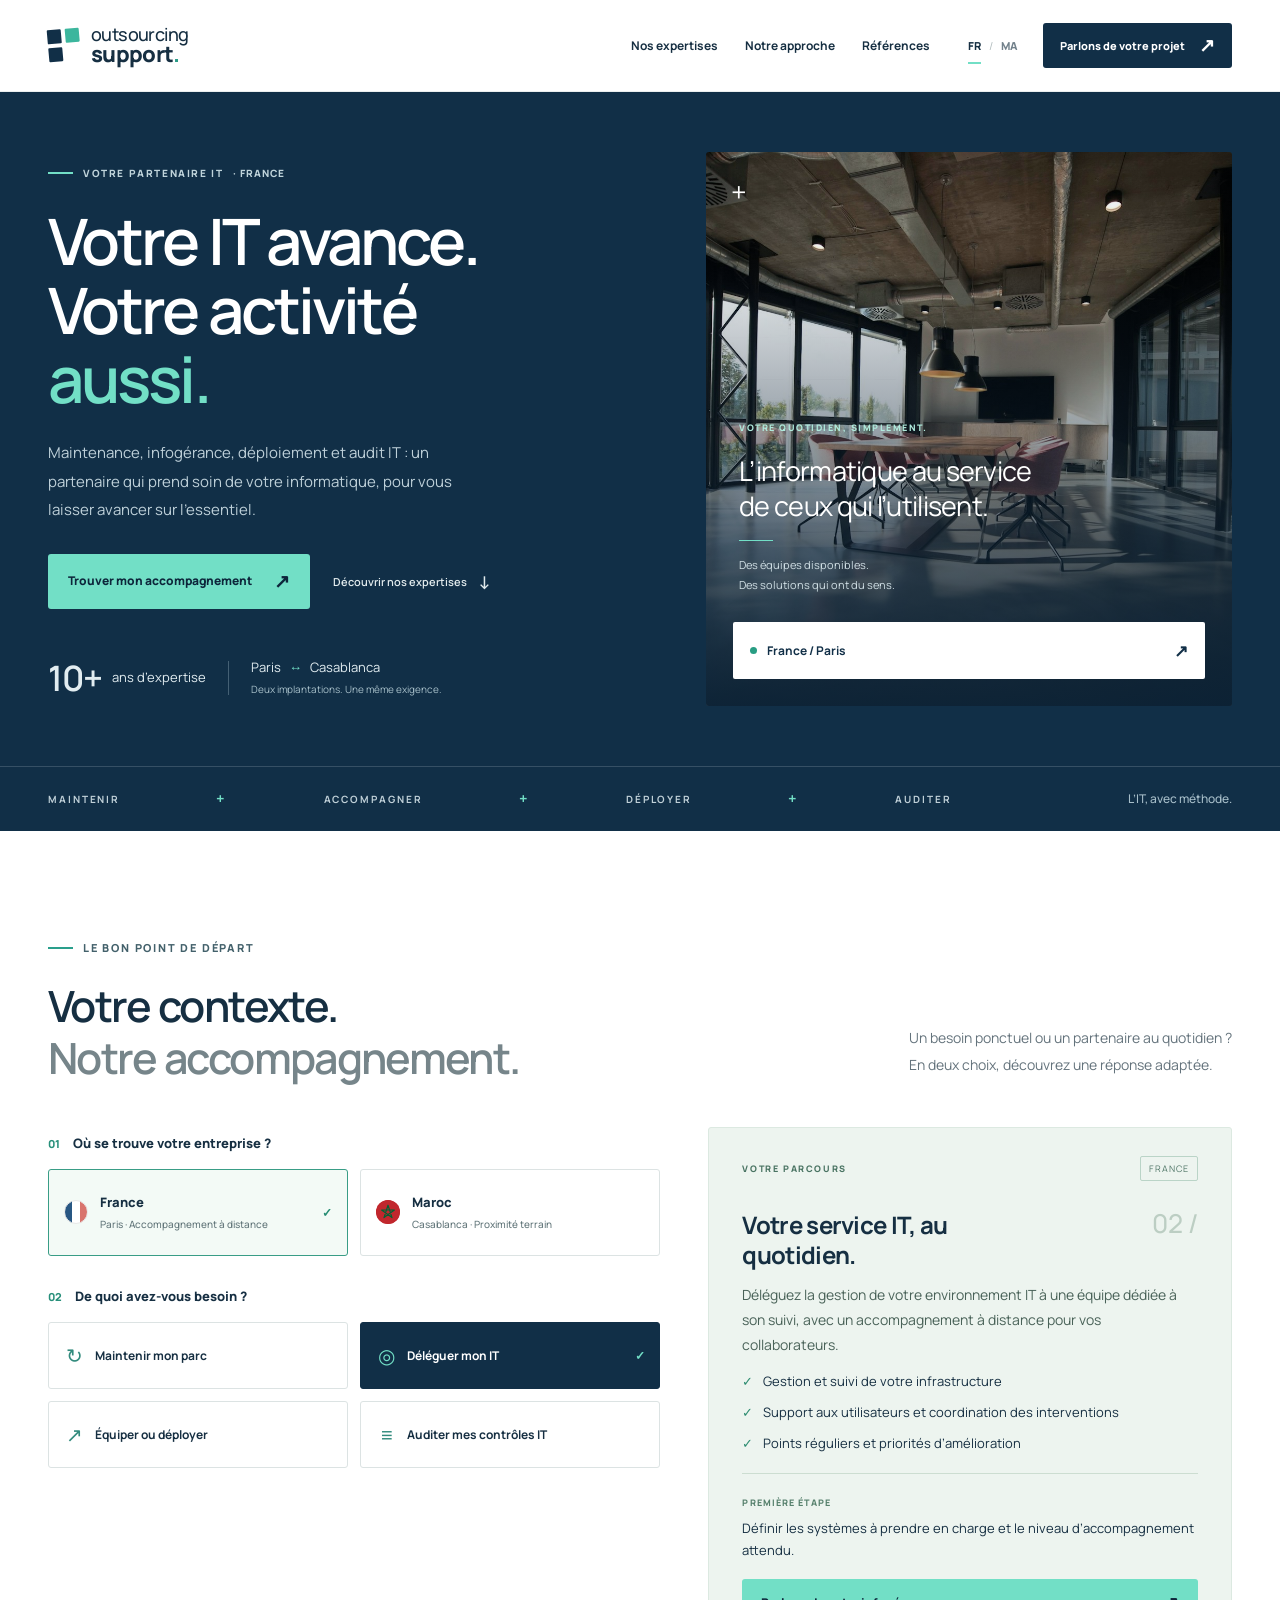
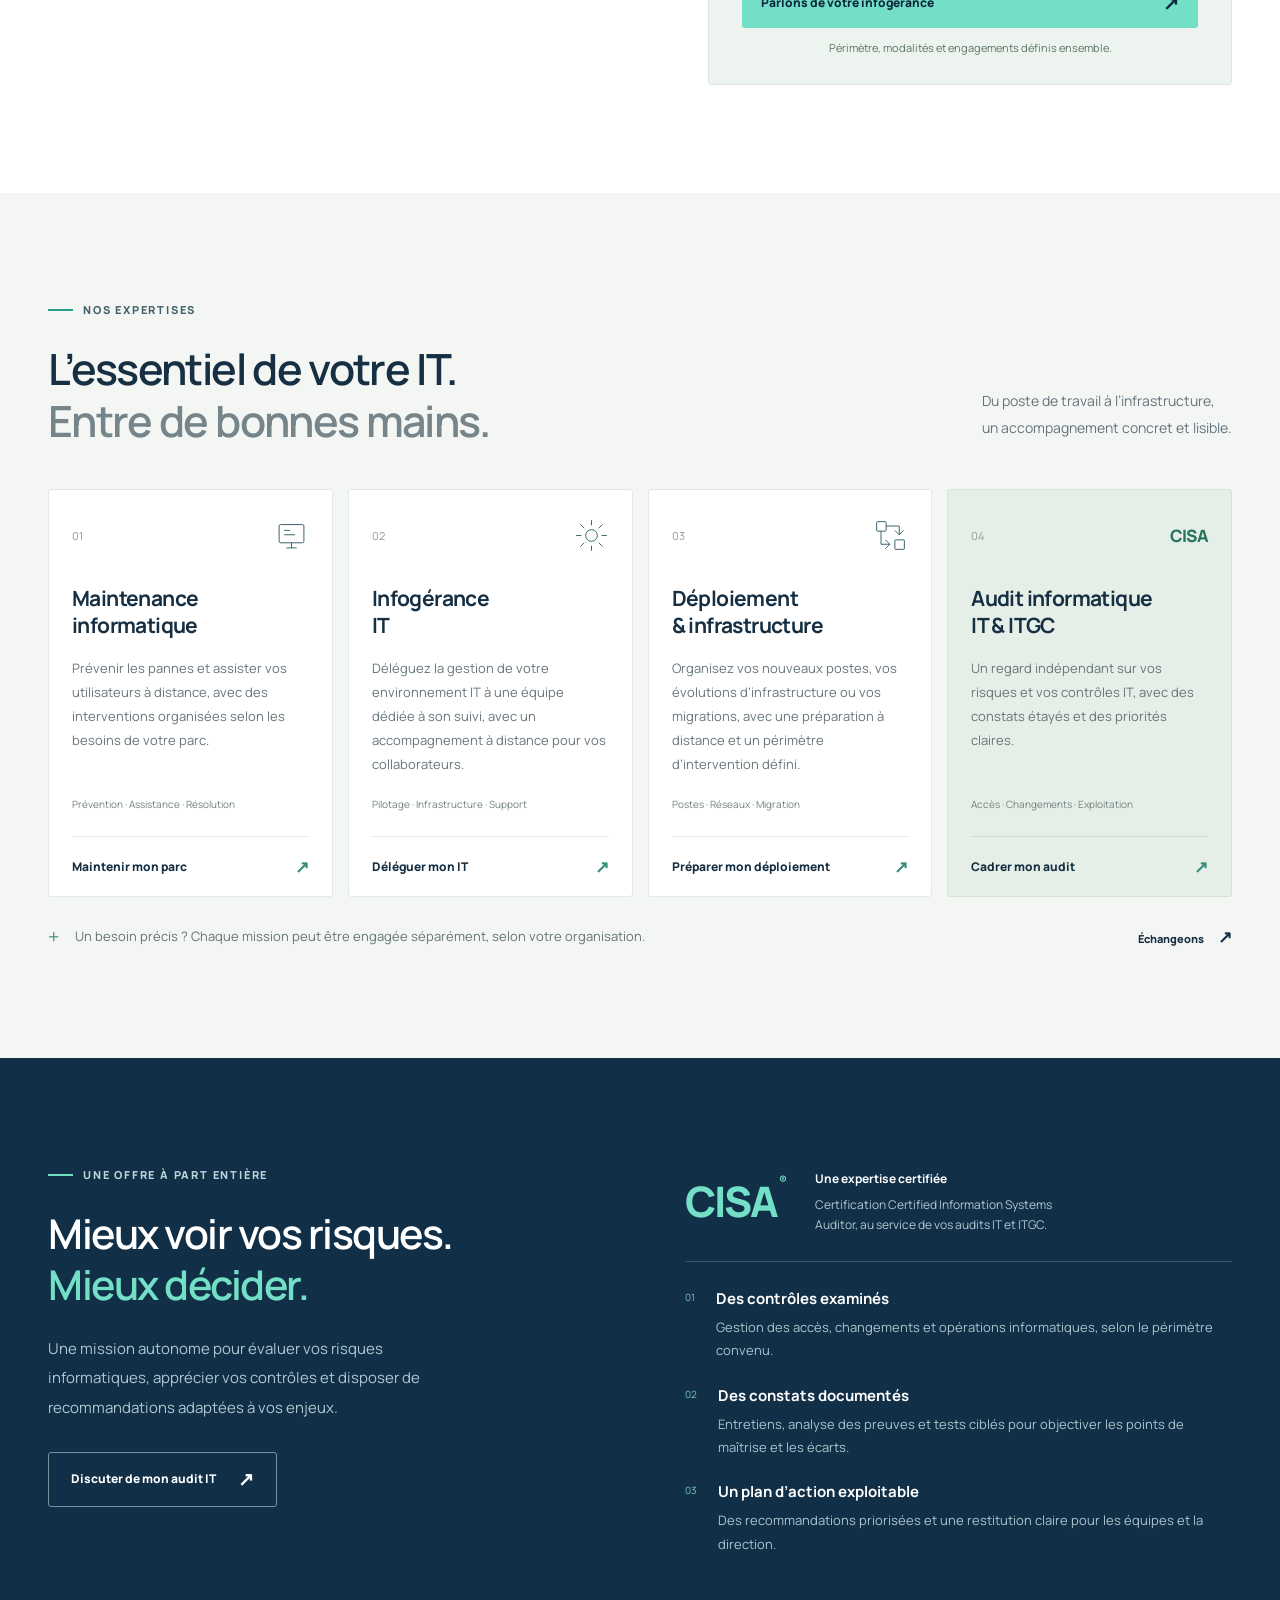
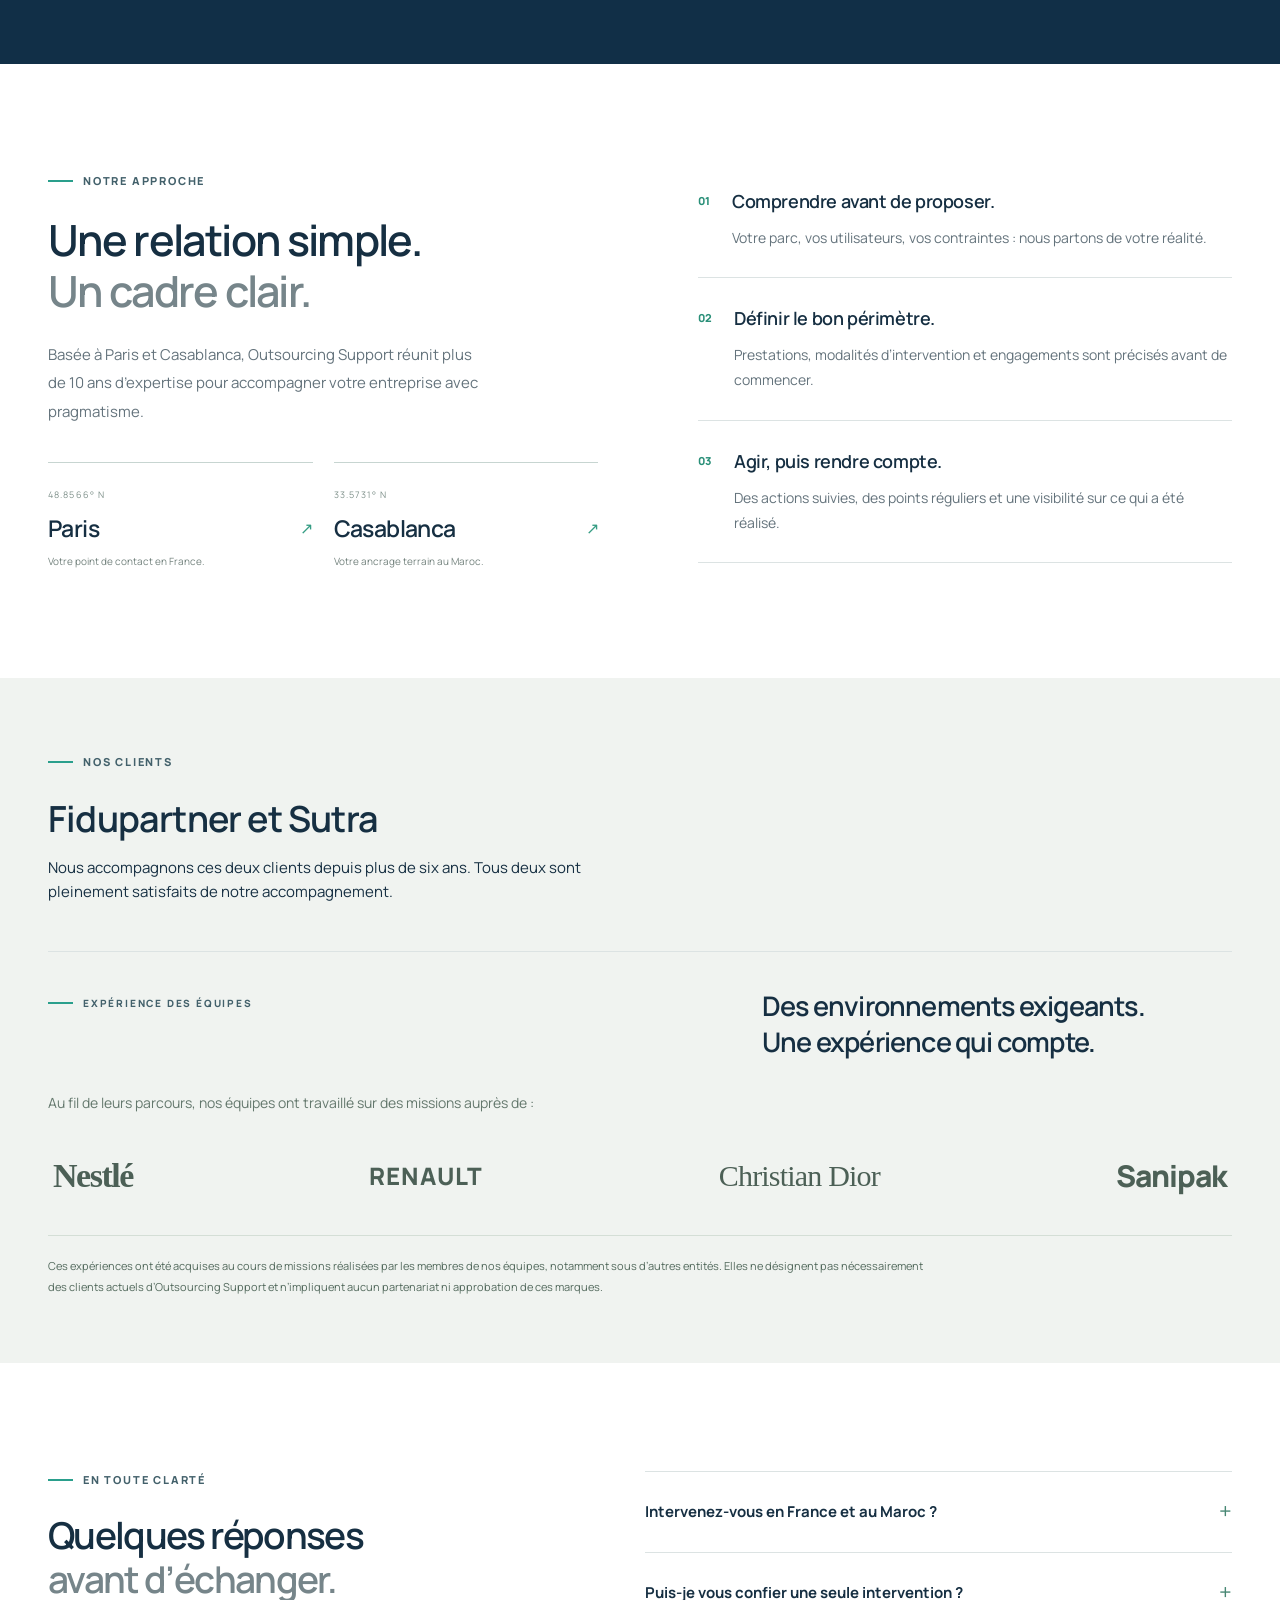
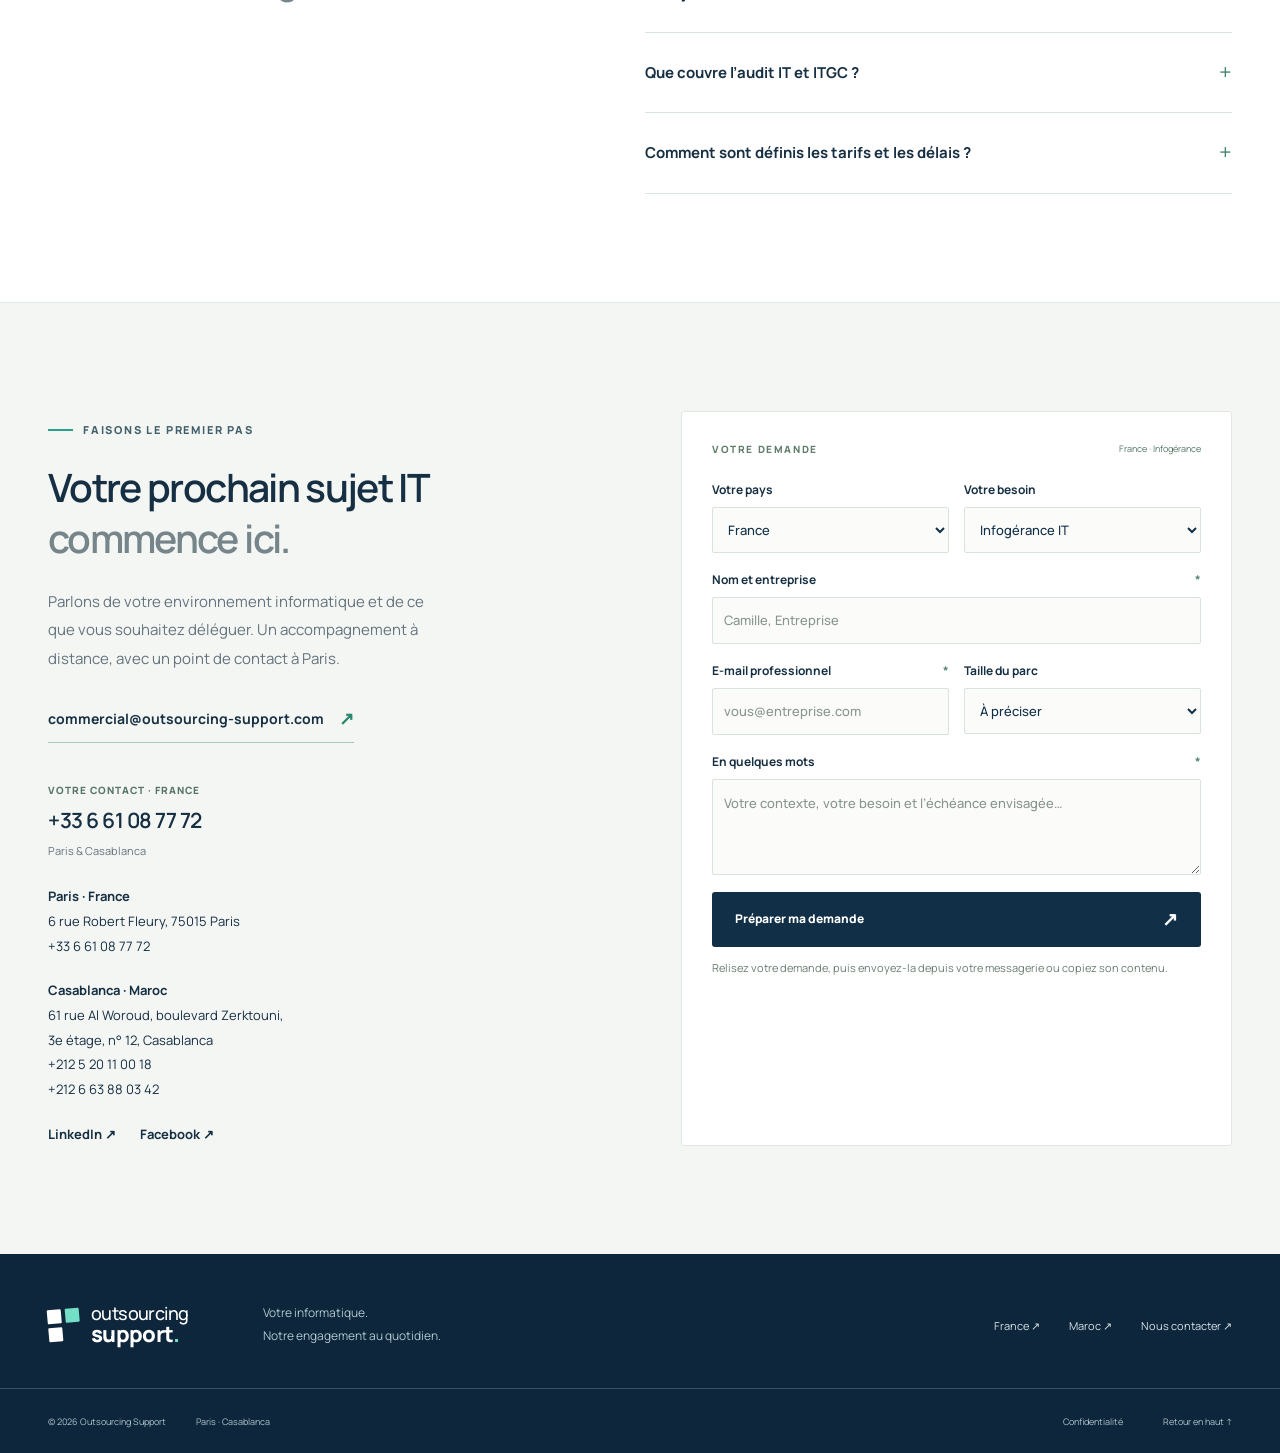
==== france/index.html @ 3f968869 "Site vitrine Outsourcing Support - version du 4 novembre 2026 Co-Authored-By: Claude Fable 5.1 <nore" ====
<!doctype html>
<html lang="fr">
<head>
  <meta charset="utf-8">
  <meta name="viewport" content="width=device-width, initial-scale=1">
  <meta name="theme-color" content="#112f47">
  <meta name="robots" content="noindex, nofollow">
  <title>Outsourcing Support France — Maintenance, infogérance & audit IT</title>
  <meta name="description" content="Maintenance, infogérance, déploiement IT et audit IT & ITGC. Plus de 10 ans d’expertise, une présence à Paris et Casablanca et un accompagnement adapté à vos besoins.">
  <link rel="icon" type="image/svg+xml" href="/assets/favicon.svg">
  <link rel="stylesheet" href="/assets/style.css">
  <script src="/assets/app.js" defer></script>
</head>
<body>
<a class="skip-link" href="#main">Aller au contenu</a>
<header class="header">
  <div class="container header-inner">
    <a class="brand" href="/" aria-label="Outsourcing Support, accueil"><span class="brand-mark" aria-hidden="true"><i></i><i></i><i></i></span><span>outsourcing<strong>support<span class="brand-dot">.</span></strong></span></a>
    <nav class="desktop-nav" aria-label="Navigation principale"><a href="#expertises">Nos expertises</a><a href="#approche">Notre approche</a><a href="#references">Références</a></nav>
    <div class="header-actions"><div class="country-switch" aria-label="Votre pays"><a href="/france/" data-country="fr">FR</a><span aria-hidden="true">/</span><a href="/maroc/" data-country="ma">MA</a></div><a class="button button-dark header-cta" href="#contact">Parlons de votre projet <span aria-hidden="true">↗</span></a><button class="menu-toggle" aria-label="Ouvrir le menu" aria-expanded="false" aria-controls="mobile-menu"><span></span><span></span></button></div>
  </div>
  <nav class="mobile-nav" id="mobile-menu" aria-label="Navigation mobile" hidden><a href="#expertises">Nos expertises</a><a href="#parcours">Trouver mon accompagnement</a><a href="#approche">Notre approche</a><a href="#references">Références</a><a href="#contact">Parlons de votre projet ↗</a></nav>
</header>
<main id="main">
  <section class="hero" aria-labelledby="hero-title">
    <div class="container hero-grid">
      <div class="hero-copy">
        <div class="eyebrow light"><span class="little-line"></span> VOTRE PARTENAIRE IT <span class="hero-location" data-text="countryUpper">· FRANCE</span></div>
        <h1 id="hero-title">Votre IT avance.<br>Votre activité<br><em>aussi.</em></h1>
        <p class="hero-description" data-text="heroDescription">Maintenance, infogérance, déploiement et audit IT : un partenaire qui prend soin de votre informatique, pour vous laisser avancer sur l’essentiel.</p>
        <div class="hero-buttons"><a class="button button-mint" href="#parcours">Trouver mon accompagnement <span aria-hidden="true">↗</span></a><a class="text-link light-link" href="#expertises">Découvrir nos expertises <span aria-hidden="true">↓</span></a></div>
        <div class="hero-proof"><span><strong>10+</strong> ans d’expertise</span><span class="proof-separator"></span><span>Paris <span class="mint">↔</span> Casablanca<br><small>Deux implantations. Une même exigence.</small></span></div>
      </div>
      <div class="hero-visual">
        <img src="/assets/office.jpg" alt="Espace de travail lumineux, ouvert sur l’extérieur" width="1600" height="1067" fetchpriority="high">
        <div class="visual-shade"></div><span class="visual-corner" aria-hidden="true">+</span>
        <div class="photo-note"><span class="small-label">VOTRE QUOTIDIEN, SIMPLEMENT.</span><p>L’informatique au service<br>de ceux qui l’utilisent.</p><span class="photo-note-line"></span><div>Des équipes disponibles.<br>Des solutions qui ont du sens.</div></div>
        <div class="location-card"><span class="location-dot"></span><span data-text="visualOffice">France / Paris</span><span class="location-card-arrow" aria-hidden="true">↗</span></div>
      </div>
    </div>
    <div class="hero-bottom"><div class="container"><span>MAINTENIR</span><span class="bottom-cross">+</span><span>ACCOMPAGNER</span><span class="bottom-cross">+</span><span>DÉPLOYER</span><span class="bottom-cross">+</span><span>AUDITER</span><span class="hero-bottom-last">L’IT, avec méthode.</span></div></div>
  </section>

  <section class="routing section" id="parcours" aria-labelledby="routing-title">
    <div class="container">
      <div class="section-intro routing-intro"><div><div class="eyebrow"><span class="little-line"></span> LE BON POINT DE DÉPART</div><h2 id="routing-title">Votre contexte.<br><span class="muted-title">Notre accompagnement.</span></h2></div><p>Un besoin ponctuel ou un partenaire au quotidien ?<br>En deux choix, découvrez une réponse adaptée.</p></div>
      <div class="route-builder">
        <div class="route-choices">
          <fieldset class="country-fieldset"><legend><span class="step-number">01</span> Où se trouve votre entreprise ?</legend><div class="country-options"><button type="button" data-country="fr" aria-pressed="true"><span class="country-symbol france-symbol" aria-hidden="true"></span><span>France<small>Paris · Accompagnement à distance</small></span><span class="option-check" aria-hidden="true">✓</span></button><button type="button" data-country="ma" aria-pressed="false"><span class="country-symbol morocco-symbol" aria-hidden="true"><svg viewBox="0 0 30 30" width="24" height="24" aria-hidden="true"><circle cx="15" cy="15" r="15" fill="#c1272d"/><path d="M15 6.5 20 22 7 12.5H23L10 22Z" fill="none" stroke="#006233" stroke-width="1.5" stroke-linejoin="round"/></svg></span><span>Maroc<small>Casablanca · Proximité terrain</small></span><span class="option-check" aria-hidden="true">✓</span></button></div></fieldset>
          <fieldset><legend><span class="step-number">02</span> De quoi avez-vous besoin ?</legend><div class="need-options"><button type="button" data-need="maintenance" aria-pressed="false"><span class="need-icon" aria-hidden="true">↻</span> Maintenir mon parc<span class="option-check" aria-hidden="true">✓</span></button><button type="button" data-need="infogerance" aria-pressed="true"><span class="need-icon" aria-hidden="true">◎</span> Déléguer mon IT<span class="option-check" aria-hidden="true">✓</span></button><button type="button" data-need="deploiement" aria-pressed="false"><span class="need-icon" aria-hidden="true">↗</span> Équiper ou déployer<span class="option-check" aria-hidden="true">✓</span></button><button type="button" data-need="audit" aria-pressed="false"><span class="need-icon" aria-hidden="true">≡</span> Auditer mes contrôles IT<span class="option-check" aria-hidden="true">✓</span></button></div></fieldset>
        </div>
        <div class="route-result" role="region" aria-label="Votre accompagnement recommandé" aria-live="polite" aria-atomic="true"><div class="result-top"><span class="small-label">VOTRE PARCOURS</span><span class="result-country" id="result-country">FRANCE</span></div><span class="result-index" aria-hidden="true">02 /</span><h3 id="result-title">Votre service IT, au quotidien.</h3><p id="result-description"></p><ul class="check-list" id="result-list"></ul><div class="result-next"><span>PREMIÈRE ÉTAPE</span><p id="result-next"></p></div><a class="button button-mint result-cta" href="#contact" id="result-cta">Parlons de votre infogérance <span aria-hidden="true">↗</span></a><p class="result-footnote" id="result-footnote">Un périmètre et des engagements définis ensemble.</p></div>
      </div>
    </div>
  </section>

  <section class="services section" id="expertises" aria-labelledby="services-title">
    <div class="container">
      <div class="section-intro"><div><div class="eyebrow"><span class="little-line"></span> NOS EXPERTISES</div><h2 id="services-title">L’essentiel de votre IT.<br><span class="muted-title">Entre de bonnes mains.</span></h2></div><p>Du poste de travail à l’infrastructure,<br>un accompagnement concret et lisible.</p></div>
      <div class="service-grid">
        <article class="service-card"><div class="service-top"><span class="service-no">01</span><svg viewBox="0 0 48 48" aria-hidden="true"><rect x="7" y="9" width="34" height="25" rx="2"/><path d="M17 41h14M24 34v7M14 17h8M14 23h15"/></svg></div><h3>Maintenance <br>informatique</h3><p data-service="maintenance">Des équipements suivis, des incidents traités et des utilisateurs accompagnés à distance.</p><div class="service-tags">Prévention · Assistance · Résolution</div><button class="service-link" data-select-need="maintenance">Maintenir mon parc <span aria-hidden="true">↗</span></button></article>
        <article class="service-card"><div class="service-top"><span class="service-no">02</span><svg viewBox="0 0 48 48" aria-hidden="true"><circle cx="24" cy="24" r="8"/><path d="M24 3v7M24 38v7M3 24h7M38 24h7M9 9l5 5M34 34l5 5M9 39l5-5M34 14l5-5"/></svg></div><h3>Infogérance <br>IT</h3><p data-service="infogerance">La gestion de votre environnement informatique, avec un suivi régulier et un interlocuteur identifié.</p><div class="service-tags">Pilotage · Infrastructure · Support</div><button class="service-link" data-select-need="infogerance">Déléguer mon IT <span aria-hidden="true">↗</span></button></article>
        <article class="service-card"><div class="service-top"><span class="service-no">03</span><svg viewBox="0 0 48 48" aria-hidden="true"><rect x="5" y="5" width="13" height="13" rx="1"/><rect x="30" y="30" width="13" height="13" rx="1"/><path d="M18 11h18v12M30 17l6 6 6-6M11 18v18h12M17 30l6 6-6 6"/></svg></div><h3>Déploiement <br>& infrastructure</h3><p data-service="deploiement">Préparer vos postes, faire évoluer votre réseau et organiser vos changements sans improvisation.</p><div class="service-tags">Postes · Réseaux · Migration</div><button class="service-link" data-select-need="deploiement">Préparer mon déploiement <span aria-hidden="true">↗</span></button></article>
        <article class="service-card audit-card"><div class="service-top"><span class="service-no">04</span><span class="cisa-mini">CISA</span></div><h3>Audit informatique <br>IT & ITGC</h3><p>Un regard indépendant sur vos risques et vos contrôles IT, avec des constats étayés et des priorités claires.</p><div class="service-tags">Accès · Changements · Exploitation</div><button class="service-link" data-select-need="audit">Cadrer mon audit <span aria-hidden="true">↗</span></button></article>
      </div>
      <div class="service-note"><span class="note-plus" aria-hidden="true">+</span><p>Un besoin précis ? Chaque mission peut être engagée séparément, selon votre organisation.</p><a href="#contact">Échangeons <span aria-hidden="true">↗</span></a></div>
    </div>
  </section>

  <section class="audit-section section" aria-labelledby="audit-title"><div class="container audit-grid"><div class="audit-left"><div class="eyebrow light"><span class="little-line"></span> UNE OFFRE À PART ENTIÈRE</div><h2 id="audit-title">Mieux voir vos risques.<br><em>Mieux décider.</em></h2><p>Une mission autonome pour évaluer vos risques informatiques, apprécier vos contrôles et disposer de recommandations adaptées à vos enjeux.</p><button class="button button-outline" data-select-need="audit">Discuter de mon audit IT <span aria-hidden="true">↗</span></button></div><div class="audit-right"><div class="cisa-block"><span class="cisa-large">CISA<span>®</span></span><div><strong>Une expertise certifiée</strong><p>Certification Certified Information Systems Auditor, au service de vos audits IT et ITGC.</p></div></div><div class="audit-row"><span>01</span><div><h3>Des contrôles examinés</h3><p>Gestion des accès, changements et opérations informatiques, selon le périmètre convenu.</p></div></div><div class="audit-row"><span>02</span><div><h3>Des constats documentés</h3><p>Entretiens, analyse des preuves et tests ciblés pour objectiver les points de maîtrise et les écarts.</p></div></div><div class="audit-row"><span>03</span><div><h3>Un plan d’action exploitable</h3><p>Des recommandations priorisées et une restitution claire pour les équipes et la direction.</p></div></div></div></div></section>

  <section class="approach section" id="approche" aria-labelledby="approach-title"><div class="container approach-grid"><div class="approach-left"><div class="eyebrow"><span class="little-line"></span> NOTRE APPROCHE</div><h2 id="approach-title">Une relation simple.<br><span class="muted-title">Un cadre clair.</span></h2><p>Basée à Paris et Casablanca, Outsourcing Support réunit plus de 10 ans d’expertise pour accompagner votre entreprise avec pragmatisme.</p><div class="two-cities"><div><span class="city-coordinate">48.8566° N</span><strong>Paris<span>↗</span></strong><p>Votre point de contact en France.</p></div><div><span class="city-coordinate">33.5731° N</span><strong>Casablanca<span>↗</span></strong><p>Votre ancrage terrain au Maroc.</p></div></div></div><ol class="approach-steps"><li><span>01</span><div><h3>Comprendre avant de proposer.</h3><p>Votre parc, vos utilisateurs, vos contraintes : nous partons de votre réalité.</p></div></li><li><span>02</span><div><h3>Définir le bon périmètre.</h3><p>Prestations, modalités d’intervention et engagements sont précisés avant de commencer.</p></div></li><li><span>03</span><div><h3>Agir, puis rendre compte.</h3><p>Des actions suivies, des points réguliers et une visibilité sur ce qui a été réalisé.</p></div></li></ol></div></section>

  <section class="references" id="references" aria-labelledby="references-title"><div class="container"><div class="direct-clients"><div class="eyebrow"><span class="little-line"></span> NOS CLIENTS</div><h2>Fidupartner et Sutra</h2><p>Nous accompagnons ces deux clients depuis plus de six ans. Tous deux sont pleinement satisfaits de notre accompagnement.</p></div><div class="references-heading"><div class="eyebrow"><span class="little-line"></span> EXPÉRIENCE DES ÉQUIPES</div><h2 id="references-title">Des environnements exigeants.<br>Une expérience qui compte.</h2></div><p class="references-description">Au fil de leurs parcours, nos équipes ont travaillé sur des missions auprès de :</p><div class="reference-names" aria-label="Nestlé, Renault, Christian Dior, Sanipak"><span class="reference-nestle">Nestlé</span><span class="reference-renault">RENAULT</span><span class="reference-dior">Christian Dior</span><span class="reference-sanipak">Sanipak</span></div><p class="reference-disclaimer">Ces expériences ont été acquises au cours de missions réalisées par les membres de nos équipes, notamment sous d’autres entités. Elles ne désignent pas nécessairement des clients actuels d’Outsourcing Support et n’impliquent aucun partenariat ni approbation de ces marques.</p></div></section>

  <section class="faq section" aria-labelledby="faq-title"><div class="container faq-grid"><div><div class="eyebrow"><span class="little-line"></span> EN TOUTE CLARTÉ</div><h2 id="faq-title">Quelques réponses<br><span class="muted-title">avant d’échanger.</span></h2></div><div class="faq-list"><details><summary>Intervenez-vous en France et au Maroc ?<span aria-hidden="true">+</span></summary><p>Oui. Nos implantations à Paris et Casablanca nous permettent d’accompagner les entreprises des deux pays. En France, l’accompagnement à distance est au cœur de notre fonctionnement. Au Maroc, les interventions à distance et sur site sont organisées selon votre localisation et le périmètre convenu.</p></details><details><summary>Puis-je vous confier une seule intervention ?<span aria-hidden="true">+</span></summary><p>Oui. Maintenance ponctuelle, déploiement ou audit informatique peuvent faire l’objet d’une mission dédiée. L’infogérance répond à un besoin d’accompagnement régulier. Nous précisons ensemble le format adapté.</p></details><details><summary>Que couvre l’audit IT et ITGC ?<span aria-hidden="true">+</span></summary><p>L’audit porte sur les risques et les contrôles informatiques du périmètre défini : gestion des accès, changements et exploitation notamment. Il comprend une collecte de preuves, des tests ciblés et une restitution avec recommandations. L’expertise CISA soutient cette démarche.</p></details><details><summary>Comment sont définis les tarifs et les délais ?<span aria-hidden="true">+</span></summary><p>Nous cadrons d’abord le nombre de postes ou de sites, les systèmes concernés, les modalités d’intervention et vos échéances. Vous recevez ensuite une proposition adaptée, avec un périmètre et des engagements explicites.</p></details></div></div></section>

  <section class="contact section" id="contact" aria-labelledby="contact-title"><div class="container contact-grid"><div class="contact-copy"><div class="eyebrow"><span class="little-line"></span> FAISONS LE PREMIER PAS</div><h2 id="contact-title">Votre prochain sujet IT<br><span class="muted-title">commence ici.</span></h2><p id="contact-context">Parlons de votre environnement informatique en France et de ce que vous souhaitez déléguer.</p><a class="contact-email" href="mailto:commercial@outsourcing-support.com">commercial@outsourcing-support.com <span aria-hidden="true">↗</span></a><div class="contact-local"><span class="contact-office" data-text="contactOffice">Votre contact · France</span><a id="contact-phone" href="tel:+33661087772">+33 6 61 08 77 72</a><span>Paris & Casablanca</span></div><div class="office-details"><p><strong>Paris · France</strong><br>6 rue Robert Fleury, 75015 Paris<br><a href="tel:+33661087772">+33 6 61 08 77 72</a></p><p><strong>Casablanca · Maroc</strong><br>61 rue Al Woroud, boulevard Zerktouni,<br>3e étage, n° 12, Casablanca<br><a href="tel:+212520110018">+212 5 20 11 00 18</a><br><a href="tel:+212663880342">+212 6 63 88 03 42</a></p><nav aria-label="Réseaux sociaux" class="social-links"><a href="https://ma.linkedin.com/company/outsourcingsupport" target="_blank" rel="noopener noreferrer">LinkedIn ↗</a><a href="https://www.facebook.com/outsourcing.itsupport/" target="_blank" rel="noopener noreferrer">Facebook ↗</a></nav></div></div><form id="contact-form" class="contact-form"><div class="form-heading"><span class="small-label">VOTRE DEMANDE</span><span id="form-context-badge">France · Infogérance</span></div><div class="form-row"><label>Votre pays<select name="country" id="form-country"><option value="fr">France</option><option value="ma">Maroc</option></select></label><label>Votre besoin<select name="need" id="form-need"><option value="maintenance">Maintenance informatique</option><option value="infogerance" selected>Infogérance IT</option><option value="deploiement">Déploiement IT</option><option value="audit">Audit IT & ITGC</option></select></label></div><label>Nom et entreprise <span aria-hidden="true">*</span><input name="name" autocomplete="organization" placeholder="Camille, Entreprise" required maxlength="140"></label><div class="form-row"><label>E-mail professionnel <span aria-hidden="true">*</span><input name="email" type="email" autocomplete="email" placeholder="vous@entreprise.com" required maxlength="180"></label><label>Taille du parc<select name="size"><option value="À préciser">À préciser</option><option>1 à 10 postes</option><option>11 à 50 postes</option><option>51 à 200 postes</option><option>Plus de 200 postes</option></select></label></div><label>En quelques mots <span aria-hidden="true">*</span><textarea name="message" placeholder="Votre contexte, votre besoin et l’échéance envisagée…" required rows="3" maxlength="3000"></textarea></label><button class="button button-dark form-submit" type="submit">Préparer ma demande <span aria-hidden="true">↗</span></button><p class="form-note">Relisez votre demande, puis envoyez-la depuis votre messagerie ou copiez son contenu.</p><div class="form-status" id="form-status" role="status" hidden><p>Votre demande est prête. Relisez-la ci-dessous, puis adressez-la à <strong>commercial@outsourcing-support.com</strong>.</p><a class="email-open" id="open-email" href="mailto:commercial@outsourcing-support.com" target="_blank" rel="noopener">Ouvrir ma messagerie ↗</a><button class="copy-button" id="copy-request" type="button">Copier ma demande</button><textarea id="request-fallback" aria-label="Votre demande à copier" readonly hidden></textarea></div></form></div></section>
</main>
<footer class="footer"><div class="container footer-top"><a class="brand footer-brand" href="/" aria-label="Outsourcing Support, accueil"><span class="brand-mark" aria-hidden="true"><i></i><i></i><i></i></span><span>outsourcing<strong>support<span class="brand-dot">.</span></strong></span></a><p>Votre informatique.<br>Notre engagement au quotidien.</p><div class="footer-links"><a data-country="fr" href="/france/">France ↗</a><a data-country="ma" href="/maroc/">Maroc ↗</a><a href="#contact">Nous contacter ↗</a></div></div><div class="container footer-bottom"><span>© 2026 Outsourcing Support</span><span>Paris · Casablanca</span><button id="privacy-open">Confidentialité</button><a href="#main">Retour en haut ↑</a></div></footer>
<dialog id="privacy-dialog"><button class="dialog-close" aria-label="Fermer">×</button><div class="eyebrow">CONFIDENTIALITÉ</div><h2>Vos informations<br>restent entre vos mains.</h2><p>Ce site ne dépose pas de cookies publicitaires et n’intègre pas de mesure d’audience. Les choix de pays et de service restent dans l’URL ; les champs de la demande ne sont pas enregistrés par ce formulaire.</p><p>Le bouton « Préparer ma demande » compose votre message localement. Le lien « Ouvrir ma messagerie » le transmet à votre application de messagerie. Les informations sont envoyées à Outsourcing Support uniquement si vous confirmez l’envoi depuis cette application.</p><p>Pour toute question concernant vos données : <a href="mailto:commercial@outsourcing-support.com">commercial@outsourcing-support.com</a>.</p></dialog>
</body>
</html>
---- assets/style.css ----
@font-face{font-family:Manrope;src:url('/assets/manrope-regular.ttf') format('truetype');font-style:normal;font-weight:400;font-display:swap}
@font-face{font-family:Manrope;src:url('/assets/manrope-medium.ttf') format('truetype');font-style:normal;font-weight:500;font-display:swap}
@font-face{font-family:Manrope;src:url('/assets/manrope-semibold.ttf') format('truetype');font-style:normal;font-weight:600;font-display:swap}
@font-face{font-family:Manrope;src:url('/assets/manrope-bold.ttf') format('truetype');font-style:normal;font-weight:700;font-display:swap}
@font-face{font-family:Manrope;src:url('/assets/manrope-extrabold.ttf') format('truetype');font-style:normal;font-weight:800;font-display:swap}
:root{--navy:#112f47;--navy-deep:#0d263b;--mint:#72dfc6;--mint-soft:#e6f6ef;--ink:#162f42;--muted:#64737c;--line:#dce3e3;--paper:#f4f6f4;--white:#fff;--font:Manrope,Arial,sans-serif}
*{box-sizing:border-box}html{scroll-behavior:smooth;scroll-padding-top:98px}body{margin:0;font-family:var(--font);color:var(--ink);background:#fff;-webkit-font-smoothing:antialiased}button,input,textarea,select{font:inherit}button,a,input,select,textarea{-webkit-tap-highlight-color:transparent}a{color:inherit;text-decoration:none}button{cursor:pointer}button:disabled{cursor:default}img{display:block;max-width:100%}button{color:inherit}button,a{touch-action:manipulation}button:focus-visible,a:focus-visible,input:focus-visible,textarea:focus-visible,select:focus-visible,summary:focus-visible{outline:3px solid #249e87;outline-offset:4px}::selection{background:var(--mint);color:var(--navy)}[hidden]{display:none!important}.container{max-width:1320px;margin:auto;padding-left:48px;padding-right:48px}.section{padding-top:108px;padding-bottom:108px}.skip-link{position:fixed;left:20px;top:-80px;z-index:100;background:var(--mint);padding:14px}.skip-link:focus{top:12px}.eyebrow{display:flex;align-items:center;gap:10px;font-size:11px;letter-spacing:1.8px;font-weight:800;margin-bottom:24px;color:#43616b;line-height:1.6}.little-line{display:inline-block;width:25px;height:2px;background:#2a9f8c;flex-shrink:0}.eyebrow.light{color:#c0d4db}.light .little-line{background:var(--mint)}.small-label{font-size:11px;letter-spacing:1.6px;font-weight:800}h1,h2,h3,p{margin-top:0}h2{font-size:43px;line-height:1.2;letter-spacing:-1.65px;font-weight:600;margin-bottom:0}h3{font-weight:650}.muted-title{color:#76858a}em{font-style:normal}.button{display:inline-flex;align-items:center;justify-content:space-between;gap:22px;border:1px solid transparent;border-radius:3px;padding:17px 22px;min-height:54px;font-size:13px;font-weight:750;line-height:1.4;transition:background .2s,transform .2s}.button>span{font-size:19px;line-height:1}.button:hover{transform:translateY(-2px)}.button-dark{background:var(--navy);color:#fff}.button-dark:hover{background:#23485f}.button-mint{background:var(--mint);color:var(--navy-deep)}.button-mint:hover{background:#a0ead8}.button-outline{background:transparent;color:#fff;border-color:#78929d}.button-outline:hover{background:#ffffff12;border-color:var(--mint)}.text-link{font-size:13px;font-weight:600;display:inline-flex;align-items:center;gap:15px}.text-link span{font-size:18px}.light-link{color:#e2ebed}.text-link:hover{color:var(--mint)}
.header{height:92px;background:#fff;position:sticky;top:0;z-index:30;border-bottom:1px solid #ebeeee}.header-inner{height:100%;display:flex;align-items:center;justify-content:space-between;gap:24px}.brand{display:inline-flex;align-items:center;gap:11px;font-size:18px;line-height:1.05;letter-spacing:-.6px;font-weight:500;flex-shrink:0}.brand strong{display:block;font-size:22px;font-weight:800;letter-spacing:-.7px}.brand-dot{color:#299b87}.brand-mark{position:relative;width:32px;height:32px;transform:rotate(-5deg);display:block}.brand-mark i{position:absolute;display:block;width:14px;height:14px;background:var(--navy);border-radius:1px}.brand-mark i:nth-child(1){top:0;left:0}.brand-mark i:nth-child(2){top:0;right:0;background:#3cb69d}.brand-mark i:nth-child(3){bottom:0;left:0}.desktop-nav{display:flex;align-items:center;gap:27px;margin-left:auto;margin-right:14px;font-size:12px;font-weight:700}.desktop-nav a{white-space:nowrap}.desktop-nav a:hover{color:#258c77}.header-actions{display:flex;align-items:center;gap:25px}.country-switch{display:flex;gap:8px;font-size:11px;font-weight:800;align-items:center}.country-switch a{padding:9px 0;color:#72818b}.country-switch a[aria-current="page"]{color:var(--ink);box-shadow:0 2px var(--mint)}.country-switch>span{color:#b1bcbe;font-weight:400}.header-cta{font-size:11px;padding:12px 16px;min-height:43px;gap:14px}.menu-toggle{display:none;border:0;background:transparent;width:44px;height:44px;padding:10px}.menu-toggle span{display:block;height:2px;width:22px;background:var(--navy);margin:5px 0}.mobile-nav{position:absolute;top:91px;left:0;right:0;padding:18px 24px 28px;background:#fff;box-shadow:0 12px 18px #102c4710}.mobile-nav a{display:block;font-size:16px;padding:13px 0;border-bottom:1px solid var(--line)}
.hero{background:var(--navy);color:#fff;overflow:hidden}.hero-grid{display:grid;grid-template-columns:1.13fr 1fr;gap:64px;padding-top:60px;padding-bottom:60px;align-items:stretch}.hero-copy{padding:13px 0 0}.hero .eyebrow{font-size:10px;letter-spacing:1.6px;margin-bottom:25px}.hero-location{letter-spacing:1px}.hero h1{font-size:64px;line-height:1.08;font-weight:600;letter-spacing:-2.9px;margin-bottom:26px}.hero h1 em{color:var(--mint)}.hero-description{font-size:14px;line-height:1.9;color:#bed0d9;max-width:440px;margin-bottom:29px}.hero-buttons{display:flex;align-items:center;gap:23px;flex-wrap:wrap}.hero-buttons .button{font-size:12px;padding:17px 19px}.hero-buttons .text-link{font-size:11px;gap:11px}.hero-proof{margin-top:41px;display:flex;gap:22px;align-items:center;font-size:13px;line-height:1.6;color:#e2edf1}.hero-proof>span:first-child{display:flex;gap:10px;align-items:center}.hero-proof strong{font-size:35px;font-weight:600;letter-spacing:-1px}.proof-separator{width:1px;height:34px;background:#446074}.hero-proof small{font-size:10px;color:#a6bec8}.hero-proof .mint{color:var(--mint);margin:0 5px}.hero-visual{position:relative;min-height:523px;overflow:hidden;border-radius:3px}.hero-visual>img{width:100%;height:100%;position:absolute;object-fit:cover;object-position:51% 50%}.visual-shade{position:absolute;inset:0;background:linear-gradient(180deg,#0d243510 18%,#0a2135b3 75%,#0a2135ed 100%)}.visual-corner{position:absolute;top:21px;left:25px;font-size:27px;font-weight:300;color:#fff}.photo-note{position:absolute;bottom:111px;left:33px;right:25px}.photo-note .small-label{font-size:9px;letter-spacing:1.5px;color:#b0ebdd}.photo-note>p{font-size:27px;line-height:1.3;letter-spacing:-.7px;margin:17px 0}.photo-note>div{font-size:11px;color:#d0dfe5;line-height:1.8}.photo-note-line{height:1px;width:34px;background:#72dfc6;display:block;margin-bottom:14px}.location-card{position:absolute;bottom:27px;left:27px;right:27px;display:flex;align-items:center;gap:10px;padding:17px 17px;background:#fff;color:var(--navy);font-size:12px;font-weight:700;border-radius:2px}.location-dot{width:7px;height:7px;border-radius:50%;background:#289d83}.location-card-arrow{margin-left:auto;font-size:17px}.hero-bottom{border-top:1px solid #365065}.hero-bottom>.container{display:flex;align-items:center;justify-content:space-between;gap:25px;min-height:64px;font-size:10px;font-weight:650;letter-spacing:1.9px;color:#c0d0d8}.bottom-cross{color:var(--mint);font-size:15px}.hero-bottom-last{font-size:12px!important;letter-spacing:0!important;color:#a7bec9;margin-left:80px;font-weight:500!important}
.section-intro{display:flex;justify-content:space-between;align-items:flex-end;gap:40px;margin-bottom:43px}.section-intro>p{font-size:13px;line-height:1.9;color:var(--muted);margin-bottom:5px}.routing{background:#fff}.route-builder{display:grid;grid-template-columns:1.17fr 1fr;gap:48px;align-items:stretch}.route-choices{padding:7px 0 8px}fieldset{border:0;padding:0;margin:0}fieldset+fieldset{margin-top:31px}legend{padding:0;margin-bottom:17px;font-size:13px;font-weight:750}.step-number{font-size:11px;color:#278f7a;margin-right:10px}.country-options{display:grid;grid-template-columns:1fr 1fr;gap:12px}.country-options button{display:flex;align-items:center;gap:12px;text-align:left;background:#fff;border:1px solid var(--line);padding:19px 15px;border-radius:3px;font-size:13px;font-weight:750;min-height:87px}.country-options button:hover,.need-options button:hover{border-color:#63bca6}.country-options button[aria-pressed="true"]{border-color:#399d86;background:#f3faf6}.country-options small{display:block;font-size:9px;line-height:1.5;font-weight:500;margin-top:6px;color:#63777b}.country-symbol{display:inline-flex;align-items:center;justify-content:center;width:24px;height:24px;flex-shrink:0;overflow:hidden}.france-symbol{background:linear-gradient(to right,#285783 33.33%,#fff 33.33%,#fff 66.66%,#d9746d 66.66%);border-radius:50%;border:1px solid #e8e8e8}.morocco-symbol{border-radius:50%;background:#b94d4b;color:#fff;font-size:20px}.option-check{font-size:12px;color:#258c73;margin-left:auto;visibility:hidden;flex-shrink:0}button[aria-pressed="true"] .option-check{visibility:visible}.need-options{display:grid;grid-template-columns:1fr 1fr;gap:12px}.need-options button{display:flex;align-items:center;gap:9px;padding:19px 14px;border:1px solid var(--line);text-align:left;font-size:11px;font-weight:650;background:#fff;border-radius:3px;min-height:65px}.need-options button[aria-pressed="true"]{background:var(--navy);color:#fff;border-color:var(--navy)}.need-options button[aria-pressed="true"] .option-check{color:var(--mint)}.need-icon{font-size:20px;color:#328b7d;font-weight:500;width:23px;text-align:center;flex-shrink:0}.need-options button[aria-pressed="true"] .need-icon{color:var(--mint)}.route-result{padding:28px 33px;background:#edf4ef;border:1px solid #dce9e1;border-radius:3px;position:relative;min-height:414px;display:flex;flex-direction:column}.result-top{display:flex;justify-content:space-between;align-items:center;margin-bottom:29px}.result-top>.small-label{font-size:9px;color:#497362}.result-country{font-size:9px;letter-spacing:1px;color:#527869;border:1px solid #bad4c7;padding:5px 8px;border-radius:2px}.result-index{position:absolute;right:33px;top:77px;font-size:26px;color:#bccec3;font-weight:500}.route-result h3{font-size:24px;letter-spacing:-.7px;line-height:1.25;margin-bottom:12px;padding-right:35px;max-width:340px}.route-result>p{font-size:12px;line-height:1.8;color:#496258;margin-bottom:14px}.check-list{list-style:none;padding:0;margin:0 0 19px;display:grid;gap:10px;font-size:11px;line-height:1.6}.check-list li{position:relative;padding-left:21px}.check-list li:before{content:'✓';position:absolute;left:0;color:#2c8c70;font-size:13px}.result-next{border-top:1px solid #ccddd1;padding-top:15px;margin-top:auto;margin-bottom:18px}.result-next>span{font-size:9px;font-weight:750;letter-spacing:1.1px;color:#57816d}.result-next>p{font-size:11px;line-height:1.7;margin:6px 0 0}.result-cta{width:100%;font-size:12px;min-height:48px;padding:14px 18px}.route-result .result-footnote{font-size:9px;text-align:center;margin:11px 0 0;color:#5a7267;line-height:1.6}
.services{background:var(--paper)}.service-grid{display:grid;grid-template-columns:repeat(4,1fr);gap:15px}.service-card{background:white;padding:26px 23px 0;display:flex;flex-direction:column;min-height:357px;border:1px solid #e3e9e5;border-radius:3px;transition:transform .2s,border-color .2s}.service-card:hover{transform:translateY(-4px);border-color:#9ac8b8}.service-top{display:flex;justify-content:space-between;align-items:center;margin-bottom:30px;min-height:39px}.service-no{font-size:11px;color:#8e9a9d}.service-top svg{width:35px;height:35px;stroke:#315f63;stroke-width:1.3;fill:none}.service-card h3{font-size:21px;letter-spacing:-.6px;line-height:1.3;margin-bottom:16px}.service-card>p{font-size:11px;line-height:1.85;color:#66757b;margin-bottom:19px}.service-tags{font-size:9px;color:#72827f;line-height:1.8;margin-top:auto;margin-bottom:23px}.service-link{display:flex;align-items:center;justify-content:space-between;gap:10px;font-size:10px;font-weight:750;border:0;border-top:1px solid #e5ebe6;background:transparent;width:100%;padding:18px 0;text-align:left}.service-link>span{font-size:17px;color:#368d79}.service-link:hover{color:#23856e}.audit-card{background:#e5efe8;border-color:#d4e4d8}.cisa-mini{font-size:17px;font-weight:800;letter-spacing:-.7px;color:#27745f}.audit-card .service-link{border-color:#cbded0}.service-note{display:flex;align-items:center;gap:15px;font-size:11px;padding-top:26px}.service-note>p{margin:0;color:#64776f;line-height:1.7}.service-note>a{margin-left:auto;white-space:nowrap;font-size:11px;font-weight:800}.service-note>a span{margin-left:12px;font-size:17px}.note-plus{font-size:20px;color:#46957f}
.audit-section{background:var(--navy);color:#fff}.audit-grid{display:grid;grid-template-columns:1fr 1fr;gap:90px}.audit-left h2{font-size:41px;line-height:1.25;letter-spacing:-1.5px;margin-bottom:24px}.audit-left h2 em{color:var(--mint)}.audit-left>p{font-size:13px;line-height:1.95;color:#b1c7d2;max-width:430px;margin-bottom:30px}.audit-left .button{font-size:12px}.cisa-block{display:flex;align-items:center;gap:28px;padding-bottom:25px;border-bottom:1px solid #3c5669;margin-bottom:4px}.cisa-large{font-size:42px;color:var(--mint);font-weight:750;letter-spacing:-2px;white-space:nowrap}.cisa-large>span{font-size:12px;vertical-align:top;letter-spacing:0;margin-left:2px}.cisa-block strong{font-size:12px;font-weight:700}.cisa-block p{font-size:10px;line-height:1.7;color:#b3c7d1;margin:7px 0 0;max-width:240px}.audit-row{display:flex;gap:21px;padding-top:22px}.audit-row>span{font-size:10px;color:#77c9b5;margin-top:2px}.audit-row h3{font-size:13px;margin-bottom:7px;font-weight:700}.audit-row p{font-size:11px;line-height:1.8;color:#adc4ce;margin-bottom:0}
.approach-grid{display:grid;grid-template-columns:1.03fr 1fr;gap:100px}.approach-left>p{font-size:13px;color:var(--muted);line-height:1.9;max-width:430px;margin-top:24px;margin-bottom:36px}.two-cities{display:grid;grid-template-columns:1fr 1fr;gap:21px}.two-cities>div{border-top:1px solid #c7d5d1;padding-top:18px}.city-coordinate{font-size:9px;letter-spacing:1.1px;color:#7e908a}.two-cities strong{display:flex;align-items:center;justify-content:space-between;font-size:23px;font-weight:550;letter-spacing:-.6px;margin-top:9px}.two-cities strong>span{font-size:16px;color:#369d84}.two-cities p{font-size:10px;color:#75847f;line-height:1.7;margin:9px 0 0}.approach-steps{list-style:none;padding:0;margin:16px 0 0}.approach-steps>li{display:flex;gap:22px;padding:27px 0;border-bottom:1px solid var(--line)}.approach-steps>li:first-child{padding-top:0}.approach-steps>li>span{font-size:11px;font-weight:750;color:#298f78;margin-top:5px}.approach-steps h3{font-size:18px;line-height:1.5;letter-spacing:-.4px;margin-bottom:10px;font-weight:600}.approach-steps p{font-size:12px;line-height:1.8;color:var(--muted);margin-bottom:0}
.references{background:#f0f3f0;padding:75px 0 65px}.references-heading{display:flex;justify-content:space-between;align-items:start;gap:30px}.references-heading .eyebrow{margin-top:7px;font-size:10px}.references h2{font-size:27px;letter-spacing:-.8px;line-height:1.35;max-width:470px;width:50%}.references-description{font-size:12px;color:#64786d;margin:33px 0 0}.reference-names{display:flex;align-items:center;justify-content:space-between;gap:30px;padding:43px 5px 39px;border-bottom:1px solid #d4ded6;color:#4c6056}.reference-nestle{font-family:Georgia,serif;font-size:34px;font-weight:bold;letter-spacing:-1.5px}.reference-renault{font-size:24px;font-weight:800;letter-spacing:1px}.reference-dior{font-family:Georgia,serif;font-size:30px;letter-spacing:-.8px}.reference-sanipak{font-size:30px;font-weight:750;letter-spacing:-1px}.reference-disclaimer{font-size:9px;color:#52695c;line-height:1.9;max-width:880px;margin:20px 0 0}
.faq-grid{display:grid;grid-template-columns:.95fr 1.1fr;gap:90px}.faq h2{font-size:37px}.faq-list{border-top:1px solid var(--line)}details{border-bottom:1px solid var(--line)}summary{font-size:13px;font-weight:700;line-height:1.7;list-style:none;cursor:pointer;display:flex;align-items:center;justify-content:space-between;gap:25px;padding:21px 0}summary::-webkit-details-marker{display:none}summary>span{font-size:22px;font-weight:400;color:#478773;transition:transform .2s}details[open] summary>span{transform:rotate(45deg)}details p{font-size:12px;line-height:1.85;color:var(--muted);margin:0 24px 23px 0}
.contact{background:var(--paper);border-top:1px solid #e3e9e3}.contact-grid{display:grid;grid-template-columns:1fr 1fr;gap:82px}.contact-copy{padding-top:10px}.contact h2{font-size:39px;line-height:1.3}.contact-copy>p{font-size:13px;line-height:1.9;color:var(--muted);max-width:400px;margin-top:24px;margin-bottom:33px}.contact-email{font-size:14px;font-weight:700;display:inline-flex;gap:15px;align-items:center;border-bottom:1px solid #a9c8ba;padding-bottom:12px}.contact-email>span{font-size:18px;color:#29896f}.contact-local{display:flex;flex-direction:column;align-items:flex-start;margin-top:40px;gap:9px}.contact-office{font-size:10px;font-weight:800;text-transform:uppercase;letter-spacing:1px;color:#567566}.contact-local>a{font-size:21px;letter-spacing:-.5px;font-weight:600}.contact-local>span:last-child{font-size:11px;color:var(--muted)}.contact-form{padding:30px;background:white;border:1px solid #e1e8e3;border-radius:3px}.form-heading{display:flex;justify-content:space-between;gap:20px;align-items:center;margin-bottom:24px}.form-heading .small-label{font-size:10px;color:#617d6c}.form-heading>span:last-child{font-size:9px;color:#527564;text-align:right}.contact-form label{display:flex;flex-direction:column;font-size:10px;font-weight:700;line-height:1.6;gap:8px;margin-bottom:17px;position:relative}.contact-form label>span{position:absolute;right:0;top:0;color:#548870}.form-row{display:grid;grid-template-columns:1fr 1fr;gap:15px}.contact-form input,.contact-form select,.contact-form textarea{width:100%;min-width:0;border:1px solid #d9e2dc;border-radius:2px;background:#fbfcfa;padding:12px 11px;font-size:11px;font-weight:500;color:var(--navy);min-height:42px}.contact-form textarea{resize:vertical;line-height:1.8}.contact-form input::placeholder,.contact-form textarea::placeholder{color:#87958d;font-size:11px}.contact-form select{padding-right:24px}.form-submit{width:100%;font-size:12px}.form-note{font-size:9px;line-height:1.8;color:#697e70;margin:11px 0 0}.form-status{padding:15px;background:#eaf5ed;margin-top:17px;border-radius:2px}.form-status p{font-size:11px;line-height:1.9;margin-bottom:12px;overflow-wrap:anywhere}.copy-button{border:0;border-bottom:1px solid #4e8e6d;background:transparent;font-size:11px;padding:5px 0;font-weight:700}.form-status textarea{margin-top:15px;font-size:11px;min-height:150px}
.footer{background:var(--navy-deep);color:white;padding:48px 0 0}.footer-top{display:flex;align-items:center;gap:75px;padding-bottom:40px}.footer-brand{color:#fff}.footer-brand .brand-dot{color:var(--mint)}.footer-brand .brand-mark i{background:#fff}.footer-brand .brand-mark i:nth-child(2){background:var(--mint)}.footer-top>p{font-size:12px;line-height:1.9;color:#b0c5ce;margin-bottom:0}.footer-links{display:flex;gap:29px;font-size:11px;margin-left:auto;color:#d6e3e8}.footer-links a:hover{color:var(--mint)}.footer-bottom{border-top:1px solid #365065;display:flex;align-items:center;gap:30px;min-height:65px;font-size:9px;color:#afc3cd}.footer-bottom>button{background:transparent;border:0;padding:10px 0;color:inherit;font-size:9px;margin-left:auto}.footer-bottom>a{margin-left:10px}dialog{border:0;border-radius:5px;padding:45px;max-width:580px;width:calc(100% - 32px);color:var(--navy);box-shadow:0 20px 80px #0b26333b}dialog::backdrop{background:#0a1f37bd}dialog h2{font-size:29px;margin-bottom:23px}dialog p{font-size:13px;line-height:1.9;color:#566e63}dialog a{overflow-wrap:anywhere;text-decoration:underline}.dialog-close{position:absolute;top:9px;right:11px;background:transparent;border:0;padding:8px;font-size:26px}
@media(min-width:1500px){.container{max-width:1440px;padding-left:60px;padding-right:60px}.hero h1{font-size:74px}.hero-grid{gap:80px;padding-top:68px;padding-bottom:68px}.hero-visual{min-height:570px}.hero-description{font-size:15px}.hero-proof{margin-top:45px}.hero-copy{padding-top:18px}}
@media(max-width:1100px){.container{padding-left:32px;padding-right:32px}.desktop-nav{gap:19px;margin-right:0}.header-actions{gap:20px}.header-cta{gap:10px}.brand{font-size:16px}.brand strong{font-size:20px}.hero-grid{gap:37px}.hero h1{font-size:57px}.hero-description{font-size:13px}.hero-buttons{gap:18px}.hero-buttons .button{font-size:11px}.hero-visual{min-height:520px}.hero-proof{gap:15px;font-size:11px}.hero-bottom-last{margin-left:25px}.section{padding:85px 0}.route-builder{gap:30px}.country-options button{padding:17px 12px;gap:9px}.country-options small{font-size:8px}.need-options button{font-size:10px;gap:6px;padding:16px 11px}.route-result{padding:25px}.result-index{right:25px}.route-result h3{font-size:22px}.service-card{padding:22px 18px 0}.service-card h3{font-size:19px}.service-card>p{font-size:11px}.service-tags{font-size:8px}.service-link{font-size:9px}.audit-grid,.approach-grid,.faq-grid,.contact-grid{gap:50px}.audit-left h2{font-size:36px}.cisa-block{gap:20px}.contact h2{font-size:34px}.footer-top{gap:45px}.footer-links{gap:20px}}
@media(max-width:900px){.header{height:78px}.desktop-nav{display:none}.header-actions{margin-left:auto}.menu-toggle{display:block}.mobile-nav{top:77px}.hero-grid{grid-template-columns:1.1fr 1fr;gap:25px;padding-top:45px;padding-bottom:45px}.hero h1{font-size:46px;letter-spacing:-2px}.hero .eyebrow{font-size:9px;gap:7px;letter-spacing:1px}.hero .little-line{width:15px}.hero-description{font-size:12px}.hero-buttons .text-link{font-size:10px}.hero-visual{min-height:495px}.hero-copy{padding-top:8px}.hero-proof{font-size:10px;gap:13px;margin-top:29px}.hero-proof strong{font-size:29px}.hero-proof small{font-size:8px}.photo-note{left:24px;bottom:105px}.photo-note>p{font-size:22px}.location-card{left:19px;right:19px;bottom:22px;padding:15px}.hero-bottom>.container{gap:17px;font-size:9px;letter-spacing:1px}.hero-bottom-last{font-size:10px!important;margin-left:0}.section{padding:73px 0}h2{font-size:35px;letter-spacing:-1.2px}.section-intro>p{font-size:12px}.route-builder{grid-template-columns:1fr 1fr;gap:26px}.country-options{grid-template-columns:1fr;gap:9px}.country-options button{min-height:63px;padding:12px 15px}.country-options small{font-size:9px}.need-options{grid-template-columns:1fr;gap:9px}.need-options button{min-height:47px;padding:11px 13px;font-size:11px}.route-result{min-height:100%;padding:28px}.result-top{margin-bottom:40px}.route-result h3{font-size:27px}.route-result>p{font-size:13px}.check-list{font-size:12px;gap:16px;margin-top:9px}.result-next{margin-top:25px;padding-top:20px}.result-next>p{font-size:12px}.result-cta{font-size:11px}.service-grid{grid-template-columns:1fr 1fr;gap:18px}.service-card{min-height:320px;padding:25px 24px 0}.service-card h3{font-size:23px}.service-card>p{font-size:12px}.service-tags{font-size:10px}.service-link{font-size:11px}.service-note>p{font-size:10px}.audit-grid{gap:37px}.audit-left h2{font-size:32px}.audit-left>p{font-size:12px}.cisa-block{gap:15px}.cisa-large{font-size:33px}.cisa-block p{font-size:9px}.audit-row p{font-size:10px}.approach-grid{gap:40px}.approach-steps h3{font-size:17px}.approach-steps p{font-size:11px}.approach-left>p{font-size:12px}.two-cities{gap:14px}.two-cities strong{font-size:22px}.two-cities p{font-size:9px}.references h2{font-size:24px}.reference-names{gap:20px}.reference-nestle{font-size:29px}.reference-renault{font-size:20px}.reference-dior{font-size:25px}.reference-sanipak{font-size:25px}.faq-grid{gap:40px}.faq h2{font-size:30px}.contact-grid{gap:35px}.contact h2{font-size:29px}.contact-email{font-size:11px;gap:10px}.contact-form{padding:24px}.form-row{gap:12px}.contact-form select{font-size:10px}.footer-links{gap:16px;font-size:10px}.footer-top{gap:30px}.footer-top>p{font-size:10px}}
@media(max-width:650px){html{scroll-padding-top:88px}.container{padding-left:24px;padding-right:24px}.header{height:76px}.header-inner{gap:12px}.brand{gap:9px;font-size:15px}.brand strong{font-size:19px}.brand-mark{width:29px;height:29px}.brand-mark i{width:13px;height:13px}.header-actions{gap:15px}.header-cta{display:none}.country-switch{font-size:11px;gap:9px}.menu-toggle{padding:8px;width:34px}.mobile-nav{top:75px}.section{padding-top:62px;padding-bottom:62px}.eyebrow{font-size:9px;letter-spacing:1.5px;margin-bottom:20px;gap:9px}.little-line{width:22px}h2{font-size:33px;letter-spacing:-1.4px;line-height:1.25}.hero-grid{display:flex;flex-direction:column;padding-top:39px;padding-bottom:32px;gap:32px}.hero-copy{padding:0}.hero .eyebrow{font-size:9px;letter-spacing:1px;margin-bottom:22px}.hero .little-line{width:20px}.hero h1{font-size:53px;line-height:1.08;letter-spacing:-2.3px;margin-bottom:22px}.hero-description{font-size:13px;line-height:1.9;max-width:440px;margin-bottom:24px}.hero-buttons{gap:20px}.hero-buttons .button{font-size:12px;padding:17px 18px;min-height:53px}.hero-buttons .text-link{font-size:11px;min-height:35px}.hero-proof{margin-top:27px;gap:21px;font-size:11px}.hero-proof strong{font-size:33px}.hero-proof small{font-size:9px}.hero-visual{min-height:305px;max-height:305px;flex:none}.hero-visual>img{object-position:50% 42%}.visual-shade{background:linear-gradient(180deg,#102a3c00,#102a3cbf 62%,#102a3ce8)}.visual-corner{font-size:23px;left:20px;top:10px}.photo-note{bottom:86px;left:22px}.photo-note>p{font-size:24px;line-height:1.25;margin:10px 0}.photo-note .small-label{font-size:8px}.photo-note-line,.photo-note>div{display:none}.location-card{bottom:18px;left:18px;right:18px;padding:14px 15px;font-size:11px}.hero-bottom>.container{min-height:56px;font-size:8px;letter-spacing:.6px;gap:8px;justify-content:space-between}.hero-bottom-last{display:none}.bottom-cross{font-size:13px}.section-intro{display:block;margin-bottom:30px}.section-intro>p{font-size:12px;line-height:1.85;margin:21px 0 0}.route-builder{grid-template-columns:1fr;gap:29px}.route-choices{padding:0}.country-options{grid-template-columns:1fr 1fr;gap:10px}.country-options button{padding:15px 11px;gap:9px;font-size:12px;align-items:flex-start;min-height:92px}.country-options .option-check{display:none}.country-options small{font-size:9px;max-width:110px;line-height:1.7;margin-top:5px}.country-symbol{width:20px;height:20px;margin-top:1px}.morocco-symbol{font-size:17px}.need-options{grid-template-columns:1fr 1fr;gap:10px}.need-options button{font-size:10px;padding:12px 10px;min-height:66px;gap:6px;line-height:1.7}.need-icon{width:18px;font-size:20px}.need-options .option-check{display:none}legend{font-size:12px;margin-bottom:16px}fieldset+fieldset{margin-top:27px}.route-result{padding:25px 24px;min-height:420px}.result-top{margin-bottom:25px}.result-index{top:73px;right:24px;font-size:24px}.route-result h3{font-size:25px;max-width:290px;margin-bottom:13px}.route-result>p{font-size:12px}.check-list{font-size:11px;gap:10px;margin-top:4px;margin-bottom:19px}.result-next{margin-top:auto;padding-top:16px}.result-next>p{font-size:11px}.result-cta{font-size:12px}.result-footnote{font-size:9px!important}.service-grid{gap:14px;grid-template-columns:1fr}.service-card{min-height:285px;padding:23px 24px 0}.service-top{margin-bottom:18px;min-height:34px}.service-card h3{font-size:25px;line-height:1.2;margin-bottom:15px}.service-card h3 br{display:none}.service-card>p{font-size:13px;max-width:420px;margin-bottom:15px;line-height:1.9}.service-tags{font-size:10px;margin-bottom:18px}.service-link{font-size:12px;padding:18px 0}.service-link>span{font-size:20px}.service-top svg{width:32px;height:32px}.service-note{gap:13px;align-items:flex-start;flex-wrap:wrap;padding-top:24px}.service-note>p{font-size:11px;flex:1}.service-note>a{font-size:11px;margin-left:32px;flex-basis:100%}.note-plus{line-height:1}.audit-grid{grid-template-columns:1fr;gap:41px}.audit-left h2{font-size:34px}.audit-left>p{font-size:13px;max-width:none}.audit-left .button{font-size:12px}.cisa-block{gap:25px;padding-bottom:22px}.cisa-large{font-size:42px}.cisa-block strong{font-size:12px}.cisa-block p{font-size:11px}.audit-row{gap:20px;padding-top:23px}.audit-row h3{font-size:13px}.audit-row p{font-size:12px}.audit-row>span{font-size:11px}.approach-grid{grid-template-columns:1fr;gap:35px}.approach-left>p{font-size:13px;margin-top:22px;margin-bottom:29px}.two-cities{gap:25px}.two-cities strong{font-size:24px}.two-cities p{font-size:10px}.city-coordinate{font-size:9px}.approach-steps{margin-top:5px}.approach-steps>li{padding:24px 0;gap:19px}.approach-steps h3{font-size:17px;letter-spacing:-.5px}.approach-steps p{font-size:12px}.references{padding:57px 0 45px}.references-heading{display:block}.references-heading .eyebrow{font-size:9px;margin-top:0}.references h2{width:auto;font-size:28px;letter-spacing:-1px;max-width:none}.references-description{font-size:12px;line-height:1.8;margin-top:22px}.reference-names{display:grid;grid-template-columns:1fr 1fr;gap:32px 25px;padding:32px 0;justify-items:start}.reference-nestle{font-size:29px}.reference-renault{font-size:21px}.reference-dior{font-size:25px}.reference-sanipak{font-size:28px}.reference-disclaimer{font-size:10px;line-height:1.85;margin-top:20px}.faq-grid{grid-template-columns:1fr;gap:30px}.faq h2{font-size:33px}.faq summary{font-size:13px;padding:22px 0;gap:17px}.faq details p{font-size:12px;margin-right:10px}.contact-grid{grid-template-columns:1fr;gap:35px}.contact-copy{padding-top:0}.contact h2{font-size:32px}.contact-copy>p{font-size:13px;margin-top:22px;margin-bottom:25px}.contact-email{font-size:12px;gap:10px;max-width:100%;overflow-wrap:anywhere}.contact-local{margin-top:27px;gap:9px}.contact-local>a{font-size:21px}.contact-form{padding:24px 20px}.form-heading{gap:10px;margin-bottom:25px}.form-heading>span:last-child{font-size:9px}.contact-form label{font-size:11px;margin-bottom:17px}.contact-form input,.contact-form select,.contact-form textarea{font-size:13px;padding:12px 10px;min-height:46px}.contact-form input::placeholder,.contact-form textarea::placeholder{font-size:12px}.form-row{gap:12px}.form-row:has(input[type="email"]){grid-template-columns:1fr}.contact-form select{font-size:11px}.contact-form textarea{min-height:100px}.form-submit{font-size:13px;min-height:54px}.form-note{font-size:10px;line-height:1.8;margin-top:13px}.footer{padding-top:36px}.footer-top{display:grid;grid-template-columns:1fr 1fr;gap:27px 20px;padding-bottom:30px}.footer-top>p{font-size:10px;line-height:1.9;padding-left:5px}.footer-links{grid-column:1 / -1;margin-left:0;justify-content:space-between;font-size:11px;gap:20px}.footer-bottom{font-size:9px;display:grid;grid-template-columns:1.25fr 1fr;gap:17px 10px;padding-top:22px;padding-bottom:25px}.footer-bottom>button{margin:0;text-align:left;padding:0;font-size:9px}.footer-bottom>a{margin:0}.footer-bottom>span:nth-child(2),.footer-bottom>a{text-align:right}dialog{padding:34px 25px}dialog h2{font-size:27px}dialog p{font-size:12px}}
@media(max-width:360px){.container{padding-left:19px;padding-right:19px}.hero h1{font-size:47px}.hero .eyebrow{font-size:8px}.header-actions{gap:10px}.hero-proof{gap:15px}.country-options button{gap:6px;padding:14px 9px}.country-options small{font-size:8px}.need-options button{font-size:9px}.contact-form{padding:23px 16px}.contact-email{font-size:11px}.hero-buttons .button{font-size:11px}.references h2{font-size:25px}}
@media(prefers-reduced-motion:reduce){html{scroll-behavior:auto}*,*:before,*:after{transition:none!important;animation:none!important}}

/* Reading sizes, including controls that remain comfortable on mobile. */
.hero-description{font-size:15px}.section-intro>p{font-size:14px}.route-result>p{font-size:14px}.check-list{font-size:13px}.result-next>p{font-size:13px}.route-result .result-footnote{font-size:11px}.country-options small{font-size:10px}.need-options button{font-size:12px}.service-card>p{font-size:13px}.service-tags{font-size:10px}.service-link{font-size:12px}.service-card{min-height:390px}.service-note>p{font-size:13px}.audit-left>p{font-size:15px}.audit-row p{font-size:13px}.audit-row h3{font-size:15px}.cisa-block p{font-size:12px}.approach-left>p{font-size:15px}.approach-steps p{font-size:14px}.references-description{font-size:14px}.reference-disclaimer{font-size:11px}.faq summary{font-size:15px}.faq details p{font-size:14px}.contact-copy>p{font-size:15px}.contact-form label{font-size:12px}.contact-form input,.contact-form select,.contact-form textarea{font-size:13px}.form-note{font-size:11px}.contact-form input::placeholder,.contact-form textarea::placeholder{font-size:13px}
@media(max-width:900px){.hero-description{font-size:13px}.need-options button{font-size:11px}.route-result>p{font-size:13px}.check-list{font-size:12px}.result-next>p{font-size:12px}.service-card{min-height:345px}.audit-left>p{font-size:13px}.audit-row p{font-size:12px}.audit-row h3{font-size:14px}.cisa-block p{font-size:11px}.contact-form select{font-size:11px}}
@media(max-width:650px){.hero-description{font-size:15px}.section-intro>p{font-size:14px}.country-options small{font-size:10px}.need-options button{font-size:11px}.route-result>p{font-size:14px}.check-list{font-size:13px}.result-next>p{font-size:13px}.service-card{min-height:310px}.service-card>p{font-size:14px}.service-note>p{font-size:13px}.audit-left>p{font-size:15px}.audit-row p{font-size:13px}.approach-left>p{font-size:15px}.approach-steps p{font-size:14px}.references-description{font-size:14px}.reference-disclaimer{font-size:12px}.faq details p{font-size:14px}.contact-form input,.contact-form select,.contact-form textarea{font-size:17px}.contact-form input::placeholder,.contact-form textarea::placeholder{font-size:14px}.form-row{grid-template-columns:1fr}.contact-form label{font-size:12px}.form-note{font-size:12px}.contact-email{font-size:13px}.hero-proof small{font-size:10px}}

.service-card{min-width:0}@media(max-width:650px){.hero h1{font-size:clamp(38px,11.6vw,49px)}.service-grid{grid-template-columns:minmax(0,1fr)}.service-card h3{overflow-wrap:normal}}

.email-open{display:block;width:fit-content;margin:8px 0;font-size:12px;font-weight:750;text-decoration:underline;text-underline-offset:4px}.form-status textarea{min-height:175px;background:#fff}.copy-button{font-size:12px;margin-top:8px}

html{scroll-behavior:auto}

.office-details{margin-top:26px;font-size:13px;line-height:1.9}.office-details p{margin:0 0 20px}.office-details strong{color:var(--ink)}.office-details a:hover{text-decoration:underline}.social-links{display:flex;gap:24px;font-weight:700}.morocco-symbol{background:#c1272d}

.direct-clients{padding-bottom:32px;margin-bottom:36px;border-bottom:1px solid var(--line)}
.direct-clients h2{margin:12px 0;font-size:clamp(24px,3vw,36px)}
.direct-clients p{font-size:15px;line-height:1.6;max-width:65ch}
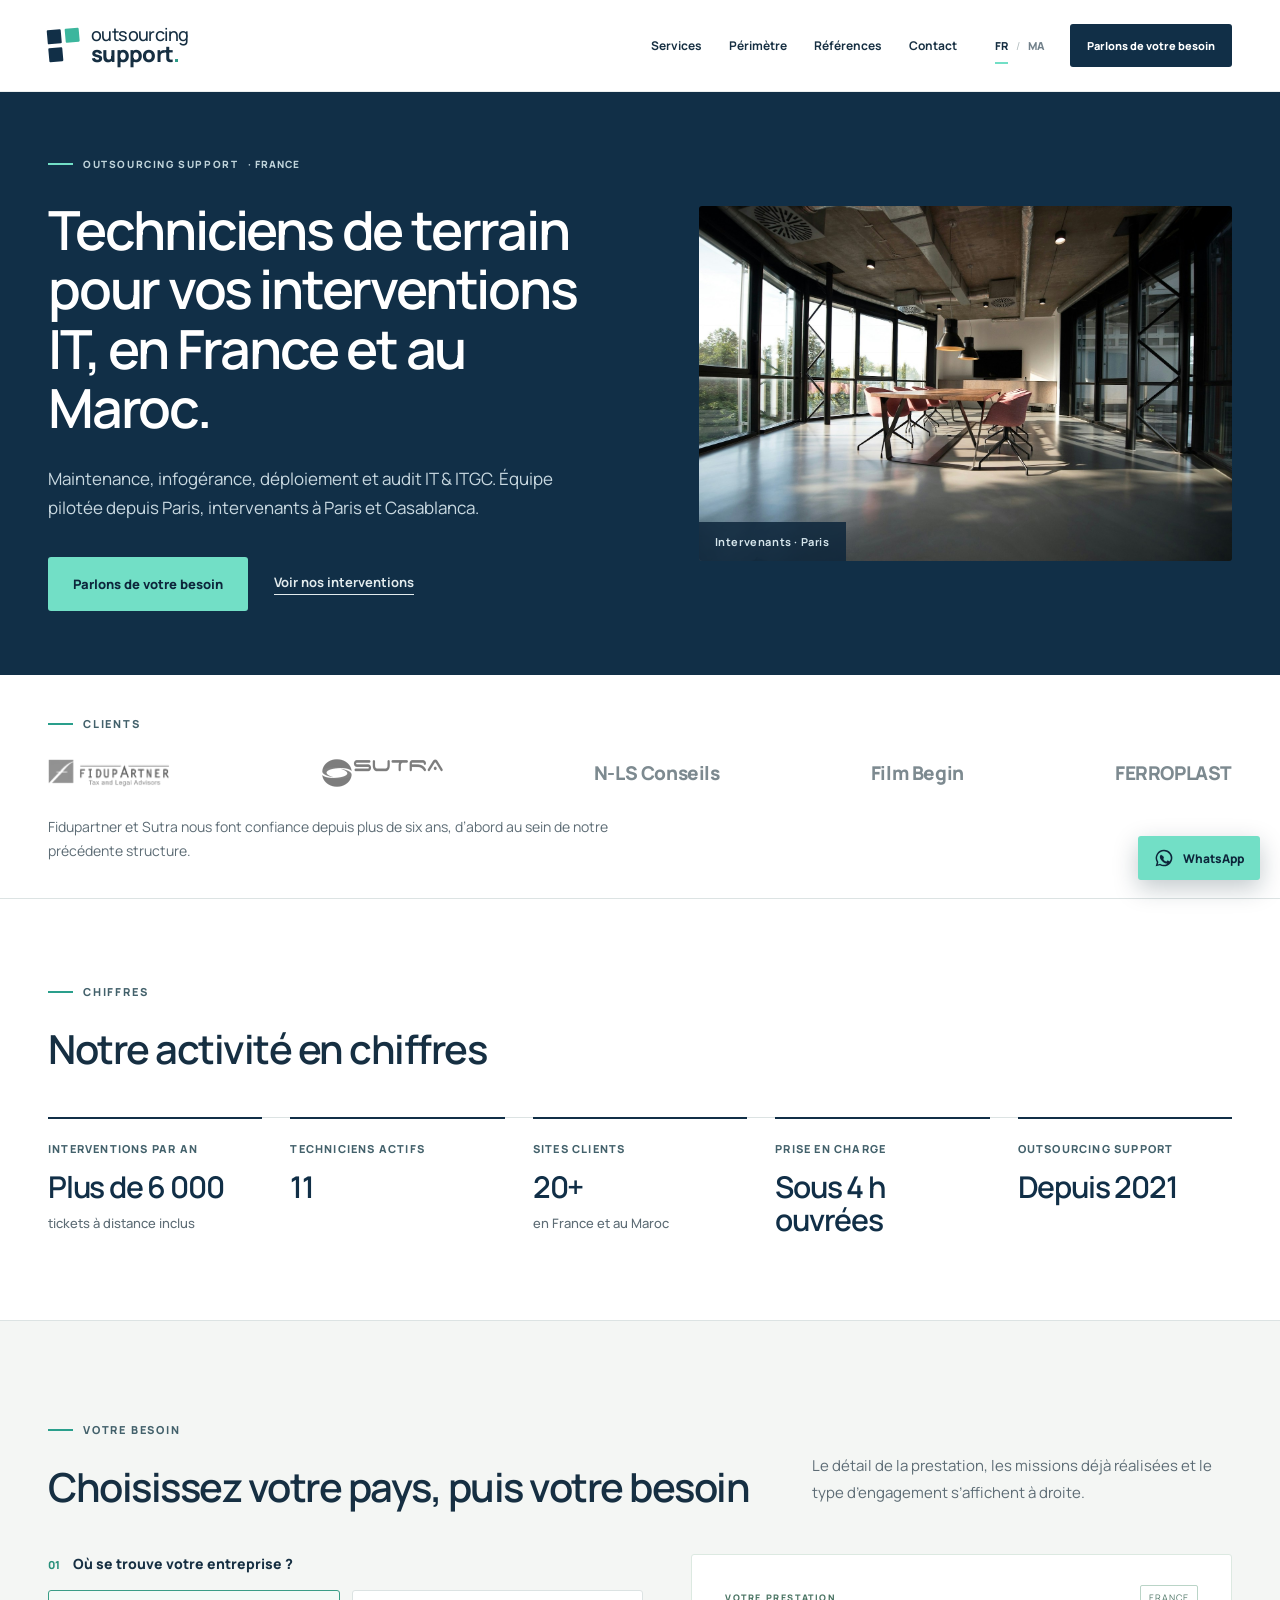
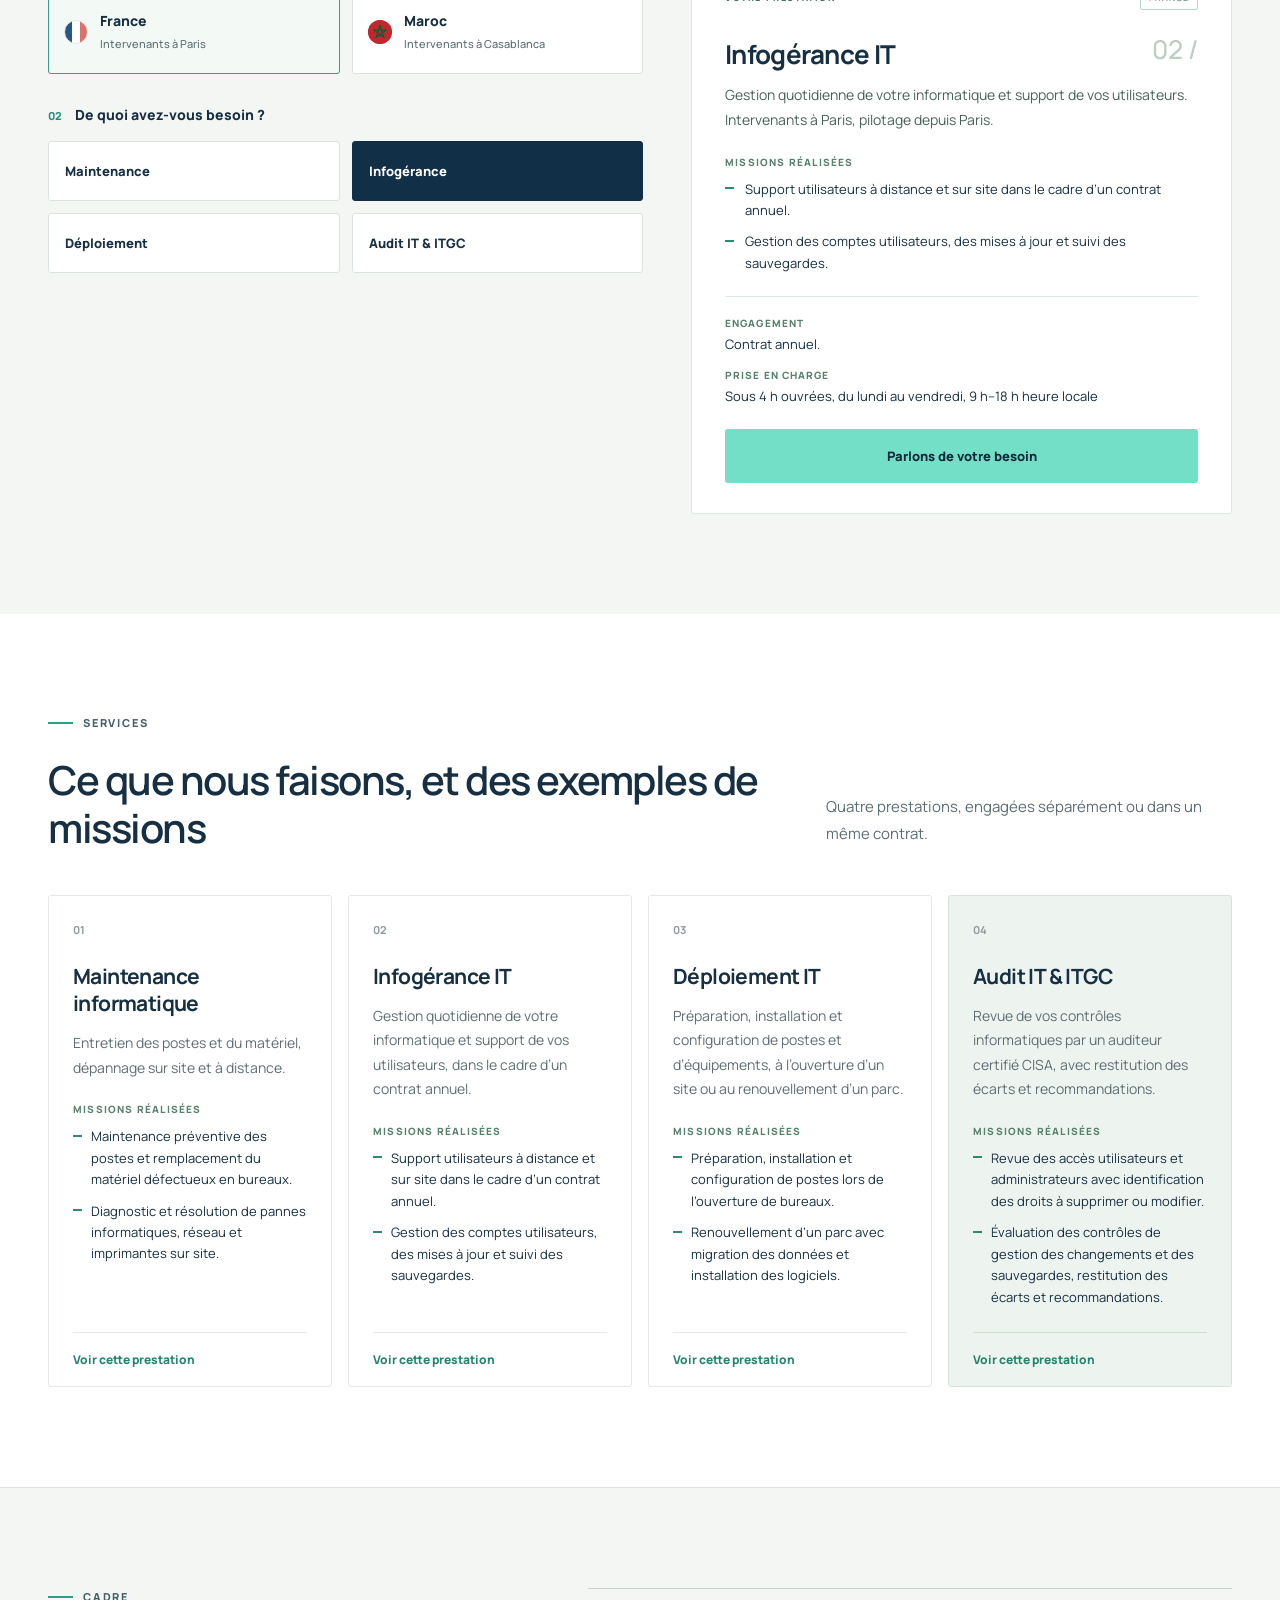
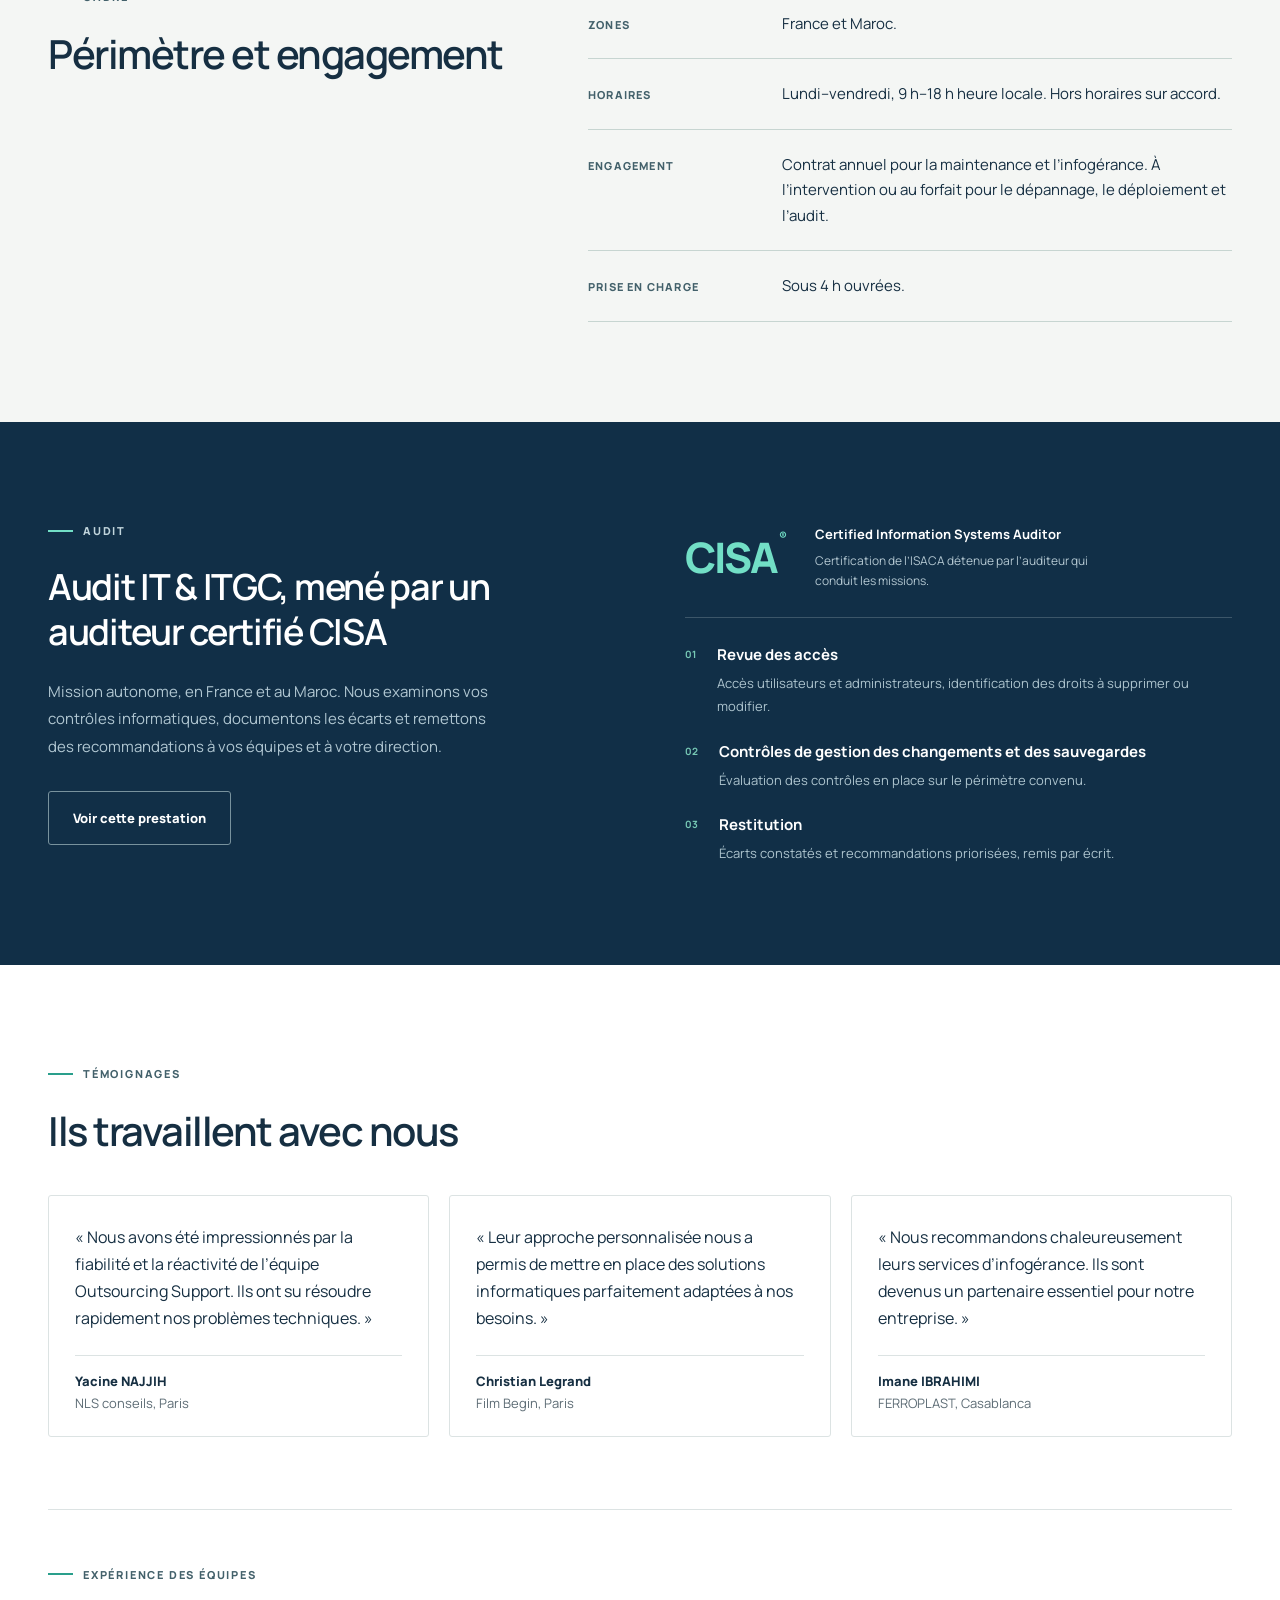
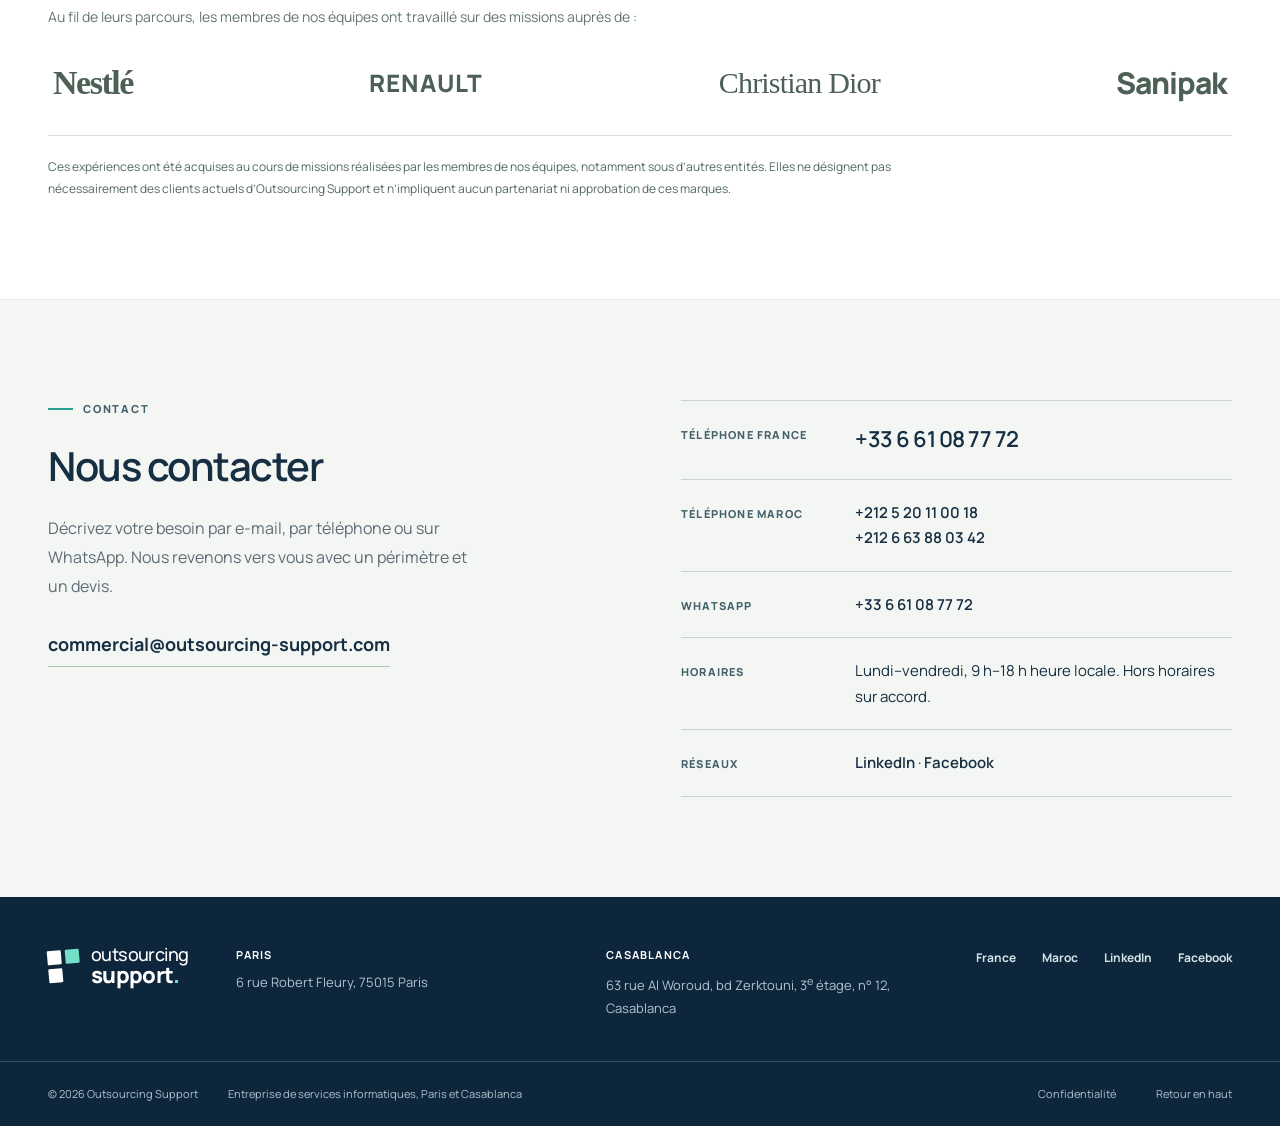
==== commit ab324c75: "Refonte : accueil orienté preuves (hero, clients, chiffres, services, périmètre, audit, témoignages," ====
--- a/france/index.html
+++ b/france/index.html
@@ -4,80 +4,183 @@
   <meta charset="utf-8">
   <meta name="viewport" content="width=device-width, initial-scale=1">
   <meta name="theme-color" content="#112f47">
-  <meta name="robots" content="noindex, nofollow">
-  <title>Outsourcing Support France — Maintenance, infogérance & audit IT</title>
-  <meta name="description" content="Maintenance, infogérance, déploiement IT et audit IT & ITGC. Plus de 10 ans d’expertise, une présence à Paris et Casablanca et un accompagnement adapté à vos besoins.">
+  <link rel="canonical" href="https://outsourcing-support.com/">
+  <meta property="og:url" content="https://outsourcing-support.com/">
+  <meta property="og:type" content="website">
+  <title>Outsourcing Support France — Techniciens de terrain pour vos interventions IT, en France et au Maroc</title>
+  <meta name="description" content="Maintenance, infogérance, déploiement et audit IT & ITGC. Équipe pilotée depuis Paris, intervenants à Paris. Plus de 6 000 interventions par an, 11 techniciens, prise en charge sous 4 h ouvrées.">
+  <meta property="og:title" content="Outsourcing Support — Techniciens de terrain pour vos interventions IT">
+  <meta property="og:description" content="Maintenance, infogérance, déploiement et audit IT & ITGC, en France et au Maroc. Équipe pilotée depuis Paris, intervenants à Paris et Casablanca.">
+  <meta property="og:image" content="https://outsourcing-support.com/assets/office.jpg">
   <link rel="icon" type="image/svg+xml" href="/assets/favicon.svg">
   <link rel="stylesheet" href="/assets/style.css">
   <script src="/assets/app.js" defer></script>
+  <script type="application/ld+json">
+  {
+    "@context": "https://schema.org",
+    "@type": "LocalBusiness",
+    "name": "Outsourcing Support",
+    "url": "https://outsourcing-support.com/",
+    "email": "commercial@outsourcing-support.com",
+    "telephone": "+33661087772",
+    "foundingDate": "2021",
+    "description": "Entreprise de services informatiques : maintenance, infogérance, déploiement et audit IT & ITGC. Équipe pilotée depuis Paris, techniciens de terrain en France et au Maroc.",
+    "areaServed": [
+      {"@type": "Country", "name": "France"},
+      {"@type": "Country", "name": "Maroc"}
+    ],
+    "address": [
+      {"@type": "PostalAddress", "streetAddress": "6 rue Robert Fleury", "postalCode": "75015", "addressLocality": "Paris", "addressCountry": "FR"},
+      {"@type": "PostalAddress", "streetAddress": "63 rue Al Woroud, bd Zerktouni, 3e étage, n° 12", "addressLocality": "Casablanca", "addressCountry": "MA"}
+    ],
+    "contactPoint": [
+      {"@type": "ContactPoint", "telephone": "+33661087772", "contactType": "sales", "areaServed": "FR", "availableLanguage": "fr"},
+      {"@type": "ContactPoint", "telephone": "+212520110018", "contactType": "sales", "areaServed": "MA", "availableLanguage": "fr"}
+    ],
+    "openingHoursSpecification": {"@type": "OpeningHoursSpecification", "dayOfWeek": ["Monday", "Tuesday", "Wednesday", "Thursday", "Friday"], "opens": "09:00", "closes": "18:00"},
+    "sameAs": ["https://ma.linkedin.com/company/outsourcingsupport", "https://www.facebook.com/outsourcing.itsupport/"]
+  }
+  </script>
 </head>
 <body>
 <a class="skip-link" href="#main">Aller au contenu</a>
 <header class="header">
   <div class="container header-inner">
     <a class="brand" href="/" aria-label="Outsourcing Support, accueil"><span class="brand-mark" aria-hidden="true"><i></i><i></i><i></i></span><span>outsourcing<strong>support<span class="brand-dot">.</span></strong></span></a>
-    <nav class="desktop-nav" aria-label="Navigation principale"><a href="#expertises">Nos expertises</a><a href="#approche">Notre approche</a><a href="#references">Références</a></nav>
-    <div class="header-actions"><div class="country-switch" aria-label="Votre pays"><a href="/france/" data-country="fr">FR</a><span aria-hidden="true">/</span><a href="/maroc/" data-country="ma">MA</a></div><a class="button button-dark header-cta" href="#contact">Parlons de votre projet <span aria-hidden="true">↗</span></a><button class="menu-toggle" aria-label="Ouvrir le menu" aria-expanded="false" aria-controls="mobile-menu"><span></span><span></span></button></div>
+    <nav class="desktop-nav" aria-label="Navigation principale"><a href="#services">Services</a><a href="#perimetre">Périmètre</a><a href="#references">Références</a><a href="#contact">Contact</a></nav>
+    <div class="header-actions"><div class="country-switch" aria-label="Votre pays"><a href="/france/" data-country="fr">FR</a><span aria-hidden="true">/</span><a href="/maroc/" data-country="ma">MA</a></div><a class="button button-dark header-cta" href="#contact">Parlons de votre besoin</a><button class="menu-toggle" aria-label="Ouvrir le menu" aria-expanded="false" aria-controls="mobile-menu"><span></span><span></span></button></div>
   </div>
-  <nav class="mobile-nav" id="mobile-menu" aria-label="Navigation mobile" hidden><a href="#expertises">Nos expertises</a><a href="#parcours">Trouver mon accompagnement</a><a href="#approche">Notre approche</a><a href="#references">Références</a><a href="#contact">Parlons de votre projet ↗</a></nav>
+  <nav class="mobile-nav" id="mobile-menu" aria-label="Navigation mobile" hidden><a href="#services">Services</a><a href="#parcours">Choisir mon besoin</a><a href="#perimetre">Périmètre et engagement</a><a href="#references">Références</a><a href="#contact">Contact</a></nav>
 </header>
 <main id="main">
   <section class="hero" aria-labelledby="hero-title">
     <div class="container hero-grid">
       <div class="hero-copy">
-        <div class="eyebrow light"><span class="little-line"></span> VOTRE PARTENAIRE IT <span class="hero-location" data-text="countryUpper">· FRANCE</span></div>
-        <h1 id="hero-title">Votre IT avance.<br>Votre activité<br><em>aussi.</em></h1>
-        <p class="hero-description" data-text="heroDescription">Maintenance, infogérance, déploiement et audit IT : un partenaire qui prend soin de votre informatique, pour vous laisser avancer sur l’essentiel.</p>
-        <div class="hero-buttons"><a class="button button-mint" href="#parcours">Trouver mon accompagnement <span aria-hidden="true">↗</span></a><a class="text-link light-link" href="#expertises">Découvrir nos expertises <span aria-hidden="true">↓</span></a></div>
-        <div class="hero-proof"><span><strong>10+</strong> ans d’expertise</span><span class="proof-separator"></span><span>Paris <span class="mint">↔</span> Casablanca<br><small>Deux implantations. Une même exigence.</small></span></div>
+        <div class="eyebrow light"><span class="little-line"></span> OUTSOURCING SUPPORT <span class="hero-location" data-text="countryUpper">· FRANCE</span></div>
+        <h1 id="hero-title">Techniciens de terrain pour vos interventions IT, en France et au Maroc.</h1>
+        <p class="hero-description">Maintenance, infogérance, déploiement et audit IT &amp; ITGC. Équipe pilotée depuis Paris, intervenants à Paris et Casablanca.</p>
+        <div class="hero-buttons"><a class="button button-mint" href="#contact">Parlons de votre besoin</a><a class="text-link light-link" href="#services">Voir nos interventions</a></div>
       </div>
       <div class="hero-visual">
-        <img src="/assets/office.jpg" alt="Espace de travail lumineux, ouvert sur l’extérieur" width="1600" height="1067" fetchpriority="high">
-        <div class="visual-shade"></div><span class="visual-corner" aria-hidden="true">+</span>
-        <div class="photo-note"><span class="small-label">VOTRE QUOTIDIEN, SIMPLEMENT.</span><p>L’informatique au service<br>de ceux qui l’utilisent.</p><span class="photo-note-line"></span><div>Des équipes disponibles.<br>Des solutions qui ont du sens.</div></div>
-        <div class="location-card"><span class="location-dot"></span><span data-text="visualOffice">France / Paris</span><span class="location-card-arrow" aria-hidden="true">↗</span></div>
+        <img src="/assets/office.jpg" alt="Espace de travail d’un client, photo provisoire" width="1600" height="1067" fetchpriority="high">
+        <div class="hero-caption"><span data-text="visualOffice">Intervenants · Paris</span></div>
       </div>
     </div>
-    <div class="hero-bottom"><div class="container"><span>MAINTENIR</span><span class="bottom-cross">+</span><span>ACCOMPAGNER</span><span class="bottom-cross">+</span><span>DÉPLOYER</span><span class="bottom-cross">+</span><span>AUDITER</span><span class="hero-bottom-last">L’IT, avec méthode.</span></div></div>
+  </section>
+
+  <section class="clients" aria-labelledby="clients-title">
+    <div class="container">
+      <h2 id="clients-title" class="eyebrow clients-eyebrow"><span class="little-line"></span> CLIENTS</h2>
+      <ul class="client-band">
+        <li><a href="https://www.fidupartner.com/" target="_blank" rel="noopener noreferrer"><img src="/assets/clients/fidupartner.png" alt="Fidupartner" width="249" height="57" loading="lazy"></a></li>
+        <li><a href="https://sutra.ma/" target="_blank" rel="noopener noreferrer"><img src="/assets/clients/sutra.png" alt="Sutra" width="242" height="56" loading="lazy"></a></li>
+        <li><a href="https://nlsconseils.fr/" target="_blank" rel="noopener noreferrer"><span class="client-name">N-LS Conseils</span></a></li>
+        <li><span class="client-name">Film Begin</span></li>
+        <li><a href="https://www.ferroplastmaroc.com/" target="_blank" rel="noopener noreferrer"><span class="client-name">FERROPLAST</span></a></li>
+      </ul>
+      <p class="clients-note">Fidupartner et Sutra nous font confiance depuis plus de six ans, d’abord au sein de notre précédente structure.</p>
+    </div>
+  </section>
+
+  <section class="figures section" aria-labelledby="figures-title">
+    <div class="container">
+      <div class="eyebrow"><span class="little-line"></span> CHIFFRES</div>
+      <h2 id="figures-title">Notre activité en chiffres</h2>
+      <dl class="figure-row">
+        <div><dt>Interventions par an</dt><dd>Plus de 6 000<small>tickets à distance inclus</small></dd></div>
+        <div><dt>Techniciens actifs</dt><dd>11</dd></div>
+        <div><dt>Sites clients</dt><dd>20+<small>en France et au Maroc</small></dd></div>
+        <div><dt>Prise en charge</dt><dd>Sous 4 h ouvrées</dd></div>
+        <div><dt>Outsourcing Support</dt><dd>Depuis 2021</dd></div>
+      </dl>
+    </div>
   </section>
 
   <section class="routing section" id="parcours" aria-labelledby="routing-title">
     <div class="container">
-      <div class="section-intro routing-intro"><div><div class="eyebrow"><span class="little-line"></span> LE BON POINT DE DÉPART</div><h2 id="routing-title">Votre contexte.<br><span class="muted-title">Notre accompagnement.</span></h2></div><p>Un besoin ponctuel ou un partenaire au quotidien ?<br>En deux choix, découvrez une réponse adaptée.</p></div>
+      <div class="section-intro"><div><div class="eyebrow"><span class="little-line"></span> VOTRE BESOIN</div><h2 id="routing-title">Choisissez votre pays, puis votre besoin</h2></div><p>Le détail de la prestation, les missions déjà réalisées et le type d’engagement s’affichent à droite.</p></div>
       <div class="route-builder">
         <div class="route-choices">
-          <fieldset class="country-fieldset"><legend><span class="step-number">01</span> Où se trouve votre entreprise ?</legend><div class="country-options"><button type="button" data-country="fr" aria-pressed="true"><span class="country-symbol france-symbol" aria-hidden="true"></span><span>France<small>Paris · Accompagnement à distance</small></span><span class="option-check" aria-hidden="true">✓</span></button><button type="button" data-country="ma" aria-pressed="false"><span class="country-symbol morocco-symbol" aria-hidden="true"><svg viewBox="0 0 30 30" width="24" height="24" aria-hidden="true"><circle cx="15" cy="15" r="15" fill="#c1272d"/><path d="M15 6.5 20 22 7 12.5H23L10 22Z" fill="none" stroke="#006233" stroke-width="1.5" stroke-linejoin="round"/></svg></span><span>Maroc<small>Casablanca · Proximité terrain</small></span><span class="option-check" aria-hidden="true">✓</span></button></div></fieldset>
-          <fieldset><legend><span class="step-number">02</span> De quoi avez-vous besoin ?</legend><div class="need-options"><button type="button" data-need="maintenance" aria-pressed="false"><span class="need-icon" aria-hidden="true">↻</span> Maintenir mon parc<span class="option-check" aria-hidden="true">✓</span></button><button type="button" data-need="infogerance" aria-pressed="true"><span class="need-icon" aria-hidden="true">◎</span> Déléguer mon IT<span class="option-check" aria-hidden="true">✓</span></button><button type="button" data-need="deploiement" aria-pressed="false"><span class="need-icon" aria-hidden="true">↗</span> Équiper ou déployer<span class="option-check" aria-hidden="true">✓</span></button><button type="button" data-need="audit" aria-pressed="false"><span class="need-icon" aria-hidden="true">≡</span> Auditer mes contrôles IT<span class="option-check" aria-hidden="true">✓</span></button></div></fieldset>
+          <fieldset class="country-fieldset"><legend><span class="step-number">01</span> Où se trouve votre entreprise ?</legend><div class="country-options"><button type="button" data-country="fr" aria-pressed="true"><span class="country-symbol france-symbol" aria-hidden="true"></span><span>France<small>Intervenants à Paris</small></span></button><button type="button" data-country="ma" aria-pressed="false"><span class="country-symbol morocco-symbol" aria-hidden="true"><svg viewBox="0 0 30 30" width="24" height="24" aria-hidden="true"><circle cx="15" cy="15" r="15" fill="#c1272d"/><path d="M15 6.5 20 22 7 12.5H23L10 22Z" fill="none" stroke="#006233" stroke-width="1.5" stroke-linejoin="round"/></svg></span><span>Maroc<small>Intervenants à Casablanca</small></span></button></div></fieldset>
+          <fieldset><legend><span class="step-number">02</span> De quoi avez-vous besoin ?</legend><div class="need-options"><button type="button" data-need="maintenance" aria-pressed="false">Maintenance</button><button type="button" data-need="infogerance" aria-pressed="true">Infogérance</button><button type="button" data-need="deploiement" aria-pressed="false">Déploiement</button><button type="button" data-need="audit" aria-pressed="false">Audit IT &amp; ITGC</button></div></fieldset>
         </div>
-        <div class="route-result" role="region" aria-label="Votre accompagnement recommandé" aria-live="polite" aria-atomic="true"><div class="result-top"><span class="small-label">VOTRE PARCOURS</span><span class="result-country" id="result-country">FRANCE</span></div><span class="result-index" aria-hidden="true">02 /</span><h3 id="result-title">Votre service IT, au quotidien.</h3><p id="result-description"></p><ul class="check-list" id="result-list"></ul><div class="result-next"><span>PREMIÈRE ÉTAPE</span><p id="result-next"></p></div><a class="button button-mint result-cta" href="#contact" id="result-cta">Parlons de votre infogérance <span aria-hidden="true">↗</span></a><p class="result-footnote" id="result-footnote">Un périmètre et des engagements définis ensemble.</p></div>
+        <div class="route-result" role="region" aria-label="Prestation correspondant à votre choix" aria-live="polite" aria-atomic="true"><div class="result-top"><span class="small-label">VOTRE PRESTATION</span><span class="result-country" id="result-country">FRANCE</span></div><span class="result-index" aria-hidden="true">02 /</span><h3 id="result-title">Infogérance IT</h3><p id="result-description"></p><span class="result-label">Missions réalisées</span><ul class="check-list" id="result-list"></ul><dl class="result-terms"><div><dt>Engagement</dt><dd id="result-engagement"></dd></div><div><dt>Prise en charge</dt><dd>Sous 4 h ouvrées, du lundi au vendredi, 9 h–18 h heure locale</dd></div></dl><a class="button button-mint result-cta" href="#contact">Parlons de votre besoin</a></div>
       </div>
     </div>
   </section>
 
-  <section class="services section" id="expertises" aria-labelledby="services-title">
+  <section class="services section" id="services" aria-labelledby="services-title">
     <div class="container">
-      <div class="section-intro"><div><div class="eyebrow"><span class="little-line"></span> NOS EXPERTISES</div><h2 id="services-title">L’essentiel de votre IT.<br><span class="muted-title">Entre de bonnes mains.</span></h2></div><p>Du poste de travail à l’infrastructure,<br>un accompagnement concret et lisible.</p></div>
+      <div class="section-intro"><div><div class="eyebrow"><span class="little-line"></span> SERVICES</div><h2 id="services-title">Ce que nous faisons, et des exemples de missions</h2></div><p>Quatre prestations, engagées séparément ou dans un même contrat.</p></div>
       <div class="service-grid">
-        <article class="service-card"><div class="service-top"><span class="service-no">01</span><svg viewBox="0 0 48 48" aria-hidden="true"><rect x="7" y="9" width="34" height="25" rx="2"/><path d="M17 41h14M24 34v7M14 17h8M14 23h15"/></svg></div><h3>Maintenance <br>informatique</h3><p data-service="maintenance">Des équipements suivis, des incidents traités et des utilisateurs accompagnés à distance.</p><div class="service-tags">Prévention · Assistance · Résolution</div><button class="service-link" data-select-need="maintenance">Maintenir mon parc <span aria-hidden="true">↗</span></button></article>
-        <article class="service-card"><div class="service-top"><span class="service-no">02</span><svg viewBox="0 0 48 48" aria-hidden="true"><circle cx="24" cy="24" r="8"/><path d="M24 3v7M24 38v7M3 24h7M38 24h7M9 9l5 5M34 34l5 5M9 39l5-5M34 14l5-5"/></svg></div><h3>Infogérance <br>IT</h3><p data-service="infogerance">La gestion de votre environnement informatique, avec un suivi régulier et un interlocuteur identifié.</p><div class="service-tags">Pilotage · Infrastructure · Support</div><button class="service-link" data-select-need="infogerance">Déléguer mon IT <span aria-hidden="true">↗</span></button></article>
-        <article class="service-card"><div class="service-top"><span class="service-no">03</span><svg viewBox="0 0 48 48" aria-hidden="true"><rect x="5" y="5" width="13" height="13" rx="1"/><rect x="30" y="30" width="13" height="13" rx="1"/><path d="M18 11h18v12M30 17l6 6 6-6M11 18v18h12M17 30l6 6-6 6"/></svg></div><h3>Déploiement <br>& infrastructure</h3><p data-service="deploiement">Préparer vos postes, faire évoluer votre réseau et organiser vos changements sans improvisation.</p><div class="service-tags">Postes · Réseaux · Migration</div><button class="service-link" data-select-need="deploiement">Préparer mon déploiement <span aria-hidden="true">↗</span></button></article>
-        <article class="service-card audit-card"><div class="service-top"><span class="service-no">04</span><span class="cisa-mini">CISA</span></div><h3>Audit informatique <br>IT & ITGC</h3><p>Un regard indépendant sur vos risques et vos contrôles IT, avec des constats étayés et des priorités claires.</p><div class="service-tags">Accès · Changements · Exploitation</div><button class="service-link" data-select-need="audit">Cadrer mon audit <span aria-hidden="true">↗</span></button></article>
+        <article class="service-card"><span class="service-no">01</span><h3>Maintenance informatique</h3><p>Entretien des postes et du matériel, dépannage sur site et à distance.</p><span class="service-label">Missions réalisées</span><ul><li>Maintenance préventive des postes et remplacement du matériel défectueux en bureaux.</li><li>Diagnostic et résolution de pannes informatiques, réseau et imprimantes sur site.</li></ul><button class="service-link" data-select-need="maintenance">Voir cette prestation</button></article>
+        <article class="service-card"><span class="service-no">02</span><h3>Infogérance IT</h3><p>Gestion quotidienne de votre informatique et support de vos utilisateurs, dans le cadre d’un contrat annuel.</p><span class="service-label">Missions réalisées</span><ul><li>Support utilisateurs à distance et sur site dans le cadre d’un contrat annuel.</li><li>Gestion des comptes utilisateurs, des mises à jour et suivi des sauvegardes.</li></ul><button class="service-link" data-select-need="infogerance">Voir cette prestation</button></article>
+        <article class="service-card"><span class="service-no">03</span><h3>Déploiement IT</h3><p>Préparation, installation et configuration de postes et d’équipements, à l’ouverture d’un site ou au renouvellement d’un parc.</p><span class="service-label">Missions réalisées</span><ul><li>Préparation, installation et configuration de postes lors de l’ouverture de bureaux.</li><li>Renouvellement d’un parc avec migration des données et installation des logiciels.</li></ul><button class="service-link" data-select-need="deploiement">Voir cette prestation</button></article>
+        <article class="service-card audit-card"><span class="service-no">04</span><h3>Audit IT &amp; ITGC</h3><p>Revue de vos contrôles informatiques par un auditeur certifié CISA, avec restitution des écarts et recommandations.</p><span class="service-label">Missions réalisées</span><ul><li>Revue des accès utilisateurs et administrateurs avec identification des droits à supprimer ou modifier.</li><li>Évaluation des contrôles de gestion des changements et des sauvegardes, restitution des écarts et recommandations.</li></ul><button class="service-link" data-select-need="audit">Voir cette prestation</button></article>
       </div>
-      <div class="service-note"><span class="note-plus" aria-hidden="true">+</span><p>Un besoin précis ? Chaque mission peut être engagée séparément, selon votre organisation.</p><a href="#contact">Échangeons <span aria-hidden="true">↗</span></a></div>
     </div>
   </section>
 
-  <section class="audit-section section" aria-labelledby="audit-title"><div class="container audit-grid"><div class="audit-left"><div class="eyebrow light"><span class="little-line"></span> UNE OFFRE À PART ENTIÈRE</div><h2 id="audit-title">Mieux voir vos risques.<br><em>Mieux décider.</em></h2><p>Une mission autonome pour évaluer vos risques informatiques, apprécier vos contrôles et disposer de recommandations adaptées à vos enjeux.</p><button class="button button-outline" data-select-need="audit">Discuter de mon audit IT <span aria-hidden="true">↗</span></button></div><div class="audit-right"><div class="cisa-block"><span class="cisa-large">CISA<span>®</span></span><div><strong>Une expertise certifiée</strong><p>Certification Certified Information Systems Auditor, au service de vos audits IT et ITGC.</p></div></div><div class="audit-row"><span>01</span><div><h3>Des contrôles examinés</h3><p>Gestion des accès, changements et opérations informatiques, selon le périmètre convenu.</p></div></div><div class="audit-row"><span>02</span><div><h3>Des constats documentés</h3><p>Entretiens, analyse des preuves et tests ciblés pour objectiver les points de maîtrise et les écarts.</p></div></div><div class="audit-row"><span>03</span><div><h3>Un plan d’action exploitable</h3><p>Des recommandations priorisées et une restitution claire pour les équipes et la direction.</p></div></div></div></div></section>
+  <section class="scope section" id="perimetre" aria-labelledby="scope-title">
+    <div class="container scope-grid">
+      <div><div class="eyebrow"><span class="little-line"></span> CADRE</div><h2 id="scope-title">Périmètre et engagement</h2></div>
+      <dl class="scope-list">
+        <div><dt>Zones</dt><dd>France et Maroc.</dd></div>
+        <div><dt>Horaires</dt><dd>Lundi–vendredi, 9 h–18 h heure locale. Hors horaires sur accord.</dd></div>
+        <div><dt>Engagement</dt><dd>Contrat annuel pour la maintenance et l’infogérance. À l’intervention ou au forfait pour le dépannage, le déploiement et l’audit.</dd></div>
+        <div><dt>Prise en charge</dt><dd>Sous 4 h ouvrées.</dd></div>
+      </dl>
+    </div>
+  </section>
 
-  <section class="approach section" id="approche" aria-labelledby="approach-title"><div class="container approach-grid"><div class="approach-left"><div class="eyebrow"><span class="little-line"></span> NOTRE APPROCHE</div><h2 id="approach-title">Une relation simple.<br><span class="muted-title">Un cadre clair.</span></h2><p>Basée à Paris et Casablanca, Outsourcing Support réunit plus de 10 ans d’expertise pour accompagner votre entreprise avec pragmatisme.</p><div class="two-cities"><div><span class="city-coordinate">48.8566° N</span><strong>Paris<span>↗</span></strong><p>Votre point de contact en France.</p></div><div><span class="city-coordinate">33.5731° N</span><strong>Casablanca<span>↗</span></strong><p>Votre ancrage terrain au Maroc.</p></div></div></div><ol class="approach-steps"><li><span>01</span><div><h3>Comprendre avant de proposer.</h3><p>Votre parc, vos utilisateurs, vos contraintes : nous partons de votre réalité.</p></div></li><li><span>02</span><div><h3>Définir le bon périmètre.</h3><p>Prestations, modalités d’intervention et engagements sont précisés avant de commencer.</p></div></li><li><span>03</span><div><h3>Agir, puis rendre compte.</h3><p>Des actions suivies, des points réguliers et une visibilité sur ce qui a été réalisé.</p></div></li></ol></div></section>
+  <section class="audit-section section" aria-labelledby="audit-title"><div class="container audit-grid"><div class="audit-left"><div class="eyebrow light"><span class="little-line"></span> AUDIT</div><h2 id="audit-title">Audit IT &amp; ITGC, mené par un auditeur certifié CISA</h2><p>Mission autonome, en France et au Maroc. Nous examinons vos contrôles informatiques, documentons les écarts et remettons des recommandations à vos équipes et à votre direction.</p><button class="button button-outline" data-select-need="audit">Voir cette prestation</button></div><div class="audit-right"><div class="cisa-block"><span class="cisa-large">CISA<span>®</span></span><div><strong>Certified Information Systems Auditor</strong><p>Certification de l’ISACA détenue par l’auditeur qui conduit les missions.</p></div></div><div class="audit-row"><span>01</span><div><h3>Revue des accès</h3><p>Accès utilisateurs et administrateurs, identification des droits à supprimer ou modifier.</p></div></div><div class="audit-row"><span>02</span><div><h3>Contrôles de gestion des changements et des sauvegardes</h3><p>Évaluation des contrôles en place sur le périmètre convenu.</p></div></div><div class="audit-row"><span>03</span><div><h3>Restitution</h3><p>Écarts constatés et recommandations priorisées, remis par écrit.</p></div></div></div></div></section>
 
-  <section class="references" id="references" aria-labelledby="references-title"><div class="container"><div class="direct-clients"><div class="eyebrow"><span class="little-line"></span> NOS CLIENTS</div><h2>Fidupartner et Sutra</h2><p>Nous accompagnons ces deux clients depuis plus de six ans. Tous deux sont pleinement satisfaits de notre accompagnement.</p></div><div class="references-heading"><div class="eyebrow"><span class="little-line"></span> EXPÉRIENCE DES ÉQUIPES</div><h2 id="references-title">Des environnements exigeants.<br>Une expérience qui compte.</h2></div><p class="references-description">Au fil de leurs parcours, nos équipes ont travaillé sur des missions auprès de :</p><div class="reference-names" aria-label="Nestlé, Renault, Christian Dior, Sanipak"><span class="reference-nestle">Nestlé</span><span class="reference-renault">RENAULT</span><span class="reference-dior">Christian Dior</span><span class="reference-sanipak">Sanipak</span></div><p class="reference-disclaimer">Ces expériences ont été acquises au cours de missions réalisées par les membres de nos équipes, notamment sous d’autres entités. Elles ne désignent pas nécessairement des clients actuels d’Outsourcing Support et n’impliquent aucun partenariat ni approbation de ces marques.</p></div></section>
+  <section class="references section" id="references" aria-labelledby="testimonials-title">
+    <div class="container">
+      <div class="eyebrow"><span class="little-line"></span> TÉMOIGNAGES</div>
+      <h2 id="testimonials-title">Ils travaillent avec nous</h2>
+      <div class="testimonial-grid">
+        <figure class="testimonial"><blockquote><p>Nous avons été impressionnés par la fiabilité et la réactivité de l’équipe Outsourcing Support. Ils ont su résoudre rapidement nos problèmes techniques.</p></blockquote><figcaption><strong>Yacine NAJJIH</strong><span>NLS conseils, Paris</span></figcaption></figure>
+        <figure class="testimonial"><blockquote><p>Leur approche personnalisée nous a permis de mettre en place des solutions informatiques parfaitement adaptées à nos besoins.</p></blockquote><figcaption><strong>Christian Legrand</strong><span>Film Begin, Paris</span></figcaption></figure>
+        <figure class="testimonial"><blockquote><p>Nous recommandons chaleureusement leurs services d’infogérance. Ils sont devenus un partenaire essentiel pour notre entreprise.</p></blockquote><figcaption><strong>Imane IBRAHIMI</strong><span>FERROPLAST, Casablanca</span></figcaption></figure>
+      </div>
+      <div class="team-experience">
+        <div class="eyebrow"><span class="little-line"></span> EXPÉRIENCE DES ÉQUIPES</div>
+        <p class="references-description">Au fil de leurs parcours, les membres de nos équipes ont travaillé sur des missions auprès de :</p>
+        <div class="reference-names" aria-label="Nestlé, Renault, Christian Dior, Sanipak"><span class="reference-nestle">Nestlé</span><span class="reference-renault">RENAULT</span><span class="reference-dior">Christian Dior</span><span class="reference-sanipak">Sanipak</span></div>
+        <p class="reference-disclaimer">Ces expériences ont été acquises au cours de missions réalisées par les membres de nos équipes, notamment sous d’autres entités. Elles ne désignent pas nécessairement des clients actuels d’Outsourcing Support et n’impliquent aucun partenariat ni approbation de ces marques.</p>
+      </div>
+    </div>
+  </section>
 
-  <section class="faq section" aria-labelledby="faq-title"><div class="container faq-grid"><div><div class="eyebrow"><span class="little-line"></span> EN TOUTE CLARTÉ</div><h2 id="faq-title">Quelques réponses<br><span class="muted-title">avant d’échanger.</span></h2></div><div class="faq-list"><details><summary>Intervenez-vous en France et au Maroc ?<span aria-hidden="true">+</span></summary><p>Oui. Nos implantations à Paris et Casablanca nous permettent d’accompagner les entreprises des deux pays. En France, l’accompagnement à distance est au cœur de notre fonctionnement. Au Maroc, les interventions à distance et sur site sont organisées selon votre localisation et le périmètre convenu.</p></details><details><summary>Puis-je vous confier une seule intervention ?<span aria-hidden="true">+</span></summary><p>Oui. Maintenance ponctuelle, déploiement ou audit informatique peuvent faire l’objet d’une mission dédiée. L’infogérance répond à un besoin d’accompagnement régulier. Nous précisons ensemble le format adapté.</p></details><details><summary>Que couvre l’audit IT et ITGC ?<span aria-hidden="true">+</span></summary><p>L’audit porte sur les risques et les contrôles informatiques du périmètre défini : gestion des accès, changements et exploitation notamment. Il comprend une collecte de preuves, des tests ciblés et une restitution avec recommandations. L’expertise CISA soutient cette démarche.</p></details><details><summary>Comment sont définis les tarifs et les délais ?<span aria-hidden="true">+</span></summary><p>Nous cadrons d’abord le nombre de postes ou de sites, les systèmes concernés, les modalités d’intervention et vos échéances. Vous recevez ensuite une proposition adaptée, avec un périmètre et des engagements explicites.</p></details></div></div></section>
-
-  <section class="contact section" id="contact" aria-labelledby="contact-title"><div class="container contact-grid"><div class="contact-copy"><div class="eyebrow"><span class="little-line"></span> FAISONS LE PREMIER PAS</div><h2 id="contact-title">Votre prochain sujet IT<br><span class="muted-title">commence ici.</span></h2><p id="contact-context">Parlons de votre environnement informatique en France et de ce que vous souhaitez déléguer.</p><a class="contact-email" href="mailto:commercial@outsourcing-support.com">commercial@outsourcing-support.com <span aria-hidden="true">↗</span></a><div class="contact-local"><span class="contact-office" data-text="contactOffice">Votre contact · France</span><a id="contact-phone" href="tel:+33661087772">+33 6 61 08 77 72</a><span>Paris & Casablanca</span></div><div class="office-details"><p><strong>Paris · France</strong><br>6 rue Robert Fleury, 75015 Paris<br><a href="tel:+33661087772">+33 6 61 08 77 72</a></p><p><strong>Casablanca · Maroc</strong><br>61 rue Al Woroud, boulevard Zerktouni,<br>3e étage, n° 12, Casablanca<br><a href="tel:+212520110018">+212 5 20 11 00 18</a><br><a href="tel:+212663880342">+212 6 63 88 03 42</a></p><nav aria-label="Réseaux sociaux" class="social-links"><a href="https://ma.linkedin.com/company/outsourcingsupport" target="_blank" rel="noopener noreferrer">LinkedIn ↗</a><a href="https://www.facebook.com/outsourcing.itsupport/" target="_blank" rel="noopener noreferrer">Facebook ↗</a></nav></div></div><form id="contact-form" class="contact-form"><div class="form-heading"><span class="small-label">VOTRE DEMANDE</span><span id="form-context-badge">France · Infogérance</span></div><div class="form-row"><label>Votre pays<select name="country" id="form-country"><option value="fr">France</option><option value="ma">Maroc</option></select></label><label>Votre besoin<select name="need" id="form-need"><option value="maintenance">Maintenance informatique</option><option value="infogerance" selected>Infogérance IT</option><option value="deploiement">Déploiement IT</option><option value="audit">Audit IT & ITGC</option></select></label></div><label>Nom et entreprise <span aria-hidden="true">*</span><input name="name" autocomplete="organization" placeholder="Camille, Entreprise" required maxlength="140"></label><div class="form-row"><label>E-mail professionnel <span aria-hidden="true">*</span><input name="email" type="email" autocomplete="email" placeholder="vous@entreprise.com" required maxlength="180"></label><label>Taille du parc<select name="size"><option value="À préciser">À préciser</option><option>1 à 10 postes</option><option>11 à 50 postes</option><option>51 à 200 postes</option><option>Plus de 200 postes</option></select></label></div><label>En quelques mots <span aria-hidden="true">*</span><textarea name="message" placeholder="Votre contexte, votre besoin et l’échéance envisagée…" required rows="3" maxlength="3000"></textarea></label><button class="button button-dark form-submit" type="submit">Préparer ma demande <span aria-hidden="true">↗</span></button><p class="form-note">Relisez votre demande, puis envoyez-la depuis votre messagerie ou copiez son contenu.</p><div class="form-status" id="form-status" role="status" hidden><p>Votre demande est prête. Relisez-la ci-dessous, puis adressez-la à <strong>commercial@outsourcing-support.com</strong>.</p><a class="email-open" id="open-email" href="mailto:commercial@outsourcing-support.com" target="_blank" rel="noopener">Ouvrir ma messagerie ↗</a><button class="copy-button" id="copy-request" type="button">Copier ma demande</button><textarea id="request-fallback" aria-label="Votre demande à copier" readonly hidden></textarea></div></form></div></section>
+  <section class="contact section" id="contact" aria-labelledby="contact-title">
+    <div class="container contact-grid">
+      <div class="contact-copy">
+        <div class="eyebrow"><span class="little-line"></span> CONTACT</div>
+        <h2 id="contact-title">Nous contacter</h2>
+        <p id="contact-context">Décrivez votre besoin par e-mail, par téléphone ou sur WhatsApp. Nous revenons vers vous avec un périmètre et un devis.</p>
+        <a class="contact-email" href="mailto:commercial@outsourcing-support.com">commercial@outsourcing-support.com</a>
+      </div>
+      <dl class="contact-list">
+        <div><dt>Téléphone <span data-text="contactCountry">France</span></dt><dd><a id="contact-phone" href="tel:+33661087772">+33 6 61 08 77 72</a></dd></div>
+        <div class="contact-ma"><dt>Téléphone Maroc</dt><dd><a href="tel:+212520110018">+212 5 20 11 00 18</a><br><a href="tel:+212663880342">+212 6 63 88 03 42</a></dd></div>
+        <div><dt>WhatsApp</dt><dd><a href="https://wa.me/33661087772?text=Bonjour%2C%20je%20souhaite%20%C3%A9changer%20sur%20une%20intervention%20IT." target="_blank" rel="noopener noreferrer">+33 6 61 08 77 72</a></dd></div>
+        <div><dt>Horaires</dt><dd>Lundi–vendredi, 9 h–18 h heure locale. Hors horaires sur accord.</dd></div>
+        <div><dt>Réseaux</dt><dd><a href="https://ma.linkedin.com/company/outsourcingsupport" target="_blank" rel="noopener noreferrer">LinkedIn</a> · <a href="https://www.facebook.com/outsourcing.itsupport/" target="_blank" rel="noopener noreferrer">Facebook</a></dd></div>
+      </dl>
+    </div>
+  </section>
 </main>
-<footer class="footer"><div class="container footer-top"><a class="brand footer-brand" href="/" aria-label="Outsourcing Support, accueil"><span class="brand-mark" aria-hidden="true"><i></i><i></i><i></i></span><span>outsourcing<strong>support<span class="brand-dot">.</span></strong></span></a><p>Votre informatique.<br>Notre engagement au quotidien.</p><div class="footer-links"><a data-country="fr" href="/france/">France ↗</a><a data-country="ma" href="/maroc/">Maroc ↗</a><a href="#contact">Nous contacter ↗</a></div></div><div class="container footer-bottom"><span>© 2026 Outsourcing Support</span><span>Paris · Casablanca</span><button id="privacy-open">Confidentialité</button><a href="#main">Retour en haut ↑</a></div></footer>
-<dialog id="privacy-dialog"><button class="dialog-close" aria-label="Fermer">×</button><div class="eyebrow">CONFIDENTIALITÉ</div><h2>Vos informations<br>restent entre vos mains.</h2><p>Ce site ne dépose pas de cookies publicitaires et n’intègre pas de mesure d’audience. Les choix de pays et de service restent dans l’URL ; les champs de la demande ne sont pas enregistrés par ce formulaire.</p><p>Le bouton « Préparer ma demande » compose votre message localement. Le lien « Ouvrir ma messagerie » le transmet à votre application de messagerie. Les informations sont envoyées à Outsourcing Support uniquement si vous confirmez l’envoi depuis cette application.</p><p>Pour toute question concernant vos données : <a href="mailto:commercial@outsourcing-support.com">commercial@outsourcing-support.com</a>.</p></dialog>
+<footer class="footer">
+  <div class="container footer-top">
+    <a class="brand footer-brand" href="/" aria-label="Outsourcing Support, accueil"><span class="brand-mark" aria-hidden="true"><i></i><i></i><i></i></span><span>outsourcing<strong>support<span class="brand-dot">.</span></strong></span></a>
+    <address class="footer-address"><strong>Paris</strong>6 rue Robert Fleury, 75015 Paris</address>
+    <address class="footer-address"><strong>Casablanca</strong>63 rue Al Woroud, bd Zerktouni, 3<sup>e</sup> étage, n° 12, Casablanca</address>
+    <div class="footer-links"><a data-country="fr" href="/france/">France</a><a data-country="ma" href="/maroc/">Maroc</a><a href="https://ma.linkedin.com/company/outsourcingsupport" target="_blank" rel="noopener noreferrer">LinkedIn</a><a href="https://www.facebook.com/outsourcing.itsupport/" target="_blank" rel="noopener noreferrer">Facebook</a></div>
+  </div>
+  <div class="container footer-bottom"><span>© 2026 Outsourcing Support</span><span>Entreprise de services informatiques, Paris et Casablanca</span><button id="privacy-open">Confidentialité</button><a href="#main">Retour en haut</a></div>
+</footer>
+<a class="whatsapp" href="https://wa.me/33661087772?text=Bonjour%2C%20je%20souhaite%20%C3%A9changer%20sur%20une%20intervention%20IT." target="_blank" rel="noopener noreferrer" aria-label="Nous écrire sur WhatsApp, +33 6 61 08 77 72"><svg viewBox="0 0 24 24" width="20" height="20" aria-hidden="true"><path fill="currentColor" d="M12 2a10 10 0 0 0-8.6 15.1L2 22l5.1-1.3A10 10 0 1 0 12 2Zm0 1.8a8.2 8.2 0 1 1-4.2 15.3l-.3-.2-3 .8.8-2.9-.2-.3A8.2 8.2 0 0 1 12 3.8Zm-3.3 4.4c-.2 0-.5 0-.7.3-.3.3-1 1-1 2.4s1 2.8 1.2 3c.1.2 2 3.2 5 4.4 2.5 1 3 .8 3.6.7.5-.1 1.7-.7 2-1.4.2-.7.2-1.3.1-1.4l-.5-.3-1.8-.9c-.3-.1-.5-.1-.6.1l-.9 1.1c-.1.2-.3.2-.6.1a6.7 6.7 0 0 1-3.3-2.9c-.2-.4.2-.4.7-1.3.1-.2 0-.3 0-.5l-.9-2c-.2-.5-.4-.4-.6-.4h-.5Z"/></svg><span>WhatsApp</span></a>
+<dialog id="privacy-dialog"><button class="dialog-close" aria-label="Fermer">×</button><div class="eyebrow">CONFIDENTIALITÉ</div><h2>Ce site ne collecte pas de données</h2><p>Ce site ne dépose pas de cookies et n’intègre pas de mesure d’audience. Le choix du pays et du besoin reste dans l’adresse de la page.</p><p>Les liens e-mail, téléphone et WhatsApp ouvrent l’application de votre choix. Rien n’est transmis à Outsourcing Support tant que vous n’envoyez pas vous-même un message.</p><p>Pour toute question concernant vos données : <a href="mailto:commercial@outsourcing-support.com">commercial@outsourcing-support.com</a>.</p></dialog>
 </body>
 </html>
--- a/assets/style.css
+++ b/assets/style.css
@@ -3,38 +3,242 @@
 @font-face{font-family:Manrope;src:url('/assets/manrope-semibold.ttf') format('truetype');font-style:normal;font-weight:600;font-display:swap}
 @font-face{font-family:Manrope;src:url('/assets/manrope-bold.ttf') format('truetype');font-style:normal;font-weight:700;font-display:swap}
 @font-face{font-family:Manrope;src:url('/assets/manrope-extrabold.ttf') format('truetype');font-style:normal;font-weight:800;font-display:swap}
-:root{--navy:#112f47;--navy-deep:#0d263b;--mint:#72dfc6;--mint-soft:#e6f6ef;--ink:#162f42;--muted:#64737c;--line:#dce3e3;--paper:#f4f6f4;--white:#fff;--font:Manrope,Arial,sans-serif}
-*{box-sizing:border-box}html{scroll-behavior:smooth;scroll-padding-top:98px}body{margin:0;font-family:var(--font);color:var(--ink);background:#fff;-webkit-font-smoothing:antialiased}button,input,textarea,select{font:inherit}button,a,input,select,textarea{-webkit-tap-highlight-color:transparent}a{color:inherit;text-decoration:none}button{cursor:pointer}button:disabled{cursor:default}img{display:block;max-width:100%}button{color:inherit}button,a{touch-action:manipulation}button:focus-visible,a:focus-visible,input:focus-visible,textarea:focus-visible,select:focus-visible,summary:focus-visible{outline:3px solid #249e87;outline-offset:4px}::selection{background:var(--mint);color:var(--navy)}[hidden]{display:none!important}.container{max-width:1320px;margin:auto;padding-left:48px;padding-right:48px}.section{padding-top:108px;padding-bottom:108px}.skip-link{position:fixed;left:20px;top:-80px;z-index:100;background:var(--mint);padding:14px}.skip-link:focus{top:12px}.eyebrow{display:flex;align-items:center;gap:10px;font-size:11px;letter-spacing:1.8px;font-weight:800;margin-bottom:24px;color:#43616b;line-height:1.6}.little-line{display:inline-block;width:25px;height:2px;background:#2a9f8c;flex-shrink:0}.eyebrow.light{color:#c0d4db}.light .little-line{background:var(--mint)}.small-label{font-size:11px;letter-spacing:1.6px;font-weight:800}h1,h2,h3,p{margin-top:0}h2{font-size:43px;line-height:1.2;letter-spacing:-1.65px;font-weight:600;margin-bottom:0}h3{font-weight:650}.muted-title{color:#76858a}em{font-style:normal}.button{display:inline-flex;align-items:center;justify-content:space-between;gap:22px;border:1px solid transparent;border-radius:3px;padding:17px 22px;min-height:54px;font-size:13px;font-weight:750;line-height:1.4;transition:background .2s,transform .2s}.button>span{font-size:19px;line-height:1}.button:hover{transform:translateY(-2px)}.button-dark{background:var(--navy);color:#fff}.button-dark:hover{background:#23485f}.button-mint{background:var(--mint);color:var(--navy-deep)}.button-mint:hover{background:#a0ead8}.button-outline{background:transparent;color:#fff;border-color:#78929d}.button-outline:hover{background:#ffffff12;border-color:var(--mint)}.text-link{font-size:13px;font-weight:600;display:inline-flex;align-items:center;gap:15px}.text-link span{font-size:18px}.light-link{color:#e2ebed}.text-link:hover{color:var(--mint)}
-.header{height:92px;background:#fff;position:sticky;top:0;z-index:30;border-bottom:1px solid #ebeeee}.header-inner{height:100%;display:flex;align-items:center;justify-content:space-between;gap:24px}.brand{display:inline-flex;align-items:center;gap:11px;font-size:18px;line-height:1.05;letter-spacing:-.6px;font-weight:500;flex-shrink:0}.brand strong{display:block;font-size:22px;font-weight:800;letter-spacing:-.7px}.brand-dot{color:#299b87}.brand-mark{position:relative;width:32px;height:32px;transform:rotate(-5deg);display:block}.brand-mark i{position:absolute;display:block;width:14px;height:14px;background:var(--navy);border-radius:1px}.brand-mark i:nth-child(1){top:0;left:0}.brand-mark i:nth-child(2){top:0;right:0;background:#3cb69d}.brand-mark i:nth-child(3){bottom:0;left:0}.desktop-nav{display:flex;align-items:center;gap:27px;margin-left:auto;margin-right:14px;font-size:12px;font-weight:700}.desktop-nav a{white-space:nowrap}.desktop-nav a:hover{color:#258c77}.header-actions{display:flex;align-items:center;gap:25px}.country-switch{display:flex;gap:8px;font-size:11px;font-weight:800;align-items:center}.country-switch a{padding:9px 0;color:#72818b}.country-switch a[aria-current="page"]{color:var(--ink);box-shadow:0 2px var(--mint)}.country-switch>span{color:#b1bcbe;font-weight:400}.header-cta{font-size:11px;padding:12px 16px;min-height:43px;gap:14px}.menu-toggle{display:none;border:0;background:transparent;width:44px;height:44px;padding:10px}.menu-toggle span{display:block;height:2px;width:22px;background:var(--navy);margin:5px 0}.mobile-nav{position:absolute;top:91px;left:0;right:0;padding:18px 24px 28px;background:#fff;box-shadow:0 12px 18px #102c4710}.mobile-nav a{display:block;font-size:16px;padding:13px 0;border-bottom:1px solid var(--line)}
-.hero{background:var(--navy);color:#fff;overflow:hidden}.hero-grid{display:grid;grid-template-columns:1.13fr 1fr;gap:64px;padding-top:60px;padding-bottom:60px;align-items:stretch}.hero-copy{padding:13px 0 0}.hero .eyebrow{font-size:10px;letter-spacing:1.6px;margin-bottom:25px}.hero-location{letter-spacing:1px}.hero h1{font-size:64px;line-height:1.08;font-weight:600;letter-spacing:-2.9px;margin-bottom:26px}.hero h1 em{color:var(--mint)}.hero-description{font-size:14px;line-height:1.9;color:#bed0d9;max-width:440px;margin-bottom:29px}.hero-buttons{display:flex;align-items:center;gap:23px;flex-wrap:wrap}.hero-buttons .button{font-size:12px;padding:17px 19px}.hero-buttons .text-link{font-size:11px;gap:11px}.hero-proof{margin-top:41px;display:flex;gap:22px;align-items:center;font-size:13px;line-height:1.6;color:#e2edf1}.hero-proof>span:first-child{display:flex;gap:10px;align-items:center}.hero-proof strong{font-size:35px;font-weight:600;letter-spacing:-1px}.proof-separator{width:1px;height:34px;background:#446074}.hero-proof small{font-size:10px;color:#a6bec8}.hero-proof .mint{color:var(--mint);margin:0 5px}.hero-visual{position:relative;min-height:523px;overflow:hidden;border-radius:3px}.hero-visual>img{width:100%;height:100%;position:absolute;object-fit:cover;object-position:51% 50%}.visual-shade{position:absolute;inset:0;background:linear-gradient(180deg,#0d243510 18%,#0a2135b3 75%,#0a2135ed 100%)}.visual-corner{position:absolute;top:21px;left:25px;font-size:27px;font-weight:300;color:#fff}.photo-note{position:absolute;bottom:111px;left:33px;right:25px}.photo-note .small-label{font-size:9px;letter-spacing:1.5px;color:#b0ebdd}.photo-note>p{font-size:27px;line-height:1.3;letter-spacing:-.7px;margin:17px 0}.photo-note>div{font-size:11px;color:#d0dfe5;line-height:1.8}.photo-note-line{height:1px;width:34px;background:#72dfc6;display:block;margin-bottom:14px}.location-card{position:absolute;bottom:27px;left:27px;right:27px;display:flex;align-items:center;gap:10px;padding:17px 17px;background:#fff;color:var(--navy);font-size:12px;font-weight:700;border-radius:2px}.location-dot{width:7px;height:7px;border-radius:50%;background:#289d83}.location-card-arrow{margin-left:auto;font-size:17px}.hero-bottom{border-top:1px solid #365065}.hero-bottom>.container{display:flex;align-items:center;justify-content:space-between;gap:25px;min-height:64px;font-size:10px;font-weight:650;letter-spacing:1.9px;color:#c0d0d8}.bottom-cross{color:var(--mint);font-size:15px}.hero-bottom-last{font-size:12px!important;letter-spacing:0!important;color:#a7bec9;margin-left:80px;font-weight:500!important}
-.section-intro{display:flex;justify-content:space-between;align-items:flex-end;gap:40px;margin-bottom:43px}.section-intro>p{font-size:13px;line-height:1.9;color:var(--muted);margin-bottom:5px}.routing{background:#fff}.route-builder{display:grid;grid-template-columns:1.17fr 1fr;gap:48px;align-items:stretch}.route-choices{padding:7px 0 8px}fieldset{border:0;padding:0;margin:0}fieldset+fieldset{margin-top:31px}legend{padding:0;margin-bottom:17px;font-size:13px;font-weight:750}.step-number{font-size:11px;color:#278f7a;margin-right:10px}.country-options{display:grid;grid-template-columns:1fr 1fr;gap:12px}.country-options button{display:flex;align-items:center;gap:12px;text-align:left;background:#fff;border:1px solid var(--line);padding:19px 15px;border-radius:3px;font-size:13px;font-weight:750;min-height:87px}.country-options button:hover,.need-options button:hover{border-color:#63bca6}.country-options button[aria-pressed="true"]{border-color:#399d86;background:#f3faf6}.country-options small{display:block;font-size:9px;line-height:1.5;font-weight:500;margin-top:6px;color:#63777b}.country-symbol{display:inline-flex;align-items:center;justify-content:center;width:24px;height:24px;flex-shrink:0;overflow:hidden}.france-symbol{background:linear-gradient(to right,#285783 33.33%,#fff 33.33%,#fff 66.66%,#d9746d 66.66%);border-radius:50%;border:1px solid #e8e8e8}.morocco-symbol{border-radius:50%;background:#b94d4b;color:#fff;font-size:20px}.option-check{font-size:12px;color:#258c73;margin-left:auto;visibility:hidden;flex-shrink:0}button[aria-pressed="true"] .option-check{visibility:visible}.need-options{display:grid;grid-template-columns:1fr 1fr;gap:12px}.need-options button{display:flex;align-items:center;gap:9px;padding:19px 14px;border:1px solid var(--line);text-align:left;font-size:11px;font-weight:650;background:#fff;border-radius:3px;min-height:65px}.need-options button[aria-pressed="true"]{background:var(--navy);color:#fff;border-color:var(--navy)}.need-options button[aria-pressed="true"] .option-check{color:var(--mint)}.need-icon{font-size:20px;color:#328b7d;font-weight:500;width:23px;text-align:center;flex-shrink:0}.need-options button[aria-pressed="true"] .need-icon{color:var(--mint)}.route-result{padding:28px 33px;background:#edf4ef;border:1px solid #dce9e1;border-radius:3px;position:relative;min-height:414px;display:flex;flex-direction:column}.result-top{display:flex;justify-content:space-between;align-items:center;margin-bottom:29px}.result-top>.small-label{font-size:9px;color:#497362}.result-country{font-size:9px;letter-spacing:1px;color:#527869;border:1px solid #bad4c7;padding:5px 8px;border-radius:2px}.result-index{position:absolute;right:33px;top:77px;font-size:26px;color:#bccec3;font-weight:500}.route-result h3{font-size:24px;letter-spacing:-.7px;line-height:1.25;margin-bottom:12px;padding-right:35px;max-width:340px}.route-result>p{font-size:12px;line-height:1.8;color:#496258;margin-bottom:14px}.check-list{list-style:none;padding:0;margin:0 0 19px;display:grid;gap:10px;font-size:11px;line-height:1.6}.check-list li{position:relative;padding-left:21px}.check-list li:before{content:'✓';position:absolute;left:0;color:#2c8c70;font-size:13px}.result-next{border-top:1px solid #ccddd1;padding-top:15px;margin-top:auto;margin-bottom:18px}.result-next>span{font-size:9px;font-weight:750;letter-spacing:1.1px;color:#57816d}.result-next>p{font-size:11px;line-height:1.7;margin:6px 0 0}.result-cta{width:100%;font-size:12px;min-height:48px;padding:14px 18px}.route-result .result-footnote{font-size:9px;text-align:center;margin:11px 0 0;color:#5a7267;line-height:1.6}
-.services{background:var(--paper)}.service-grid{display:grid;grid-template-columns:repeat(4,1fr);gap:15px}.service-card{background:white;padding:26px 23px 0;display:flex;flex-direction:column;min-height:357px;border:1px solid #e3e9e5;border-radius:3px;transition:transform .2s,border-color .2s}.service-card:hover{transform:translateY(-4px);border-color:#9ac8b8}.service-top{display:flex;justify-content:space-between;align-items:center;margin-bottom:30px;min-height:39px}.service-no{font-size:11px;color:#8e9a9d}.service-top svg{width:35px;height:35px;stroke:#315f63;stroke-width:1.3;fill:none}.service-card h3{font-size:21px;letter-spacing:-.6px;line-height:1.3;margin-bottom:16px}.service-card>p{font-size:11px;line-height:1.85;color:#66757b;margin-bottom:19px}.service-tags{font-size:9px;color:#72827f;line-height:1.8;margin-top:auto;margin-bottom:23px}.service-link{display:flex;align-items:center;justify-content:space-between;gap:10px;font-size:10px;font-weight:750;border:0;border-top:1px solid #e5ebe6;background:transparent;width:100%;padding:18px 0;text-align:left}.service-link>span{font-size:17px;color:#368d79}.service-link:hover{color:#23856e}.audit-card{background:#e5efe8;border-color:#d4e4d8}.cisa-mini{font-size:17px;font-weight:800;letter-spacing:-.7px;color:#27745f}.audit-card .service-link{border-color:#cbded0}.service-note{display:flex;align-items:center;gap:15px;font-size:11px;padding-top:26px}.service-note>p{margin:0;color:#64776f;line-height:1.7}.service-note>a{margin-left:auto;white-space:nowrap;font-size:11px;font-weight:800}.service-note>a span{margin-left:12px;font-size:17px}.note-plus{font-size:20px;color:#46957f}
-.audit-section{background:var(--navy);color:#fff}.audit-grid{display:grid;grid-template-columns:1fr 1fr;gap:90px}.audit-left h2{font-size:41px;line-height:1.25;letter-spacing:-1.5px;margin-bottom:24px}.audit-left h2 em{color:var(--mint)}.audit-left>p{font-size:13px;line-height:1.95;color:#b1c7d2;max-width:430px;margin-bottom:30px}.audit-left .button{font-size:12px}.cisa-block{display:flex;align-items:center;gap:28px;padding-bottom:25px;border-bottom:1px solid #3c5669;margin-bottom:4px}.cisa-large{font-size:42px;color:var(--mint);font-weight:750;letter-spacing:-2px;white-space:nowrap}.cisa-large>span{font-size:12px;vertical-align:top;letter-spacing:0;margin-left:2px}.cisa-block strong{font-size:12px;font-weight:700}.cisa-block p{font-size:10px;line-height:1.7;color:#b3c7d1;margin:7px 0 0;max-width:240px}.audit-row{display:flex;gap:21px;padding-top:22px}.audit-row>span{font-size:10px;color:#77c9b5;margin-top:2px}.audit-row h3{font-size:13px;margin-bottom:7px;font-weight:700}.audit-row p{font-size:11px;line-height:1.8;color:#adc4ce;margin-bottom:0}
-.approach-grid{display:grid;grid-template-columns:1.03fr 1fr;gap:100px}.approach-left>p{font-size:13px;color:var(--muted);line-height:1.9;max-width:430px;margin-top:24px;margin-bottom:36px}.two-cities{display:grid;grid-template-columns:1fr 1fr;gap:21px}.two-cities>div{border-top:1px solid #c7d5d1;padding-top:18px}.city-coordinate{font-size:9px;letter-spacing:1.1px;color:#7e908a}.two-cities strong{display:flex;align-items:center;justify-content:space-between;font-size:23px;font-weight:550;letter-spacing:-.6px;margin-top:9px}.two-cities strong>span{font-size:16px;color:#369d84}.two-cities p{font-size:10px;color:#75847f;line-height:1.7;margin:9px 0 0}.approach-steps{list-style:none;padding:0;margin:16px 0 0}.approach-steps>li{display:flex;gap:22px;padding:27px 0;border-bottom:1px solid var(--line)}.approach-steps>li:first-child{padding-top:0}.approach-steps>li>span{font-size:11px;font-weight:750;color:#298f78;margin-top:5px}.approach-steps h3{font-size:18px;line-height:1.5;letter-spacing:-.4px;margin-bottom:10px;font-weight:600}.approach-steps p{font-size:12px;line-height:1.8;color:var(--muted);margin-bottom:0}
-.references{background:#f0f3f0;padding:75px 0 65px}.references-heading{display:flex;justify-content:space-between;align-items:start;gap:30px}.references-heading .eyebrow{margin-top:7px;font-size:10px}.references h2{font-size:27px;letter-spacing:-.8px;line-height:1.35;max-width:470px;width:50%}.references-description{font-size:12px;color:#64786d;margin:33px 0 0}.reference-names{display:flex;align-items:center;justify-content:space-between;gap:30px;padding:43px 5px 39px;border-bottom:1px solid #d4ded6;color:#4c6056}.reference-nestle{font-family:Georgia,serif;font-size:34px;font-weight:bold;letter-spacing:-1.5px}.reference-renault{font-size:24px;font-weight:800;letter-spacing:1px}.reference-dior{font-family:Georgia,serif;font-size:30px;letter-spacing:-.8px}.reference-sanipak{font-size:30px;font-weight:750;letter-spacing:-1px}.reference-disclaimer{font-size:9px;color:#52695c;line-height:1.9;max-width:880px;margin:20px 0 0}
-.faq-grid{display:grid;grid-template-columns:.95fr 1.1fr;gap:90px}.faq h2{font-size:37px}.faq-list{border-top:1px solid var(--line)}details{border-bottom:1px solid var(--line)}summary{font-size:13px;font-weight:700;line-height:1.7;list-style:none;cursor:pointer;display:flex;align-items:center;justify-content:space-between;gap:25px;padding:21px 0}summary::-webkit-details-marker{display:none}summary>span{font-size:22px;font-weight:400;color:#478773;transition:transform .2s}details[open] summary>span{transform:rotate(45deg)}details p{font-size:12px;line-height:1.85;color:var(--muted);margin:0 24px 23px 0}
-.contact{background:var(--paper);border-top:1px solid #e3e9e3}.contact-grid{display:grid;grid-template-columns:1fr 1fr;gap:82px}.contact-copy{padding-top:10px}.contact h2{font-size:39px;line-height:1.3}.contact-copy>p{font-size:13px;line-height:1.9;color:var(--muted);max-width:400px;margin-top:24px;margin-bottom:33px}.contact-email{font-size:14px;font-weight:700;display:inline-flex;gap:15px;align-items:center;border-bottom:1px solid #a9c8ba;padding-bottom:12px}.contact-email>span{font-size:18px;color:#29896f}.contact-local{display:flex;flex-direction:column;align-items:flex-start;margin-top:40px;gap:9px}.contact-office{font-size:10px;font-weight:800;text-transform:uppercase;letter-spacing:1px;color:#567566}.contact-local>a{font-size:21px;letter-spacing:-.5px;font-weight:600}.contact-local>span:last-child{font-size:11px;color:var(--muted)}.contact-form{padding:30px;background:white;border:1px solid #e1e8e3;border-radius:3px}.form-heading{display:flex;justify-content:space-between;gap:20px;align-items:center;margin-bottom:24px}.form-heading .small-label{font-size:10px;color:#617d6c}.form-heading>span:last-child{font-size:9px;color:#527564;text-align:right}.contact-form label{display:flex;flex-direction:column;font-size:10px;font-weight:700;line-height:1.6;gap:8px;margin-bottom:17px;position:relative}.contact-form label>span{position:absolute;right:0;top:0;color:#548870}.form-row{display:grid;grid-template-columns:1fr 1fr;gap:15px}.contact-form input,.contact-form select,.contact-form textarea{width:100%;min-width:0;border:1px solid #d9e2dc;border-radius:2px;background:#fbfcfa;padding:12px 11px;font-size:11px;font-weight:500;color:var(--navy);min-height:42px}.contact-form textarea{resize:vertical;line-height:1.8}.contact-form input::placeholder,.contact-form textarea::placeholder{color:#87958d;font-size:11px}.contact-form select{padding-right:24px}.form-submit{width:100%;font-size:12px}.form-note{font-size:9px;line-height:1.8;color:#697e70;margin:11px 0 0}.form-status{padding:15px;background:#eaf5ed;margin-top:17px;border-radius:2px}.form-status p{font-size:11px;line-height:1.9;margin-bottom:12px;overflow-wrap:anywhere}.copy-button{border:0;border-bottom:1px solid #4e8e6d;background:transparent;font-size:11px;padding:5px 0;font-weight:700}.form-status textarea{margin-top:15px;font-size:11px;min-height:150px}
-.footer{background:var(--navy-deep);color:white;padding:48px 0 0}.footer-top{display:flex;align-items:center;gap:75px;padding-bottom:40px}.footer-brand{color:#fff}.footer-brand .brand-dot{color:var(--mint)}.footer-brand .brand-mark i{background:#fff}.footer-brand .brand-mark i:nth-child(2){background:var(--mint)}.footer-top>p{font-size:12px;line-height:1.9;color:#b0c5ce;margin-bottom:0}.footer-links{display:flex;gap:29px;font-size:11px;margin-left:auto;color:#d6e3e8}.footer-links a:hover{color:var(--mint)}.footer-bottom{border-top:1px solid #365065;display:flex;align-items:center;gap:30px;min-height:65px;font-size:9px;color:#afc3cd}.footer-bottom>button{background:transparent;border:0;padding:10px 0;color:inherit;font-size:9px;margin-left:auto}.footer-bottom>a{margin-left:10px}dialog{border:0;border-radius:5px;padding:45px;max-width:580px;width:calc(100% - 32px);color:var(--navy);box-shadow:0 20px 80px #0b26333b}dialog::backdrop{background:#0a1f37bd}dialog h2{font-size:29px;margin-bottom:23px}dialog p{font-size:13px;line-height:1.9;color:#566e63}dialog a{overflow-wrap:anywhere;text-decoration:underline}.dialog-close{position:absolute;top:9px;right:11px;background:transparent;border:0;padding:8px;font-size:26px}
-@media(min-width:1500px){.container{max-width:1440px;padding-left:60px;padding-right:60px}.hero h1{font-size:74px}.hero-grid{gap:80px;padding-top:68px;padding-bottom:68px}.hero-visual{min-height:570px}.hero-description{font-size:15px}.hero-proof{margin-top:45px}.hero-copy{padding-top:18px}}
-@media(max-width:1100px){.container{padding-left:32px;padding-right:32px}.desktop-nav{gap:19px;margin-right:0}.header-actions{gap:20px}.header-cta{gap:10px}.brand{font-size:16px}.brand strong{font-size:20px}.hero-grid{gap:37px}.hero h1{font-size:57px}.hero-description{font-size:13px}.hero-buttons{gap:18px}.hero-buttons .button{font-size:11px}.hero-visual{min-height:520px}.hero-proof{gap:15px;font-size:11px}.hero-bottom-last{margin-left:25px}.section{padding:85px 0}.route-builder{gap:30px}.country-options button{padding:17px 12px;gap:9px}.country-options small{font-size:8px}.need-options button{font-size:10px;gap:6px;padding:16px 11px}.route-result{padding:25px}.result-index{right:25px}.route-result h3{font-size:22px}.service-card{padding:22px 18px 0}.service-card h3{font-size:19px}.service-card>p{font-size:11px}.service-tags{font-size:8px}.service-link{font-size:9px}.audit-grid,.approach-grid,.faq-grid,.contact-grid{gap:50px}.audit-left h2{font-size:36px}.cisa-block{gap:20px}.contact h2{font-size:34px}.footer-top{gap:45px}.footer-links{gap:20px}}
-@media(max-width:900px){.header{height:78px}.desktop-nav{display:none}.header-actions{margin-left:auto}.menu-toggle{display:block}.mobile-nav{top:77px}.hero-grid{grid-template-columns:1.1fr 1fr;gap:25px;padding-top:45px;padding-bottom:45px}.hero h1{font-size:46px;letter-spacing:-2px}.hero .eyebrow{font-size:9px;gap:7px;letter-spacing:1px}.hero .little-line{width:15px}.hero-description{font-size:12px}.hero-buttons .text-link{font-size:10px}.hero-visual{min-height:495px}.hero-copy{padding-top:8px}.hero-proof{font-size:10px;gap:13px;margin-top:29px}.hero-proof strong{font-size:29px}.hero-proof small{font-size:8px}.photo-note{left:24px;bottom:105px}.photo-note>p{font-size:22px}.location-card{left:19px;right:19px;bottom:22px;padding:15px}.hero-bottom>.container{gap:17px;font-size:9px;letter-spacing:1px}.hero-bottom-last{font-size:10px!important;margin-left:0}.section{padding:73px 0}h2{font-size:35px;letter-spacing:-1.2px}.section-intro>p{font-size:12px}.route-builder{grid-template-columns:1fr 1fr;gap:26px}.country-options{grid-template-columns:1fr;gap:9px}.country-options button{min-height:63px;padding:12px 15px}.country-options small{font-size:9px}.need-options{grid-template-columns:1fr;gap:9px}.need-options button{min-height:47px;padding:11px 13px;font-size:11px}.route-result{min-height:100%;padding:28px}.result-top{margin-bottom:40px}.route-result h3{font-size:27px}.route-result>p{font-size:13px}.check-list{font-size:12px;gap:16px;margin-top:9px}.result-next{margin-top:25px;padding-top:20px}.result-next>p{font-size:12px}.result-cta{font-size:11px}.service-grid{grid-template-columns:1fr 1fr;gap:18px}.service-card{min-height:320px;padding:25px 24px 0}.service-card h3{font-size:23px}.service-card>p{font-size:12px}.service-tags{font-size:10px}.service-link{font-size:11px}.service-note>p{font-size:10px}.audit-grid{gap:37px}.audit-left h2{font-size:32px}.audit-left>p{font-size:12px}.cisa-block{gap:15px}.cisa-large{font-size:33px}.cisa-block p{font-size:9px}.audit-row p{font-size:10px}.approach-grid{gap:40px}.approach-steps h3{font-size:17px}.approach-steps p{font-size:11px}.approach-left>p{font-size:12px}.two-cities{gap:14px}.two-cities strong{font-size:22px}.two-cities p{font-size:9px}.references h2{font-size:24px}.reference-names{gap:20px}.reference-nestle{font-size:29px}.reference-renault{font-size:20px}.reference-dior{font-size:25px}.reference-sanipak{font-size:25px}.faq-grid{gap:40px}.faq h2{font-size:30px}.contact-grid{gap:35px}.contact h2{font-size:29px}.contact-email{font-size:11px;gap:10px}.contact-form{padding:24px}.form-row{gap:12px}.contact-form select{font-size:10px}.footer-links{gap:16px;font-size:10px}.footer-top{gap:30px}.footer-top>p{font-size:10px}}
-@media(max-width:650px){html{scroll-padding-top:88px}.container{padding-left:24px;padding-right:24px}.header{height:76px}.header-inner{gap:12px}.brand{gap:9px;font-size:15px}.brand strong{font-size:19px}.brand-mark{width:29px;height:29px}.brand-mark i{width:13px;height:13px}.header-actions{gap:15px}.header-cta{display:none}.country-switch{font-size:11px;gap:9px}.menu-toggle{padding:8px;width:34px}.mobile-nav{top:75px}.section{padding-top:62px;padding-bottom:62px}.eyebrow{font-size:9px;letter-spacing:1.5px;margin-bottom:20px;gap:9px}.little-line{width:22px}h2{font-size:33px;letter-spacing:-1.4px;line-height:1.25}.hero-grid{display:flex;flex-direction:column;padding-top:39px;padding-bottom:32px;gap:32px}.hero-copy{padding:0}.hero .eyebrow{font-size:9px;letter-spacing:1px;margin-bottom:22px}.hero .little-line{width:20px}.hero h1{font-size:53px;line-height:1.08;letter-spacing:-2.3px;margin-bottom:22px}.hero-description{font-size:13px;line-height:1.9;max-width:440px;margin-bottom:24px}.hero-buttons{gap:20px}.hero-buttons .button{font-size:12px;padding:17px 18px;min-height:53px}.hero-buttons .text-link{font-size:11px;min-height:35px}.hero-proof{margin-top:27px;gap:21px;font-size:11px}.hero-proof strong{font-size:33px}.hero-proof small{font-size:9px}.hero-visual{min-height:305px;max-height:305px;flex:none}.hero-visual>img{object-position:50% 42%}.visual-shade{background:linear-gradient(180deg,#102a3c00,#102a3cbf 62%,#102a3ce8)}.visual-corner{font-size:23px;left:20px;top:10px}.photo-note{bottom:86px;left:22px}.photo-note>p{font-size:24px;line-height:1.25;margin:10px 0}.photo-note .small-label{font-size:8px}.photo-note-line,.photo-note>div{display:none}.location-card{bottom:18px;left:18px;right:18px;padding:14px 15px;font-size:11px}.hero-bottom>.container{min-height:56px;font-size:8px;letter-spacing:.6px;gap:8px;justify-content:space-between}.hero-bottom-last{display:none}.bottom-cross{font-size:13px}.section-intro{display:block;margin-bottom:30px}.section-intro>p{font-size:12px;line-height:1.85;margin:21px 0 0}.route-builder{grid-template-columns:1fr;gap:29px}.route-choices{padding:0}.country-options{grid-template-columns:1fr 1fr;gap:10px}.country-options button{padding:15px 11px;gap:9px;font-size:12px;align-items:flex-start;min-height:92px}.country-options .option-check{display:none}.country-options small{font-size:9px;max-width:110px;line-height:1.7;margin-top:5px}.country-symbol{width:20px;height:20px;margin-top:1px}.morocco-symbol{font-size:17px}.need-options{grid-template-columns:1fr 1fr;gap:10px}.need-options button{font-size:10px;padding:12px 10px;min-height:66px;gap:6px;line-height:1.7}.need-icon{width:18px;font-size:20px}.need-options .option-check{display:none}legend{font-size:12px;margin-bottom:16px}fieldset+fieldset{margin-top:27px}.route-result{padding:25px 24px;min-height:420px}.result-top{margin-bottom:25px}.result-index{top:73px;right:24px;font-size:24px}.route-result h3{font-size:25px;max-width:290px;margin-bottom:13px}.route-result>p{font-size:12px}.check-list{font-size:11px;gap:10px;margin-top:4px;margin-bottom:19px}.result-next{margin-top:auto;padding-top:16px}.result-next>p{font-size:11px}.result-cta{font-size:12px}.result-footnote{font-size:9px!important}.service-grid{gap:14px;grid-template-columns:1fr}.service-card{min-height:285px;padding:23px 24px 0}.service-top{margin-bottom:18px;min-height:34px}.service-card h3{font-size:25px;line-height:1.2;margin-bottom:15px}.service-card h3 br{display:none}.service-card>p{font-size:13px;max-width:420px;margin-bottom:15px;line-height:1.9}.service-tags{font-size:10px;margin-bottom:18px}.service-link{font-size:12px;padding:18px 0}.service-link>span{font-size:20px}.service-top svg{width:32px;height:32px}.service-note{gap:13px;align-items:flex-start;flex-wrap:wrap;padding-top:24px}.service-note>p{font-size:11px;flex:1}.service-note>a{font-size:11px;margin-left:32px;flex-basis:100%}.note-plus{line-height:1}.audit-grid{grid-template-columns:1fr;gap:41px}.audit-left h2{font-size:34px}.audit-left>p{font-size:13px;max-width:none}.audit-left .button{font-size:12px}.cisa-block{gap:25px;padding-bottom:22px}.cisa-large{font-size:42px}.cisa-block strong{font-size:12px}.cisa-block p{font-size:11px}.audit-row{gap:20px;padding-top:23px}.audit-row h3{font-size:13px}.audit-row p{font-size:12px}.audit-row>span{font-size:11px}.approach-grid{grid-template-columns:1fr;gap:35px}.approach-left>p{font-size:13px;margin-top:22px;margin-bottom:29px}.two-cities{gap:25px}.two-cities strong{font-size:24px}.two-cities p{font-size:10px}.city-coordinate{font-size:9px}.approach-steps{margin-top:5px}.approach-steps>li{padding:24px 0;gap:19px}.approach-steps h3{font-size:17px;letter-spacing:-.5px}.approach-steps p{font-size:12px}.references{padding:57px 0 45px}.references-heading{display:block}.references-heading .eyebrow{font-size:9px;margin-top:0}.references h2{width:auto;font-size:28px;letter-spacing:-1px;max-width:none}.references-description{font-size:12px;line-height:1.8;margin-top:22px}.reference-names{display:grid;grid-template-columns:1fr 1fr;gap:32px 25px;padding:32px 0;justify-items:start}.reference-nestle{font-size:29px}.reference-renault{font-size:21px}.reference-dior{font-size:25px}.reference-sanipak{font-size:28px}.reference-disclaimer{font-size:10px;line-height:1.85;margin-top:20px}.faq-grid{grid-template-columns:1fr;gap:30px}.faq h2{font-size:33px}.faq summary{font-size:13px;padding:22px 0;gap:17px}.faq details p{font-size:12px;margin-right:10px}.contact-grid{grid-template-columns:1fr;gap:35px}.contact-copy{padding-top:0}.contact h2{font-size:32px}.contact-copy>p{font-size:13px;margin-top:22px;margin-bottom:25px}.contact-email{font-size:12px;gap:10px;max-width:100%;overflow-wrap:anywhere}.contact-local{margin-top:27px;gap:9px}.contact-local>a{font-size:21px}.contact-form{padding:24px 20px}.form-heading{gap:10px;margin-bottom:25px}.form-heading>span:last-child{font-size:9px}.contact-form label{font-size:11px;margin-bottom:17px}.contact-form input,.contact-form select,.contact-form textarea{font-size:13px;padding:12px 10px;min-height:46px}.contact-form input::placeholder,.contact-form textarea::placeholder{font-size:12px}.form-row{gap:12px}.form-row:has(input[type="email"]){grid-template-columns:1fr}.contact-form select{font-size:11px}.contact-form textarea{min-height:100px}.form-submit{font-size:13px;min-height:54px}.form-note{font-size:10px;line-height:1.8;margin-top:13px}.footer{padding-top:36px}.footer-top{display:grid;grid-template-columns:1fr 1fr;gap:27px 20px;padding-bottom:30px}.footer-top>p{font-size:10px;line-height:1.9;padding-left:5px}.footer-links{grid-column:1 / -1;margin-left:0;justify-content:space-between;font-size:11px;gap:20px}.footer-bottom{font-size:9px;display:grid;grid-template-columns:1.25fr 1fr;gap:17px 10px;padding-top:22px;padding-bottom:25px}.footer-bottom>button{margin:0;text-align:left;padding:0;font-size:9px}.footer-bottom>a{margin:0}.footer-bottom>span:nth-child(2),.footer-bottom>a{text-align:right}dialog{padding:34px 25px}dialog h2{font-size:27px}dialog p{font-size:12px}}
-@media(max-width:360px){.container{padding-left:19px;padding-right:19px}.hero h1{font-size:47px}.hero .eyebrow{font-size:8px}.header-actions{gap:10px}.hero-proof{gap:15px}.country-options button{gap:6px;padding:14px 9px}.country-options small{font-size:8px}.need-options button{font-size:9px}.contact-form{padding:23px 16px}.contact-email{font-size:11px}.hero-buttons .button{font-size:11px}.references h2{font-size:25px}}
-@media(prefers-reduced-motion:reduce){html{scroll-behavior:auto}*,*:before,*:after{transition:none!important;animation:none!important}}
-
-/* Reading sizes, including controls that remain comfortable on mobile. */
-.hero-description{font-size:15px}.section-intro>p{font-size:14px}.route-result>p{font-size:14px}.check-list{font-size:13px}.result-next>p{font-size:13px}.route-result .result-footnote{font-size:11px}.country-options small{font-size:10px}.need-options button{font-size:12px}.service-card>p{font-size:13px}.service-tags{font-size:10px}.service-link{font-size:12px}.service-card{min-height:390px}.service-note>p{font-size:13px}.audit-left>p{font-size:15px}.audit-row p{font-size:13px}.audit-row h3{font-size:15px}.cisa-block p{font-size:12px}.approach-left>p{font-size:15px}.approach-steps p{font-size:14px}.references-description{font-size:14px}.reference-disclaimer{font-size:11px}.faq summary{font-size:15px}.faq details p{font-size:14px}.contact-copy>p{font-size:15px}.contact-form label{font-size:12px}.contact-form input,.contact-form select,.contact-form textarea{font-size:13px}.form-note{font-size:11px}.contact-form input::placeholder,.contact-form textarea::placeholder{font-size:13px}
-@media(max-width:900px){.hero-description{font-size:13px}.need-options button{font-size:11px}.route-result>p{font-size:13px}.check-list{font-size:12px}.result-next>p{font-size:12px}.service-card{min-height:345px}.audit-left>p{font-size:13px}.audit-row p{font-size:12px}.audit-row h3{font-size:14px}.cisa-block p{font-size:11px}.contact-form select{font-size:11px}}
-@media(max-width:650px){.hero-description{font-size:15px}.section-intro>p{font-size:14px}.country-options small{font-size:10px}.need-options button{font-size:11px}.route-result>p{font-size:14px}.check-list{font-size:13px}.result-next>p{font-size:13px}.service-card{min-height:310px}.service-card>p{font-size:14px}.service-note>p{font-size:13px}.audit-left>p{font-size:15px}.audit-row p{font-size:13px}.approach-left>p{font-size:15px}.approach-steps p{font-size:14px}.references-description{font-size:14px}.reference-disclaimer{font-size:12px}.faq details p{font-size:14px}.contact-form input,.contact-form select,.contact-form textarea{font-size:17px}.contact-form input::placeholder,.contact-form textarea::placeholder{font-size:14px}.form-row{grid-template-columns:1fr}.contact-form label{font-size:12px}.form-note{font-size:12px}.contact-email{font-size:13px}.hero-proof small{font-size:10px}}
-
-.service-card{min-width:0}@media(max-width:650px){.hero h1{font-size:clamp(38px,11.6vw,49px)}.service-grid{grid-template-columns:minmax(0,1fr)}.service-card h3{overflow-wrap:normal}}
-
-.email-open{display:block;width:fit-content;margin:8px 0;font-size:12px;font-weight:750;text-decoration:underline;text-underline-offset:4px}.form-status textarea{min-height:175px;background:#fff}.copy-button{font-size:12px;margin-top:8px}
-
-html{scroll-behavior:auto}
-
-.office-details{margin-top:26px;font-size:13px;line-height:1.9}.office-details p{margin:0 0 20px}.office-details strong{color:var(--ink)}.office-details a:hover{text-decoration:underline}.social-links{display:flex;gap:24px;font-weight:700}.morocco-symbol{background:#c1272d}
-
-.direct-clients{padding-bottom:32px;margin-bottom:36px;border-bottom:1px solid var(--line)}
-.direct-clients h2{margin:12px 0;font-size:clamp(24px,3vw,36px)}
-.direct-clients p{font-size:15px;line-height:1.6;max-width:65ch}
+
+/* ---------- Base ---------- */
+:root{--navy:#112f47;--navy-deep:#0d263b;--mint:#72dfc6;--mint-dark:#249e87;--mint-soft:#e6f6ef;--ink:#162f42;--muted:#5d6c75;--line:#dce3e3;--paper:#f4f6f4;--white:#fff;--font:Manrope,Arial,sans-serif}
+*{box-sizing:border-box}
+html{scroll-padding-top:98px}
+body{margin:0;font-family:var(--font);color:var(--ink);background:#fff;-webkit-font-smoothing:antialiased}
+button,input,textarea,select{font:inherit}
+button,a{-webkit-tap-highlight-color:transparent;touch-action:manipulation}
+a{color:inherit;text-decoration:none}
+button{cursor:pointer;color:inherit}
+img{display:block;max-width:100%;height:auto}
+button:focus-visible,a:focus-visible,summary:focus-visible{outline:3px solid var(--mint-dark);outline-offset:4px}
+::selection{background:var(--mint);color:var(--navy)}
+[hidden]{display:none!important}
+.container{max-width:1320px;margin:auto;padding-left:48px;padding-right:48px}
+.section{padding-top:100px;padding-bottom:100px}
+.skip-link{position:fixed;left:20px;top:-80px;z-index:100;background:var(--mint);padding:14px;color:var(--navy)}
+.skip-link:focus{top:12px}
+.eyebrow{display:flex;align-items:center;gap:10px;font-size:11px;letter-spacing:1.8px;font-weight:800;margin:0 0 24px;color:#43616b;line-height:1.6}
+.little-line{display:inline-block;width:25px;height:2px;background:#2a9f8c;flex-shrink:0}
+.eyebrow.light{color:#c0d4db}
+.light .little-line{background:var(--mint)}
+.small-label{font-size:11px;letter-spacing:1.6px;font-weight:800}
+h1,h2,h3,p,dl,dd,figure,address{margin:0}
+h2{font-size:40px;line-height:1.2;letter-spacing:-1.5px;font-weight:600}
+h3{font-weight:700}
+address{font-style:normal}
+.button{display:inline-flex;align-items:center;justify-content:center;border:1px solid transparent;border-radius:3px;padding:17px 24px;min-height:54px;font-size:13px;font-weight:750;line-height:1.4;transition:background .2s,transform .2s}
+.button:hover{transform:translateY(-2px)}
+.button-dark{background:var(--navy);color:#fff}
+.button-dark:hover{background:#23485f}
+.button-mint{background:var(--mint);color:var(--navy-deep)}
+.button-mint:hover{background:#a0ead8}
+.button-outline{background:transparent;color:#fff;border-color:#78929d}
+.button-outline:hover{background:#ffffff12;border-color:var(--mint)}
+.text-link{font-size:13px;font-weight:700;display:inline-flex;align-items:center;border-bottom:1px solid currentColor;padding-bottom:3px}
+.light-link{color:#e2ebed}
+.text-link:hover{color:var(--mint)}
+.section-intro{display:flex;justify-content:space-between;align-items:flex-end;gap:40px;margin-bottom:43px}
+.section-intro>p{font-size:15px;line-height:1.8;color:var(--muted);max-width:420px;margin-bottom:5px}
+
+/* ---------- Header ---------- */
+.header{height:92px;background:#fff;position:sticky;top:0;z-index:30;border-bottom:1px solid #ebeeee}
+.header-inner{height:100%;display:flex;align-items:center;justify-content:space-between;gap:24px}
+.brand{display:inline-flex;align-items:center;gap:11px;font-size:18px;line-height:1.05;letter-spacing:-.6px;font-weight:500;flex-shrink:0}
+.brand strong{display:block;font-size:22px;font-weight:800;letter-spacing:-.7px}
+.brand-dot{color:#299b87}
+.brand-mark{position:relative;width:32px;height:32px;transform:rotate(-5deg);display:block}
+.brand-mark i{position:absolute;display:block;width:14px;height:14px;background:var(--navy);border-radius:1px}
+.brand-mark i:nth-child(1){top:0;left:0}
+.brand-mark i:nth-child(2){top:0;right:0;background:#3cb69d}
+.brand-mark i:nth-child(3){bottom:0;left:0}
+.desktop-nav{display:flex;align-items:center;gap:27px;margin-left:auto;margin-right:14px;font-size:12px;font-weight:700}
+.desktop-nav a{white-space:nowrap}
+.desktop-nav a:hover{color:#258c77}
+.header-actions{display:flex;align-items:center;gap:25px}
+.country-switch{display:flex;gap:8px;font-size:11px;font-weight:800;align-items:center}
+.country-switch a{padding:9px 0;color:#72818b}
+.country-switch a[aria-current="page"]{color:var(--ink);box-shadow:0 2px var(--mint)}
+.country-switch>span{color:#b1bcbe;font-weight:400}
+.header-cta{font-size:11px;padding:12px 16px;min-height:43px}
+.menu-toggle{display:none;border:0;background:transparent;width:44px;height:44px;padding:10px}
+.menu-toggle span{display:block;height:2px;width:22px;background:var(--navy);margin:5px 0}
+.mobile-nav{position:absolute;top:91px;left:0;right:0;padding:18px 24px 28px;background:#fff;box-shadow:0 12px 18px #102c4710}
+.mobile-nav a{display:block;font-size:16px;padding:13px 0;border-bottom:1px solid var(--line)}
+
+/* ---------- Hero ---------- */
+.hero{background:var(--navy);color:#fff;overflow:hidden}
+.hero-grid{display:grid;grid-template-columns:1.1fr 1fr;gap:64px;padding-top:64px;padding-bottom:64px;align-items:center}
+.hero .eyebrow{font-size:10px;letter-spacing:1.6px;margin-bottom:28px}
+.hero-location{letter-spacing:1px}
+.hero h1{font-size:54px;line-height:1.1;font-weight:600;letter-spacing:-2.2px;margin-bottom:26px}
+.hero-description{font-size:17px;line-height:1.75;color:#c9d9e1;max-width:520px;margin-bottom:34px}
+.hero-buttons{display:flex;align-items:center;gap:26px;flex-wrap:wrap}
+.hero-visual{position:relative;overflow:hidden;border-radius:3px;aspect-ratio:3/2}
+.hero-visual>img{width:100%;height:100%;object-fit:cover}
+.hero-caption{position:absolute;left:0;bottom:0;padding:12px 16px;background:#0d263bd9;color:#d6e6ec;font-size:11px;font-weight:700;letter-spacing:.6px}
+
+/* ---------- Clients ---------- */
+.clients{background:#fff;border-bottom:1px solid var(--line);padding:40px 0 36px}
+.clients-eyebrow{margin-bottom:26px;font-size:11px;letter-spacing:1.8px;font-weight:800;line-height:1.6}
+.client-band{list-style:none;margin:0;padding:0;display:flex;flex-wrap:wrap;align-items:center;justify-content:space-between;gap:22px 40px}
+.client-band li{display:flex;align-items:center;height:28px}
+.client-band a{display:flex;align-items:center;height:28px}
+.client-band img{height:28px;width:auto;filter:grayscale(1);opacity:.62;transition:filter .2s,opacity .2s}
+.client-band a:hover img,.client-band a:focus-visible img{filter:none;opacity:1}
+.client-name{font-size:19px;font-weight:800;letter-spacing:-.4px;color:#7d8a90;line-height:28px;transition:color .2s;white-space:nowrap}
+.client-band a:hover .client-name,.client-band a:focus-visible .client-name{color:var(--navy)}
+.clients-note{font-size:14px;line-height:1.7;color:var(--muted);margin-top:28px;max-width:70ch}
+
+/* ---------- Chiffres ---------- */
+.figures{background:#fff;padding-top:84px;padding-bottom:84px}
+.figures h2{margin-bottom:44px}
+.figure-row{display:grid;grid-template-columns:repeat(5,1fr);gap:28px;border-top:1px solid var(--line)}
+.figure-row>div{padding-top:22px;border-top:2px solid var(--navy);margin-top:-1px}
+.figure-row dt{font-size:11px;letter-spacing:1.2px;text-transform:uppercase;font-weight:800;color:#43616b;margin-bottom:14px}
+.figure-row dd{font-size:30px;font-weight:600;letter-spacing:-1.2px;line-height:1.1;color:var(--navy)}
+.figure-row small{display:block;font-size:13px;font-weight:500;letter-spacing:0;color:var(--muted);margin-top:10px;line-height:1.6}
+
+/* ---------- Sélecteur ---------- */
+.routing{background:var(--paper);border-top:1px solid var(--line)}
+.route-builder{display:grid;grid-template-columns:1.1fr 1fr;gap:48px;align-items:stretch}
+fieldset{border:0;padding:0;margin:0;min-width:0}
+fieldset+fieldset{margin-top:31px}
+legend{padding:0;margin-bottom:17px;font-size:14px;font-weight:750}
+.step-number{font-size:11px;color:#278f7a;margin-right:10px}
+.country-options,.need-options{display:grid;grid-template-columns:1fr 1fr;gap:12px}
+.country-options button,.need-options button{display:flex;align-items:center;gap:12px;text-align:left;background:#fff;border:1px solid var(--line);border-radius:3px;font-weight:750;transition:border-color .2s,background .2s}
+.country-options button{padding:19px 15px;font-size:14px;min-height:84px}
+.country-options button:hover,.need-options button:hover{border-color:#63bca6}
+.country-options button[aria-pressed="true"]{border-color:#399d86;background:#f3faf6}
+.country-options small{display:block;font-size:11px;line-height:1.5;font-weight:500;margin-top:6px;color:#5b6f74}
+.country-symbol{display:inline-flex;align-items:center;justify-content:center;width:24px;height:24px;flex-shrink:0;overflow:hidden;border-radius:50%}
+.france-symbol{background:linear-gradient(to right,#285783 33.33%,#fff 33.33%,#fff 66.66%,#d9746d 66.66%);border:1px solid #e8e8e8}
+.morocco-symbol{background:#c1272d}
+.need-options button{padding:18px 16px;font-size:13px;min-height:60px}
+.need-options button[aria-pressed="true"]{background:var(--navy);color:#fff;border-color:var(--navy)}
+.route-result{padding:30px 33px;background:#fff;border:1px solid #dce9e1;border-radius:3px;position:relative;display:flex;flex-direction:column}
+.result-top{display:flex;justify-content:space-between;align-items:center;margin-bottom:28px}
+.result-top>.small-label{font-size:9px;color:#497362}
+.result-country{font-size:9px;letter-spacing:1px;color:#527869;border:1px solid #bad4c7;padding:5px 8px;border-radius:2px}
+.result-index{position:absolute;right:33px;top:76px;font-size:26px;color:#bccec3;font-weight:500}
+.route-result h3{font-size:26px;letter-spacing:-.7px;line-height:1.25;margin-bottom:12px;padding-right:60px}
+.route-result>p{font-size:14px;line-height:1.8;color:#496258;margin-bottom:22px}
+.result-label{display:block;font-size:10px;letter-spacing:1.2px;text-transform:uppercase;font-weight:800;color:#57816d;margin-bottom:10px}
+.check-list{list-style:none;padding:0;margin:0 0 22px;display:grid;gap:10px;font-size:13px;line-height:1.65}
+.check-list li{position:relative;padding-left:20px}
+.check-list li::before{content:"";position:absolute;left:0;top:.65em;width:9px;height:2px;background:#2c8c70}
+.result-terms{display:grid;gap:12px;border-top:1px solid #dce9e1;padding-top:18px;margin-top:auto;margin-bottom:22px;font-size:13px;line-height:1.6}
+.result-terms dt{font-size:10px;letter-spacing:1.1px;text-transform:uppercase;font-weight:800;color:#57816d;margin-bottom:3px}
+.result-cta{width:100%;font-size:13px;min-height:50px}
+
+/* ---------- Services ---------- */
+.services{background:#fff}
+.service-grid{display:grid;grid-template-columns:repeat(4,minmax(0,1fr));gap:16px}
+.service-card{background:#fff;padding:26px 24px 0;display:flex;flex-direction:column;border:1px solid #e3e9e5;border-radius:3px;transition:transform .2s,border-color .2s}
+.service-card:hover{transform:translateY(-4px);border-color:#9ac8b8}
+.service-no{font-size:11px;color:#8e9a9d;margin-bottom:26px;font-weight:700}
+.service-card h3{font-size:21px;letter-spacing:-.6px;line-height:1.3;margin-bottom:14px}
+.service-card>p{font-size:14px;line-height:1.75;color:#5f6e74;margin-bottom:22px}
+.service-label{font-size:10px;letter-spacing:1.2px;text-transform:uppercase;font-weight:800;color:#57816d;margin-bottom:10px}
+.service-card ul{list-style:none;padding:0;margin:0 0 24px;display:grid;gap:10px;font-size:13px;line-height:1.65;color:var(--ink)}
+.service-card li{position:relative;padding-left:18px}
+.service-card li::before{content:"";position:absolute;left:0;top:.65em;width:9px;height:2px;background:#2c8c70}
+.service-link{display:block;font-size:12px;font-weight:750;border:0;border-top:1px solid #e5ebe6;background:transparent;width:100%;padding:18px 0;text-align:left;margin-top:auto;color:#23856e}
+.service-link:hover{color:var(--navy)}
+.audit-card{background:#edf4ef;border-color:#d4e4d8}
+.audit-card .service-link{border-color:#cbded0}
+
+/* ---------- Périmètre ---------- */
+.scope{background:var(--paper);border-top:1px solid var(--line)}
+.scope-grid{display:grid;grid-template-columns:1fr 1.4fr;gap:80px;align-items:start}
+.scope-list{border-top:1px solid #c7d5d1}
+.scope-list>div{display:grid;grid-template-columns:170px 1fr;gap:24px;padding:22px 0;border-bottom:1px solid #c7d5d1;font-size:15px;line-height:1.7}
+.scope-list dt{font-size:11px;letter-spacing:1.2px;text-transform:uppercase;font-weight:800;color:#43616b;padding-top:5px}
+
+/* ---------- Audit ---------- */
+.audit-section{background:var(--navy);color:#fff}
+.audit-grid{display:grid;grid-template-columns:1fr 1fr;gap:90px}
+.audit-left h2{font-size:36px;line-height:1.25;letter-spacing:-1.3px;margin-bottom:24px}
+.audit-left>p{font-size:15px;line-height:1.85;color:#b1c7d2;max-width:460px;margin-bottom:30px}
+.cisa-block{display:flex;align-items:center;gap:28px;padding-bottom:25px;border-bottom:1px solid #3c5669;margin-bottom:4px}
+.cisa-large{font-size:42px;color:var(--mint);font-weight:750;letter-spacing:-2px;white-space:nowrap}
+.cisa-large>span{font-size:12px;vertical-align:top;letter-spacing:0;margin-left:2px}
+.cisa-block strong{font-size:13px;font-weight:700}
+.cisa-block p{font-size:12px;line-height:1.7;color:#b3c7d1;margin:7px 0 0;max-width:300px}
+.audit-row{display:flex;gap:21px;padding-top:22px}
+.audit-row>span{font-size:10px;color:#77c9b5;margin-top:3px;font-weight:700}
+.audit-row h3{font-size:15px;margin-bottom:7px;font-weight:700;line-height:1.4}
+.audit-row p{font-size:13px;line-height:1.8;color:#adc4ce}
+
+/* ---------- Témoignages et expérience ---------- */
+.references{background:#fff}
+.references h2{margin-bottom:40px}
+.testimonial-grid{display:grid;grid-template-columns:repeat(3,minmax(0,1fr));gap:20px}
+.testimonial{border:1px solid var(--line);border-radius:3px;padding:28px 26px 24px;display:flex;flex-direction:column;gap:22px;background:#fff}
+.testimonial blockquote{margin:0;font-size:16px;line-height:1.7;color:var(--ink);flex:1}
+.testimonial blockquote p::before{content:"« "}
+.testimonial blockquote p::after{content:" »"}
+.testimonial figcaption{display:flex;flex-direction:column;gap:4px;border-top:1px solid var(--line);padding-top:16px;font-size:13px}
+.testimonial figcaption strong{font-weight:800}
+.testimonial figcaption span{color:var(--muted)}
+.team-experience{margin-top:72px;padding-top:56px;border-top:1px solid var(--line)}
+.references-description{font-size:14px;color:#64786d}
+.reference-names{display:flex;align-items:center;justify-content:space-between;gap:30px;padding:36px 5px 32px;border-bottom:1px solid #d4ded6;color:#4c6056}
+.reference-nestle{font-family:Georgia,serif;font-size:34px;font-weight:bold;letter-spacing:-1.5px}
+.reference-renault{font-size:24px;font-weight:800;letter-spacing:1px}
+.reference-dior{font-family:Georgia,serif;font-size:30px;letter-spacing:-.8px}
+.reference-sanipak{font-size:30px;font-weight:750;letter-spacing:-1px}
+.reference-disclaimer{font-size:12px;color:#52695c;line-height:1.8;max-width:880px;margin-top:20px}
+
+/* ---------- Contact ---------- */
+.contact{background:var(--paper);border-top:1px solid #e3e9e3}
+.contact-grid{display:grid;grid-template-columns:1fr 1fr;gap:82px;align-items:start}
+.contact-copy>p{font-size:16px;line-height:1.8;color:var(--muted);max-width:440px;margin:24px 0 32px}
+.contact-email{font-size:18px;font-weight:700;display:inline-block;border-bottom:1px solid #a9c8ba;padding-bottom:10px;overflow-wrap:anywhere}
+.contact-email:hover{color:#23856e}
+.contact-list{border-top:1px solid #c7d5d1}
+.contact-list>div{display:grid;grid-template-columns:150px 1fr;gap:24px;padding:20px 0;border-bottom:1px solid #c7d5d1;font-size:15px;line-height:1.7}
+.contact-list dt{font-size:11px;letter-spacing:1.2px;text-transform:uppercase;font-weight:800;color:#43616b;padding-top:5px}
+.contact-list dd a{font-weight:600}
+.contact-list dd a:hover{text-decoration:underline}
+#contact-phone{font-size:22px;letter-spacing:-.5px}
+
+/* ---------- Pied de page ---------- */
+.footer{background:var(--navy-deep);color:#fff;padding:48px 0 0}
+.footer-top{display:grid;grid-template-columns:auto 1fr 1fr auto;align-items:start;gap:48px;padding-bottom:40px}
+.footer-brand{color:#fff}
+.footer-brand .brand-dot{color:var(--mint)}
+.footer-brand .brand-mark i{background:#fff}
+.footer-brand .brand-mark i:nth-child(2){background:var(--mint)}
+.footer-address{font-size:13px;line-height:1.8;color:#b0c5ce}
+.footer-address strong{display:block;color:#fff;font-size:11px;letter-spacing:1.2px;text-transform:uppercase;margin-bottom:6px}
+.footer-links{display:flex;gap:26px;font-size:12px;color:#d6e3e8;font-weight:700;padding-top:4px}
+.footer-links a:hover{color:var(--mint)}
+.footer-bottom{border-top:1px solid #365065;display:flex;align-items:center;gap:30px;min-height:65px;font-size:11px;color:#afc3cd}
+.footer-bottom>button{background:transparent;border:0;padding:10px 0;color:inherit;font-size:11px;margin-left:auto}
+.footer-bottom>a{margin-left:10px}
+.footer-bottom>a:hover,.footer-bottom>button:hover{color:var(--mint)}
+
+/* ---------- WhatsApp ---------- */
+.whatsapp{position:fixed;right:20px;bottom:20px;z-index:25;display:inline-flex;align-items:center;gap:9px;background:var(--mint);color:var(--navy-deep);border-radius:3px;padding:12px 16px;font-size:12px;font-weight:800;box-shadow:0 8px 24px #0b263340;transition:background .2s,transform .2s}
+.whatsapp:hover{background:#a0ead8;transform:translateY(-2px)}
+
+/* ---------- Dialogue ---------- */
+dialog{border:0;border-radius:5px;padding:45px;max-width:580px;width:calc(100% - 32px);color:var(--navy);box-shadow:0 20px 80px #0b26333b}
+dialog::backdrop{background:#0a1f37bd}
+dialog h2{font-size:27px;margin-bottom:23px}
+dialog p{font-size:14px;line-height:1.85;color:#566e63;margin-bottom:14px}
+dialog a{overflow-wrap:anywhere;text-decoration:underline}
+.dialog-close{position:absolute;top:9px;right:11px;background:transparent;border:0;padding:8px;font-size:26px}
+
+/* ---------- Écrans ---------- */
+@media(min-width:1500px){.container{max-width:1440px;padding-left:60px;padding-right:60px}.hero h1{font-size:60px}.hero-grid{gap:80px;padding-top:72px;padding-bottom:72px}}
+@media(max-width:1100px){.container{padding-left:32px;padding-right:32px}.desktop-nav{gap:19px;margin-right:0}.header-actions{gap:20px}.brand{font-size:16px}.brand strong{font-size:20px}.hero-grid{gap:37px}.hero h1{font-size:46px;letter-spacing:-1.8px}.hero-description{font-size:15px}.section{padding:84px 0}.figure-row{grid-template-columns:repeat(3,1fr)}.figure-row dd{font-size:27px}.route-builder{gap:30px}.country-options button{padding:17px 12px;gap:9px}.need-options button{font-size:12px;padding:16px 12px}.route-result{padding:25px}.result-index{right:25px}.service-grid{grid-template-columns:repeat(2,minmax(0,1fr))}.scope-grid{gap:50px;grid-template-columns:1fr 1.6fr}.audit-grid,.contact-grid{gap:50px}.audit-left h2{font-size:32px}.cisa-block{gap:20px}.testimonial-grid{gap:16px}.testimonial{padding:24px 22px 20px}.testimonial blockquote{font-size:15px}.footer-top{grid-template-columns:auto 1fr 1fr;gap:36px}.footer-links{grid-column:1 / -1;padding-top:0}}
+@media(max-width:900px){html{scroll-padding-top:84px}.header{height:78px}.desktop-nav{display:none}.header-actions{margin-left:auto}.menu-toggle{display:block}.mobile-nav{top:77px}.hero-grid{grid-template-columns:1fr;gap:34px;padding-top:48px;padding-bottom:48px}.hero h1{font-size:42px;letter-spacing:-1.6px}.hero .eyebrow{font-size:9px;gap:7px;letter-spacing:1px}.hero .little-line{width:15px}.hero-visual{max-height:420px}.section{padding:72px 0}h2{font-size:34px;letter-spacing:-1.2px}.section-intro{display:block;margin-bottom:32px}.section-intro>p{margin-top:18px;max-width:none}.client-band{justify-content:flex-start;gap:18px 36px}.figures{padding-top:68px;padding-bottom:68px}.route-builder{grid-template-columns:1fr;gap:28px}.route-result{min-height:0}.scope-grid{grid-template-columns:1fr;gap:34px}.scope-list>div{grid-template-columns:140px 1fr;gap:18px}.audit-grid{grid-template-columns:1fr;gap:40px}.audit-left h2{font-size:30px}.cisa-large{font-size:36px}.testimonial-grid{grid-template-columns:1fr}.team-experience{margin-top:56px;padding-top:44px}.reference-names{gap:20px}.reference-nestle{font-size:29px}.reference-renault{font-size:20px}.reference-dior{font-size:25px}.reference-sanipak{font-size:25px}.contact-grid{grid-template-columns:1fr;gap:36px}.contact-list>div{grid-template-columns:130px 1fr;gap:18px}.footer-top{grid-template-columns:1fr 1fr;gap:30px}.footer-brand{grid-column:1 / -1}}
+@media(max-width:650px){.container{padding-left:20px;padding-right:20px}.header{height:72px}.header-inner{gap:12px}.brand{gap:9px;font-size:15px}.brand strong{font-size:19px}.brand-mark{width:29px;height:29px}.brand-mark i{width:13px;height:13px}.header-actions{gap:14px}.header-cta{display:none}.menu-toggle{padding:8px;width:34px}.mobile-nav{top:71px}.section{padding-top:60px;padding-bottom:60px}.eyebrow{font-size:9px;letter-spacing:1.5px;margin-bottom:20px;gap:9px}.little-line{width:22px}h2{font-size:30px;letter-spacing:-1.2px;line-height:1.25}.hero-grid{padding-top:36px;padding-bottom:32px;gap:28px}.hero h1{font-size:clamp(32px,9.4vw,38px);letter-spacing:-1.3px;margin-bottom:20px}.hero-description{font-size:15px;line-height:1.75;margin-bottom:26px}.hero-buttons{gap:18px}.hero-buttons .button{font-size:12px;padding:16px 20px;min-height:52px}.hero-buttons .text-link{font-size:12px}.clients{padding:32px 0 30px}.client-band{gap:16px 28px}.client-name{font-size:17px}.clients-note{font-size:13px;margin-top:22px}.figures{padding-top:56px;padding-bottom:56px}.figures h2{margin-bottom:30px}.figure-row{grid-template-columns:1fr 1fr;gap:22px 20px}.figure-row>div{padding-top:16px}.figure-row dt{font-size:10px;margin-bottom:10px}.figure-row dd{font-size:24px}.figure-row small{font-size:12px;margin-top:8px}legend{font-size:13px;margin-bottom:14px}fieldset+fieldset{margin-top:26px}.country-options,.need-options{grid-template-columns:1fr 1fr;gap:10px}.country-options button{padding:14px 11px;gap:9px;font-size:13px;align-items:flex-start;min-height:0}.country-options small{font-size:10px;line-height:1.6;margin-top:5px}.country-symbol{width:20px;height:20px;margin-top:1px}.need-options button{font-size:12px;padding:14px 12px;min-height:52px}.route-result{padding:24px 20px}.result-top{margin-bottom:22px}.result-index{top:70px;right:20px;font-size:22px}.route-result h3{font-size:23px;padding-right:50px}.route-result>p{font-size:14px}.check-list{font-size:13px}.result-terms{font-size:13px}.service-grid{grid-template-columns:minmax(0,1fr);gap:14px}.service-card{padding:22px 20px 0}.service-no{margin-bottom:18px}.service-card h3{font-size:22px}.service-card>p{font-size:14px}.service-card ul{font-size:13px}.scope-list>div{grid-template-columns:1fr;gap:8px;padding:18px 0;font-size:14px}.scope-list dt{padding-top:0}.audit-left h2{font-size:28px}.audit-left>p{font-size:14px;max-width:none}.cisa-block{gap:20px;padding-bottom:22px}.cisa-large{font-size:38px}.cisa-block p{font-size:12px}.audit-row{gap:16px;padding-top:22px}.audit-row h3{font-size:14px}.audit-row p{font-size:13px}.references h2{margin-bottom:28px}.testimonial{padding:22px 20px 18px;gap:18px}.testimonial blockquote{font-size:15px}.team-experience{margin-top:48px;padding-top:40px}.references-description{font-size:13px}.reference-names{display:grid;grid-template-columns:1fr 1fr;gap:28px 20px;padding:28px 0;justify-items:start}.reference-nestle{font-size:28px}.reference-renault{font-size:20px}.reference-dior{font-size:24px}.reference-sanipak{font-size:26px}.reference-disclaimer{font-size:12px}.contact-copy>p{font-size:15px;margin:20px 0 26px}.contact-email{font-size:15px}.contact-list>div{grid-template-columns:1fr;gap:6px;padding:16px 0;font-size:14px}.contact-list dt{padding-top:0}#contact-phone{font-size:20px}.footer{padding-top:36px}.footer-top{grid-template-columns:1fr;gap:24px;padding-bottom:28px}.footer-links{gap:18px;flex-wrap:wrap;font-size:12px}.footer-bottom{display:grid;grid-template-columns:1fr 1fr;gap:14px 10px;padding:20px 0 24px;font-size:10px}.footer-bottom>span:nth-child(2){grid-column:1 / -1}.footer-bottom>button{margin:0;text-align:left;padding:0;font-size:10px}.footer-bottom>a{margin:0;text-align:right}.whatsapp{right:14px;bottom:14px;padding:11px 14px;font-size:11px}dialog{padding:34px 22px}dialog h2{font-size:24px}dialog p{font-size:13px}}
+@media(max-width:360px){.container{padding-left:16px;padding-right:16px}.header-actions{gap:10px}.country-options button{gap:6px;padding:12px 9px;font-size:12px}.country-options small{font-size:9px}.need-options button{font-size:11px;padding:12px 10px}.client-name{font-size:16px}.figure-row dd{font-size:22px}}
+@media(prefers-reduced-motion:reduce){*,*::before,*::after{transition:none!important;animation:none!important}}
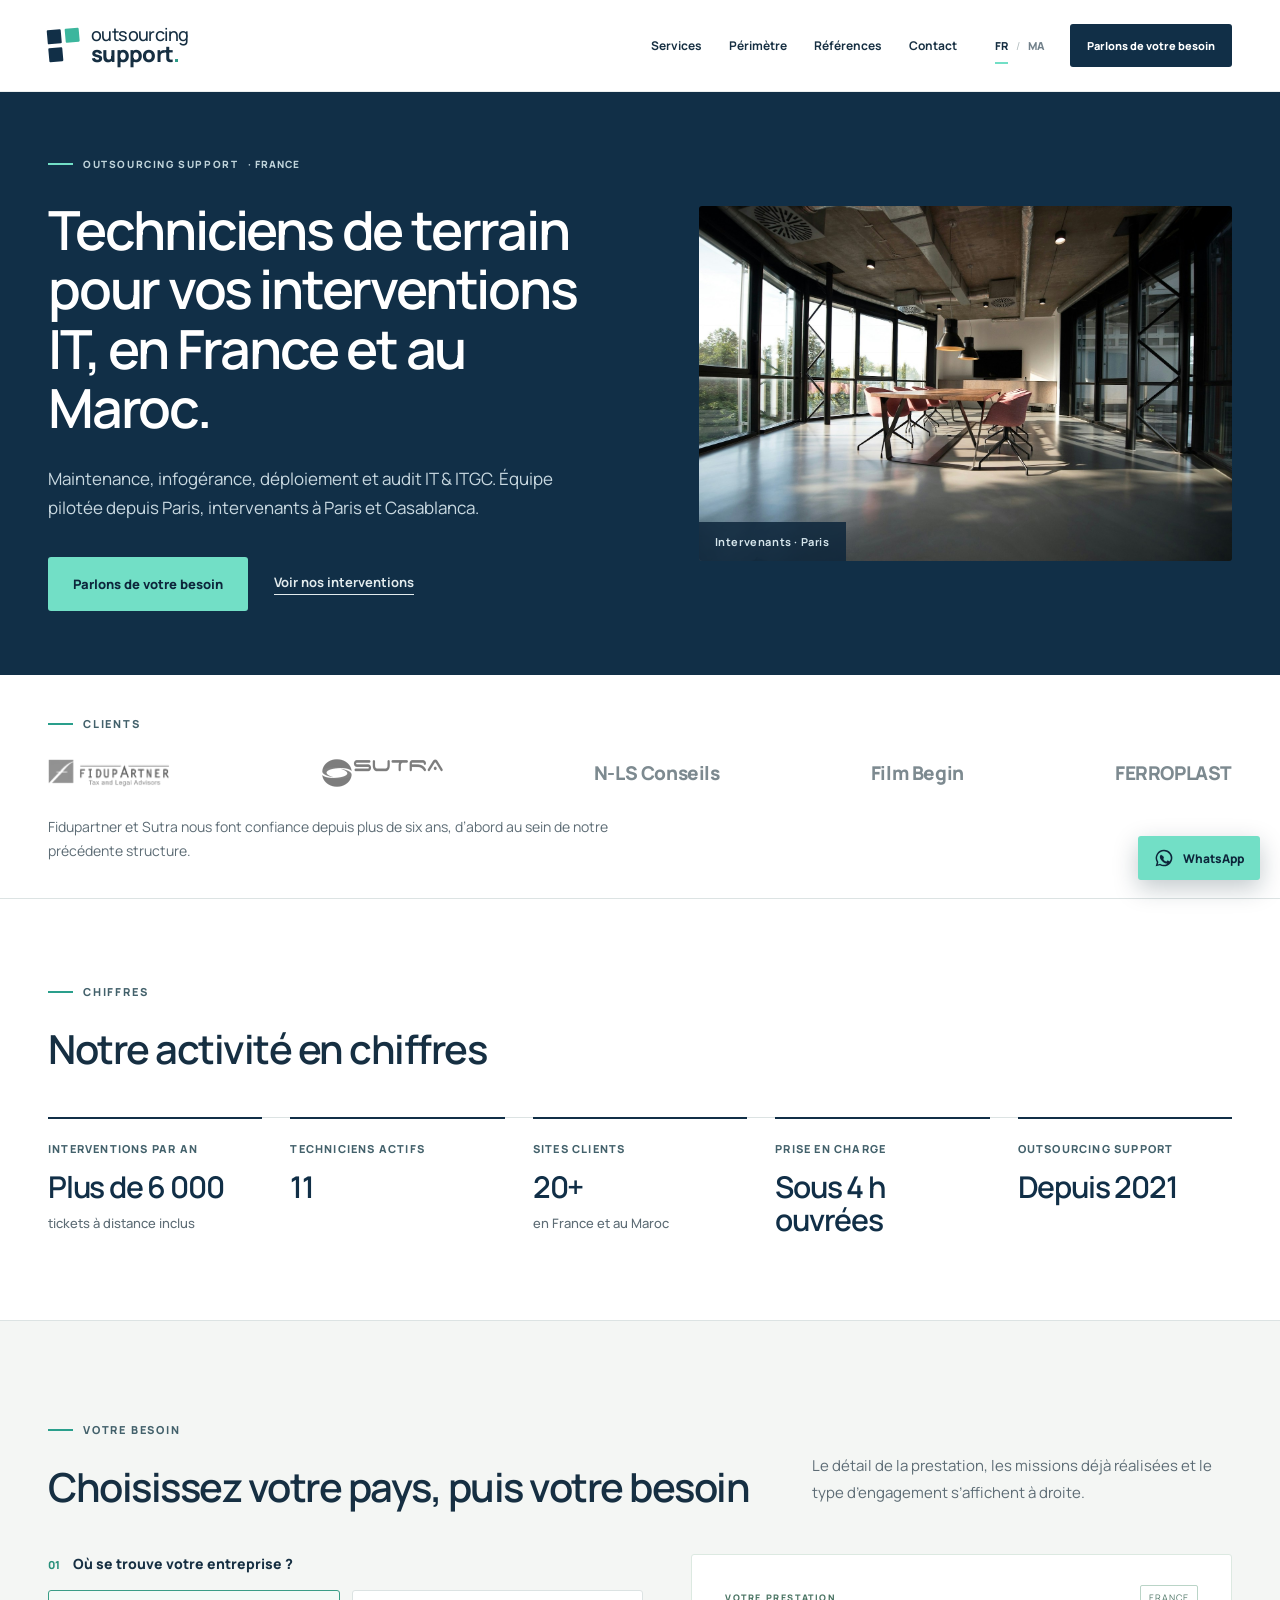
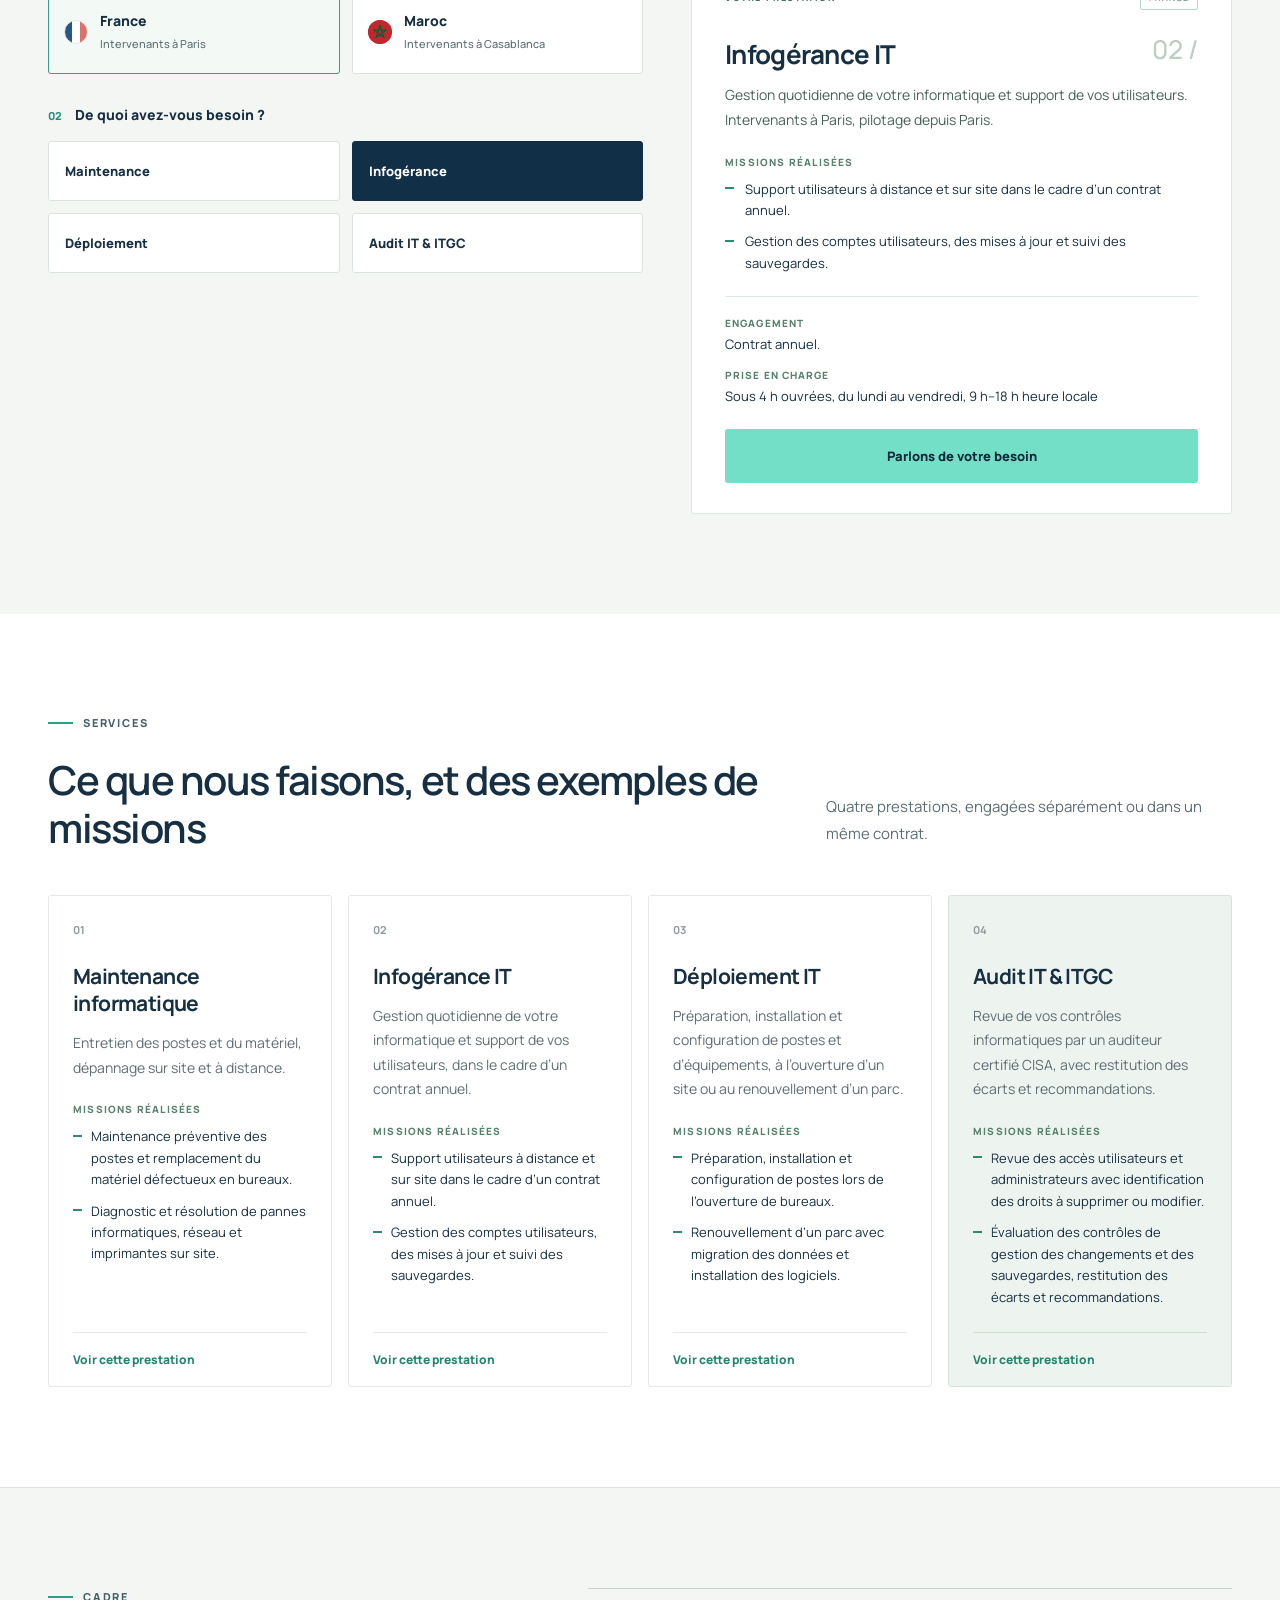
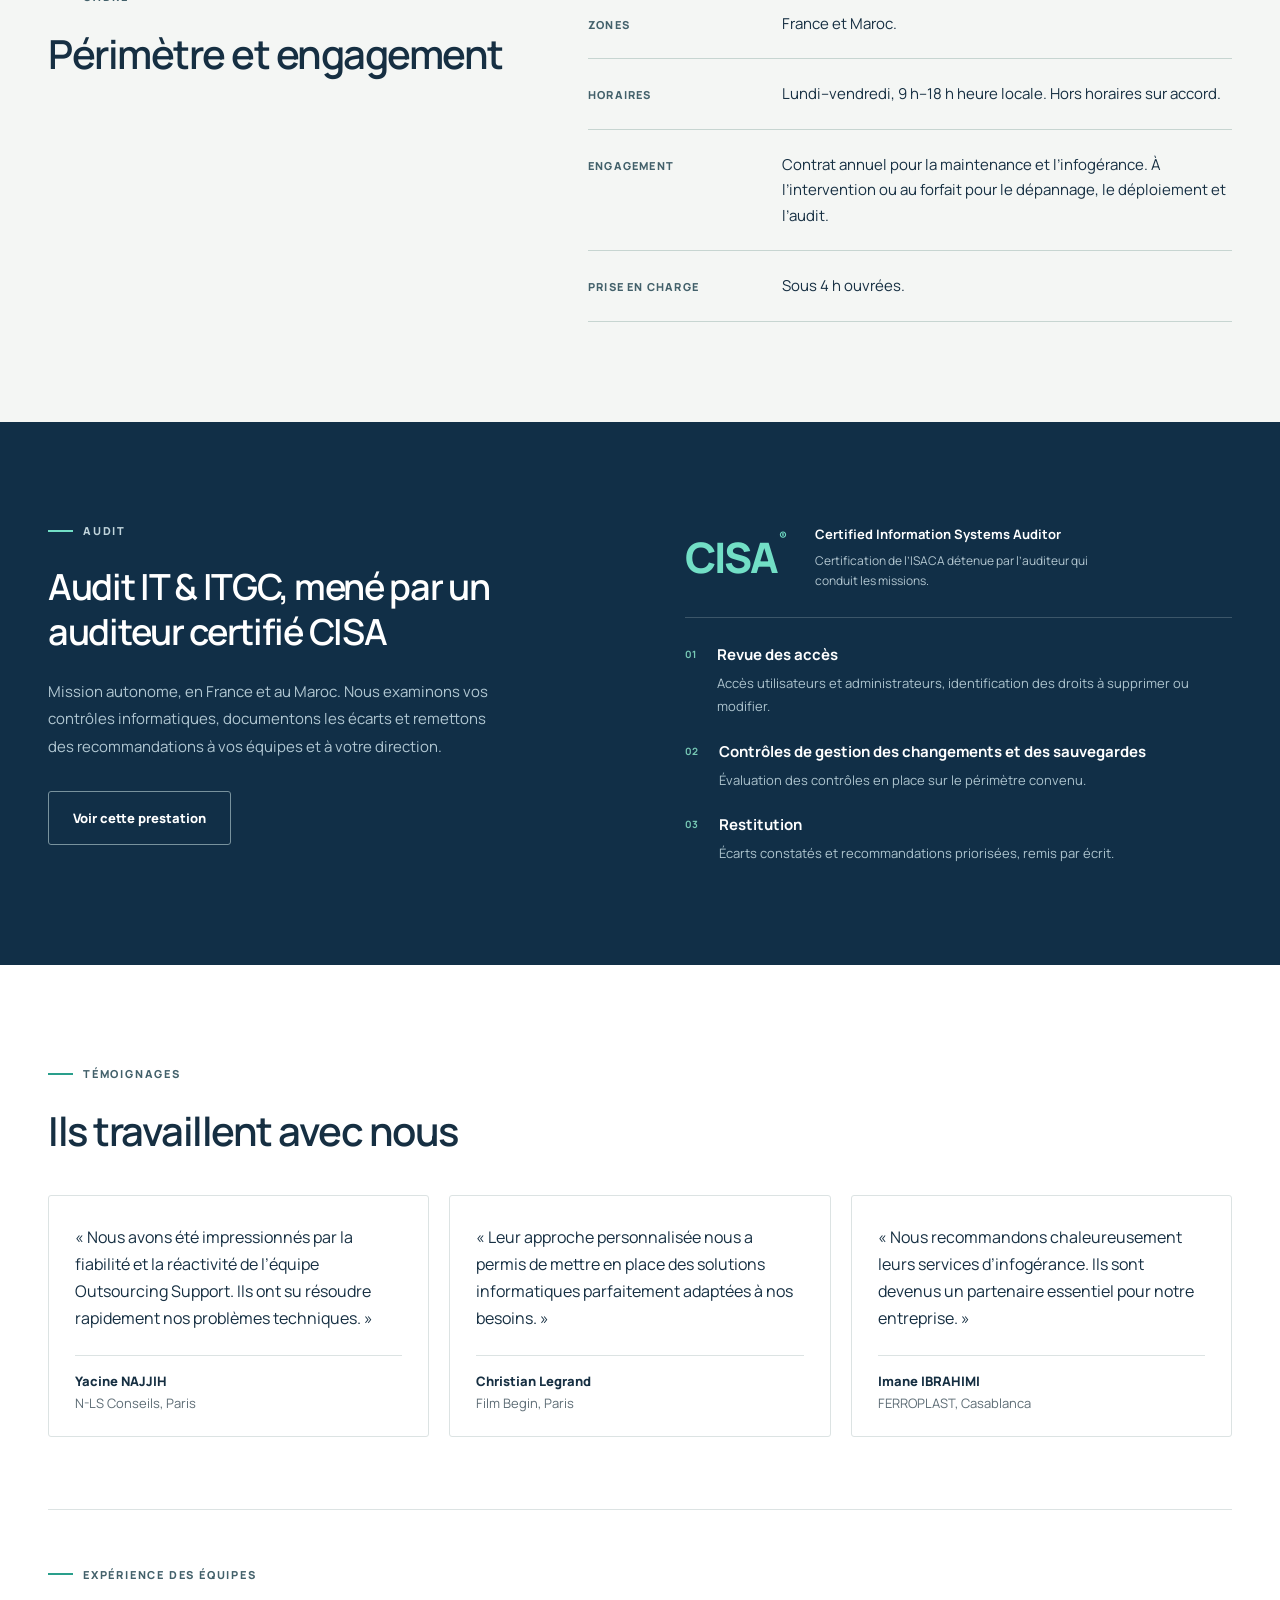
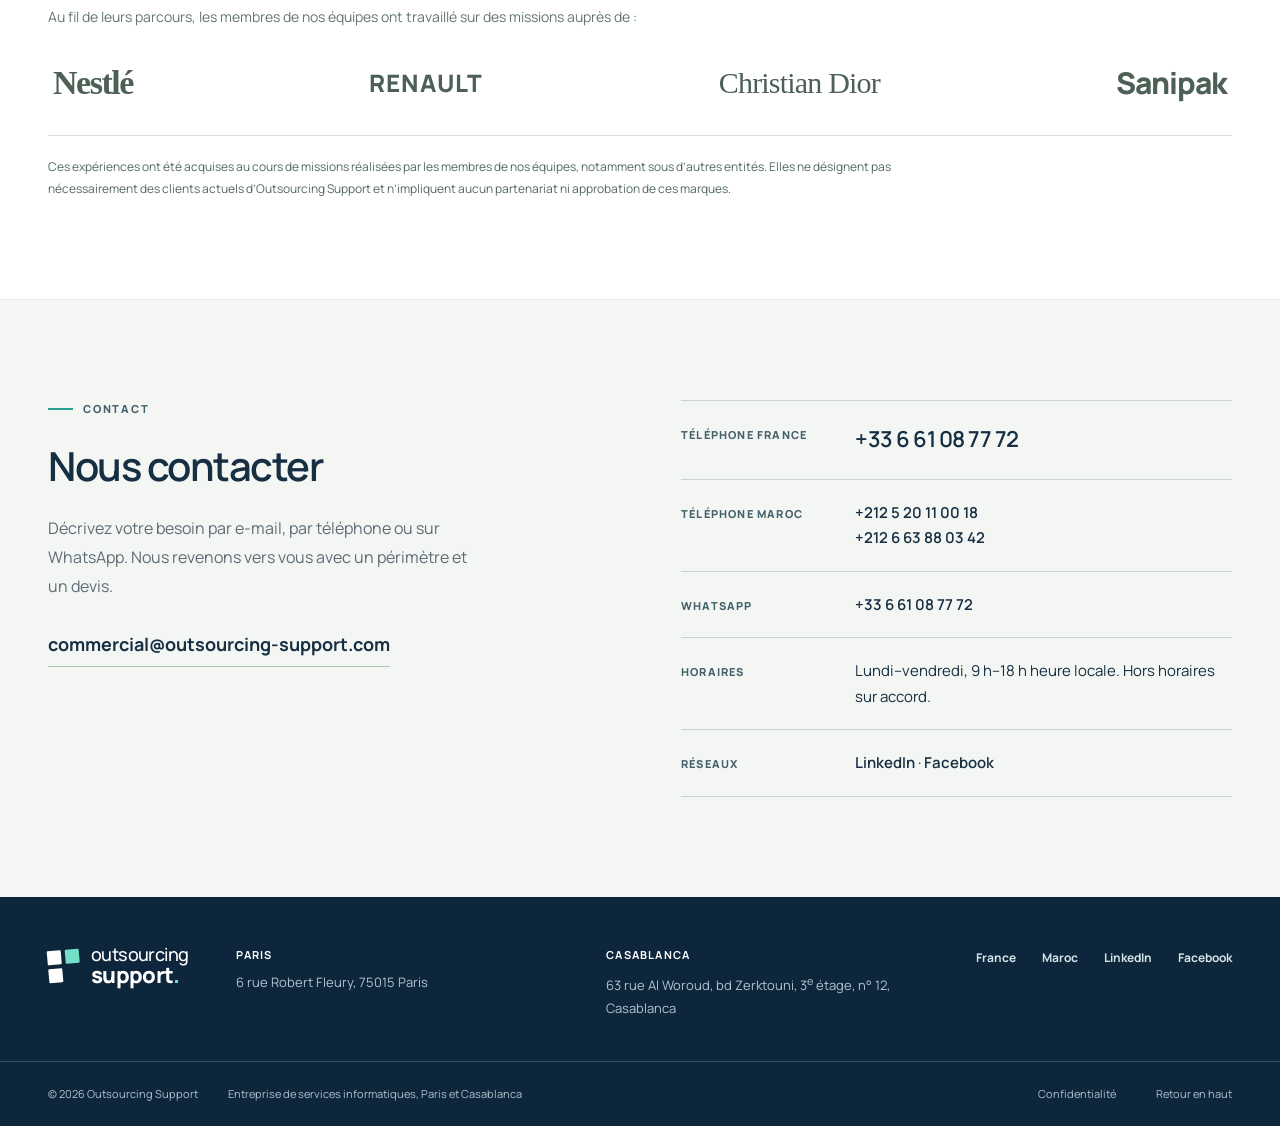
==== commit 4f114648: "Refonte : attribution du témoignage harmonisée en « N-LS Conseils, Paris » Co-Authored-By: Claude Fa" ====
--- a/france/index.html
+++ b/france/index.html
@@ -140,7 +140,7 @@
       <div class="eyebrow"><span class="little-line"></span> TÉMOIGNAGES</div>
       <h2 id="testimonials-title">Ils travaillent avec nous</h2>
       <div class="testimonial-grid">
-        <figure class="testimonial"><blockquote><p>Nous avons été impressionnés par la fiabilité et la réactivité de l’équipe Outsourcing Support. Ils ont su résoudre rapidement nos problèmes techniques.</p></blockquote><figcaption><strong>Yacine NAJJIH</strong><span>NLS conseils, Paris</span></figcaption></figure>
+        <figure class="testimonial"><blockquote><p>Nous avons été impressionnés par la fiabilité et la réactivité de l’équipe Outsourcing Support. Ils ont su résoudre rapidement nos problèmes techniques.</p></blockquote><figcaption><strong>Yacine NAJJIH</strong><span>N-LS Conseils, Paris</span></figcaption></figure>
         <figure class="testimonial"><blockquote><p>Leur approche personnalisée nous a permis de mettre en place des solutions informatiques parfaitement adaptées à nos besoins.</p></blockquote><figcaption><strong>Christian Legrand</strong><span>Film Begin, Paris</span></figcaption></figure>
         <figure class="testimonial"><blockquote><p>Nous recommandons chaleureusement leurs services d’infogérance. Ils sont devenus un partenaire essentiel pour notre entreprise.</p></blockquote><figcaption><strong>Imane IBRAHIMI</strong><span>FERROPLAST, Casablanca</span></figcaption></figure>
       </div>
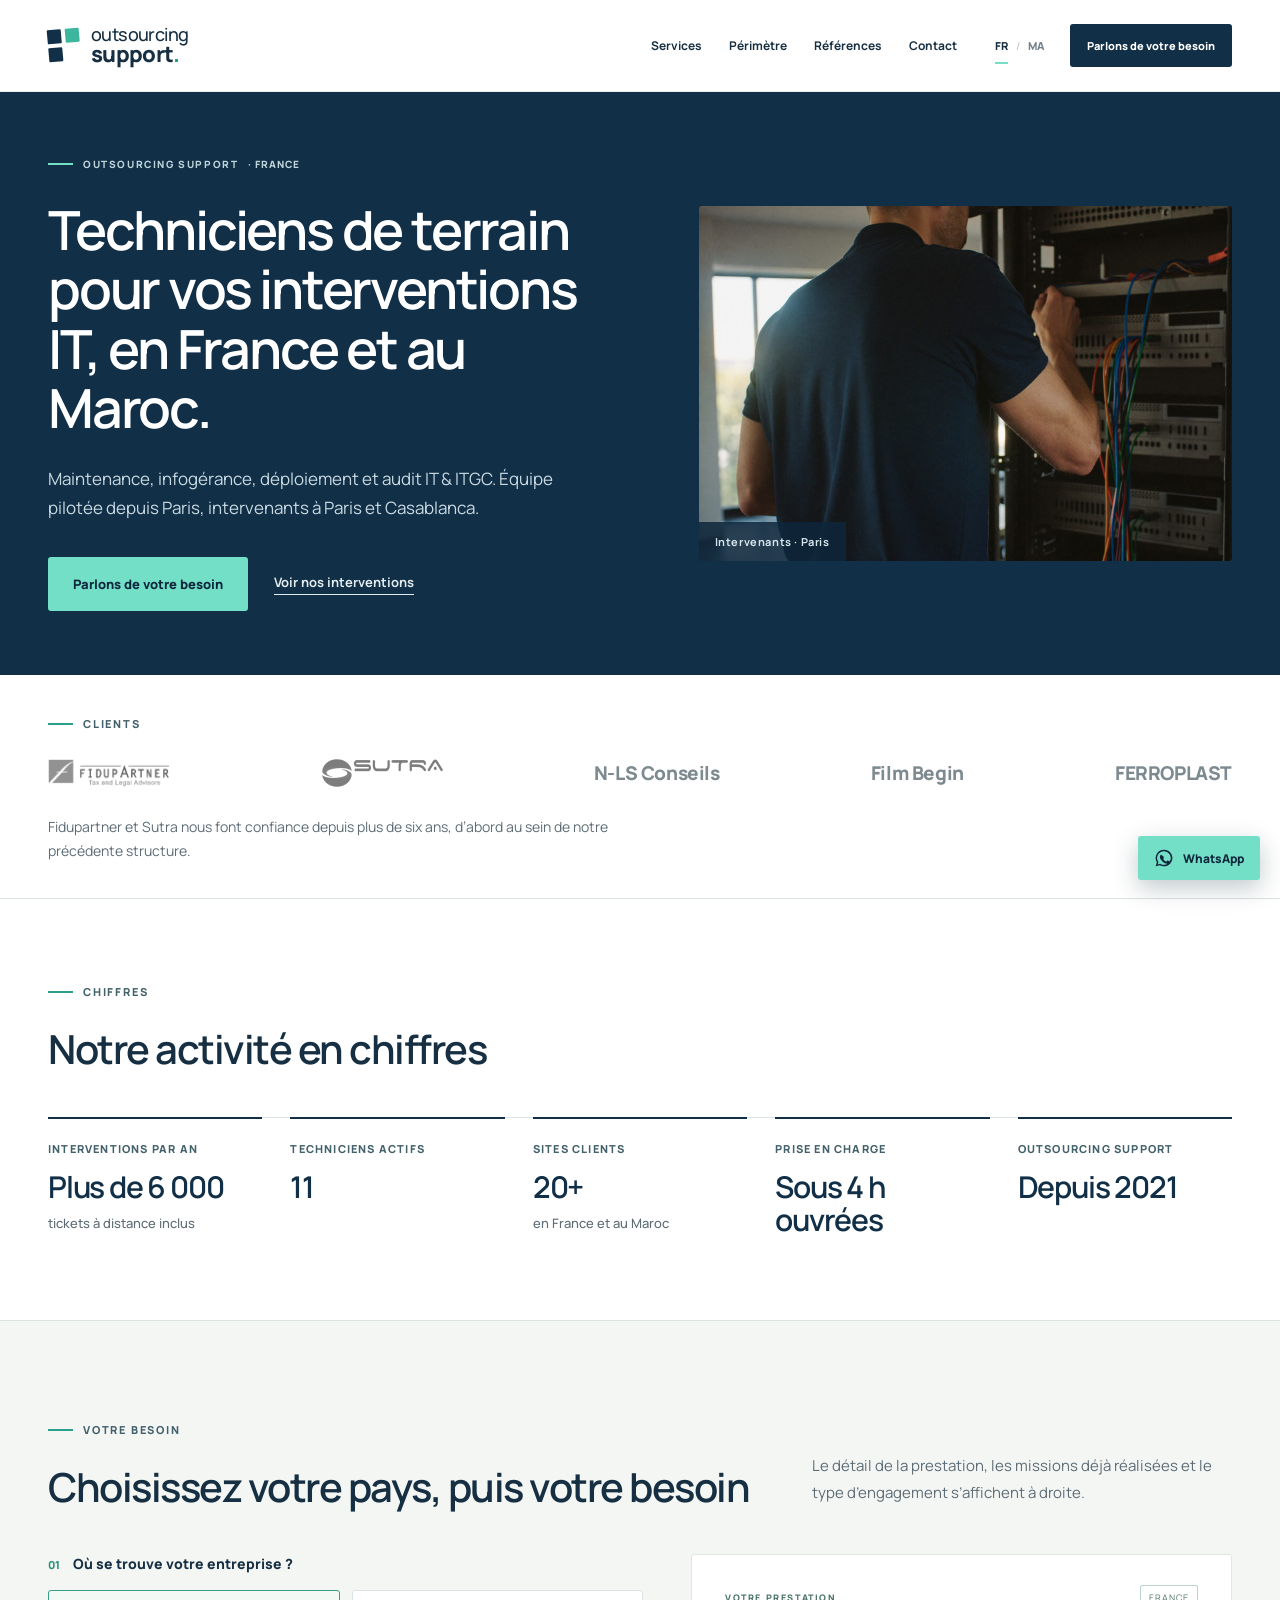
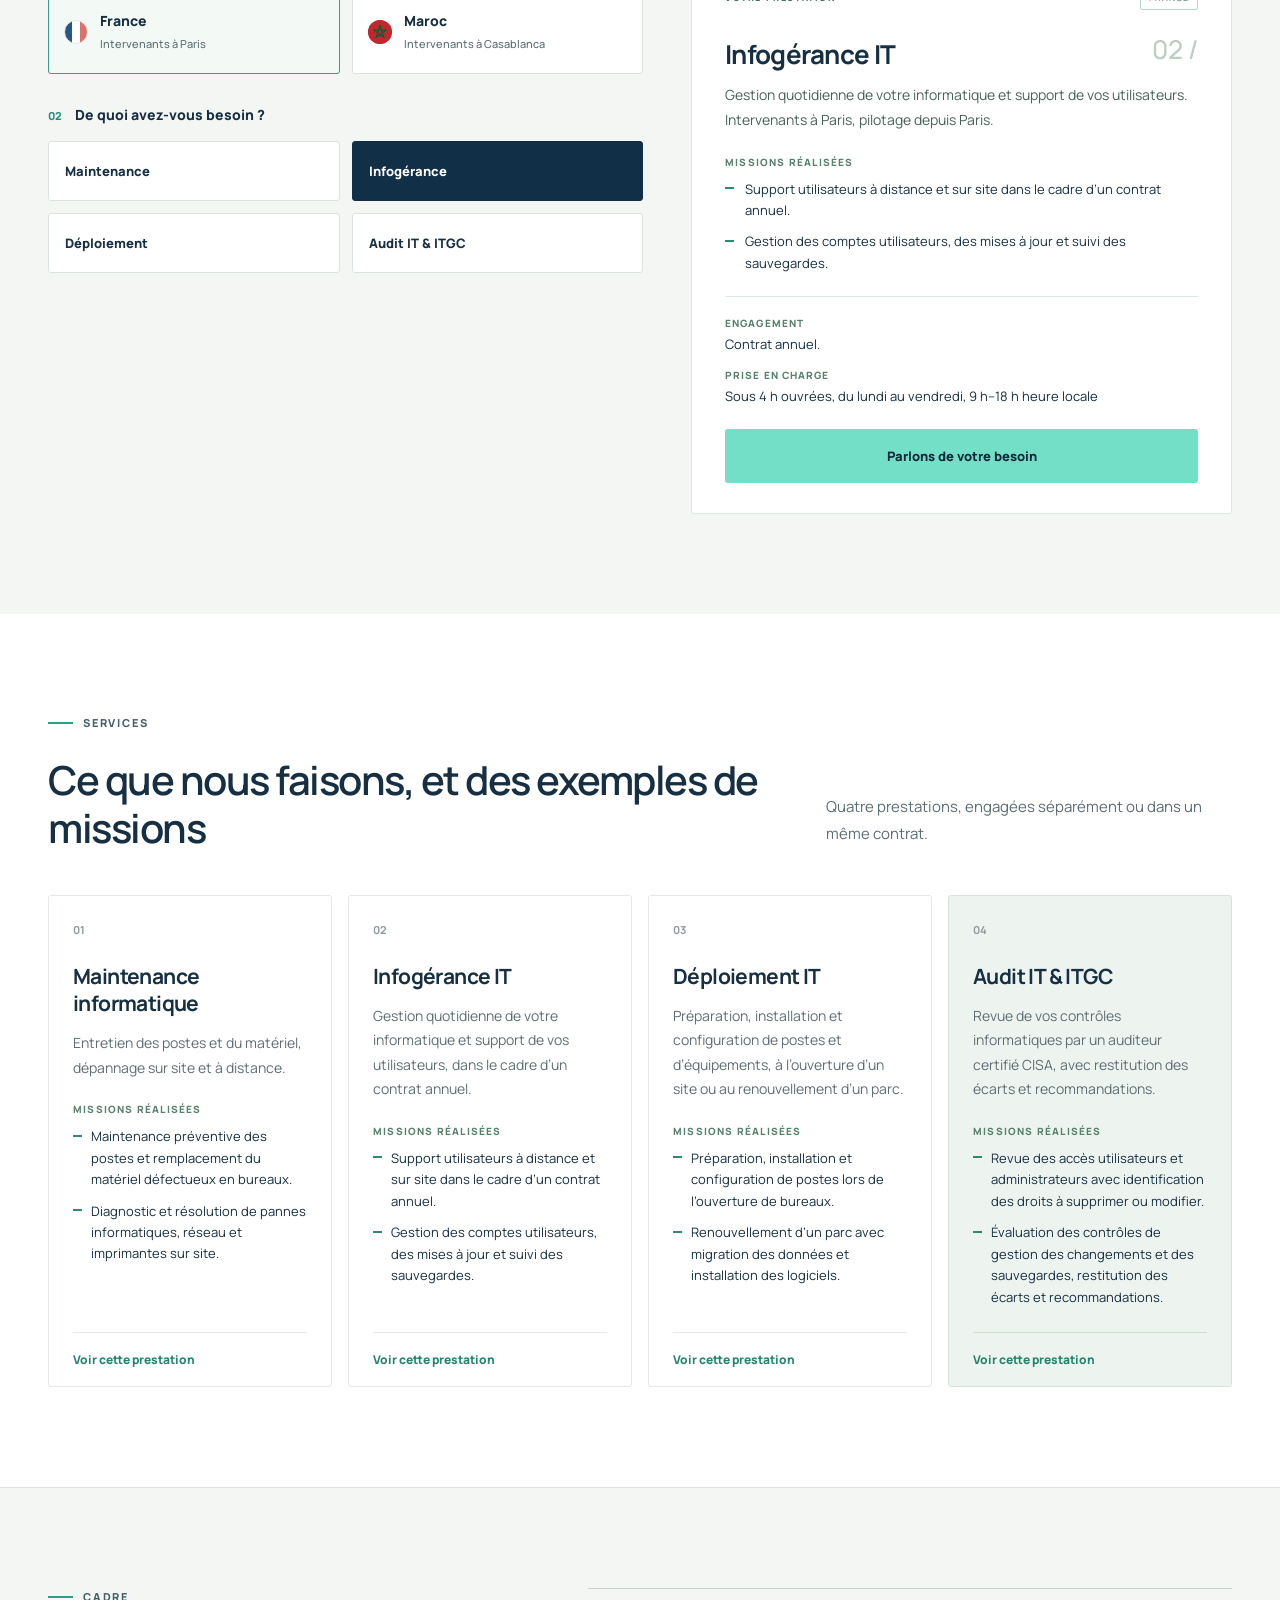
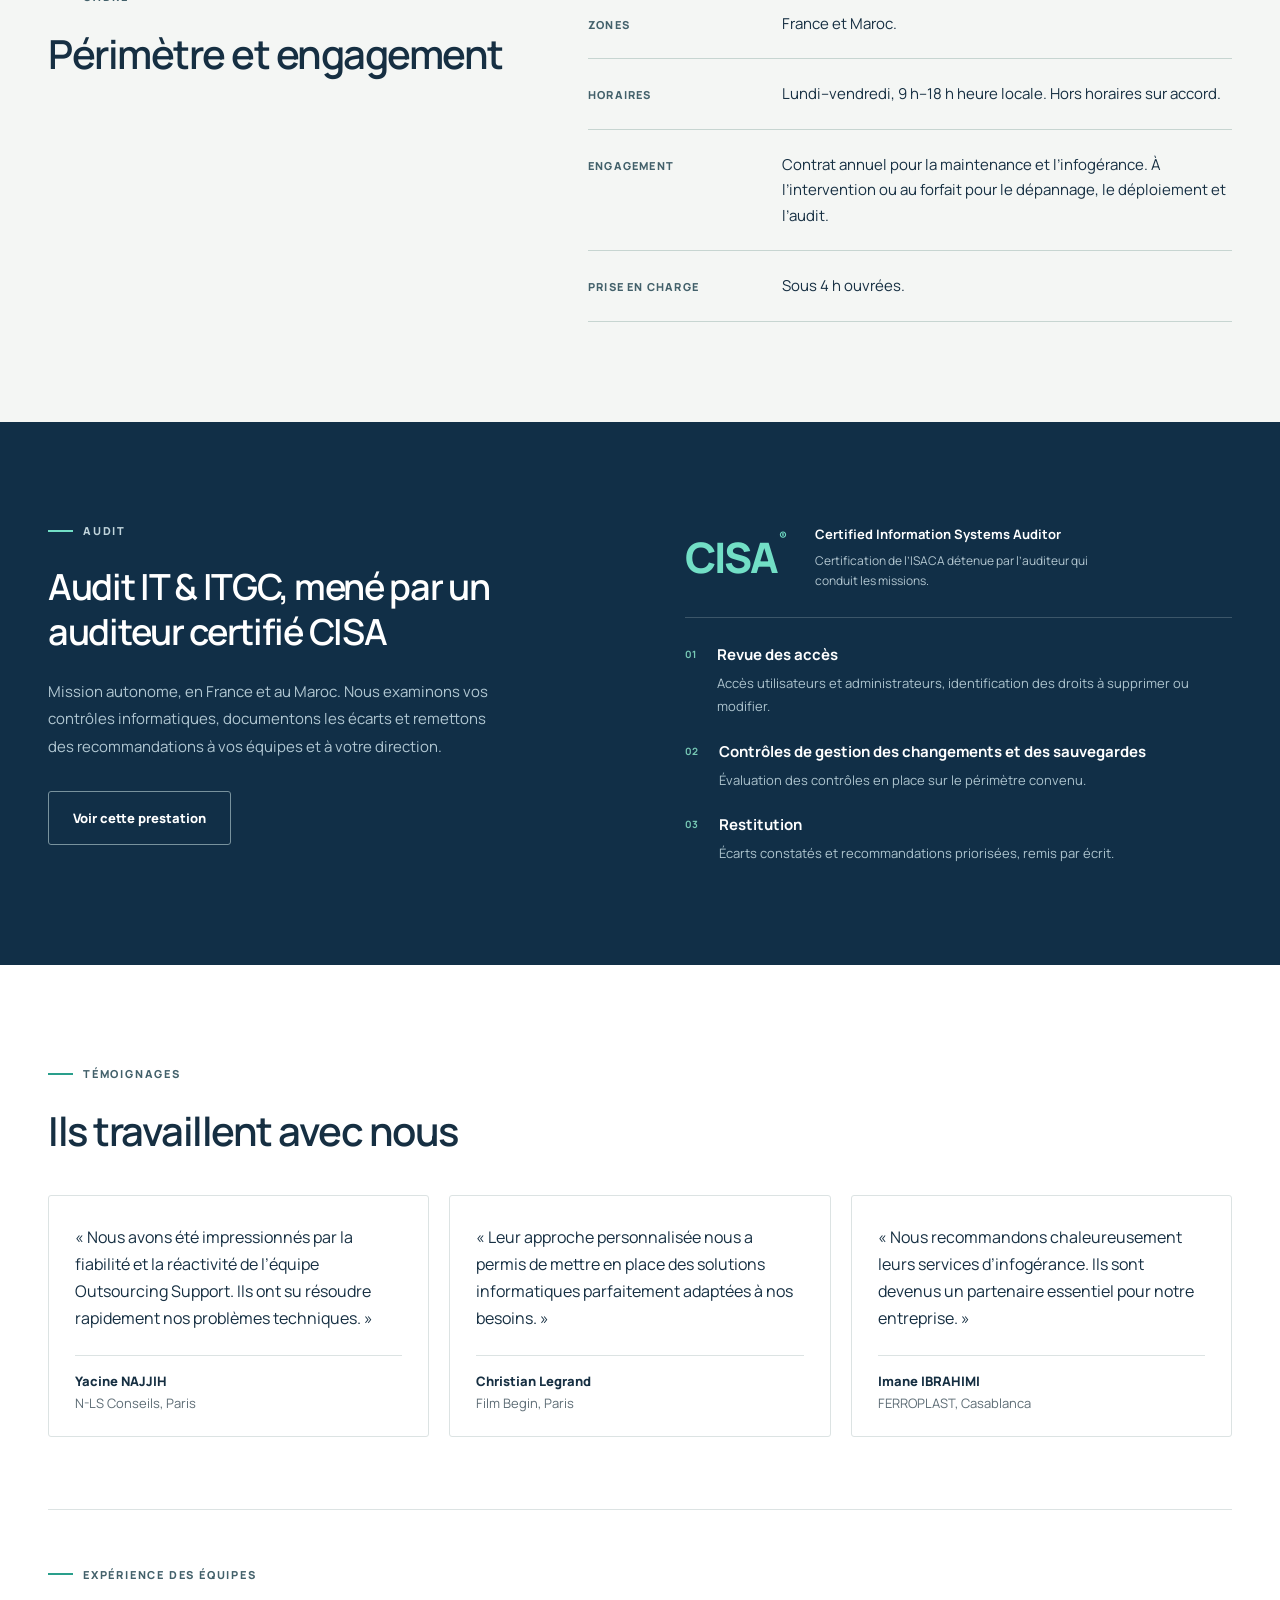
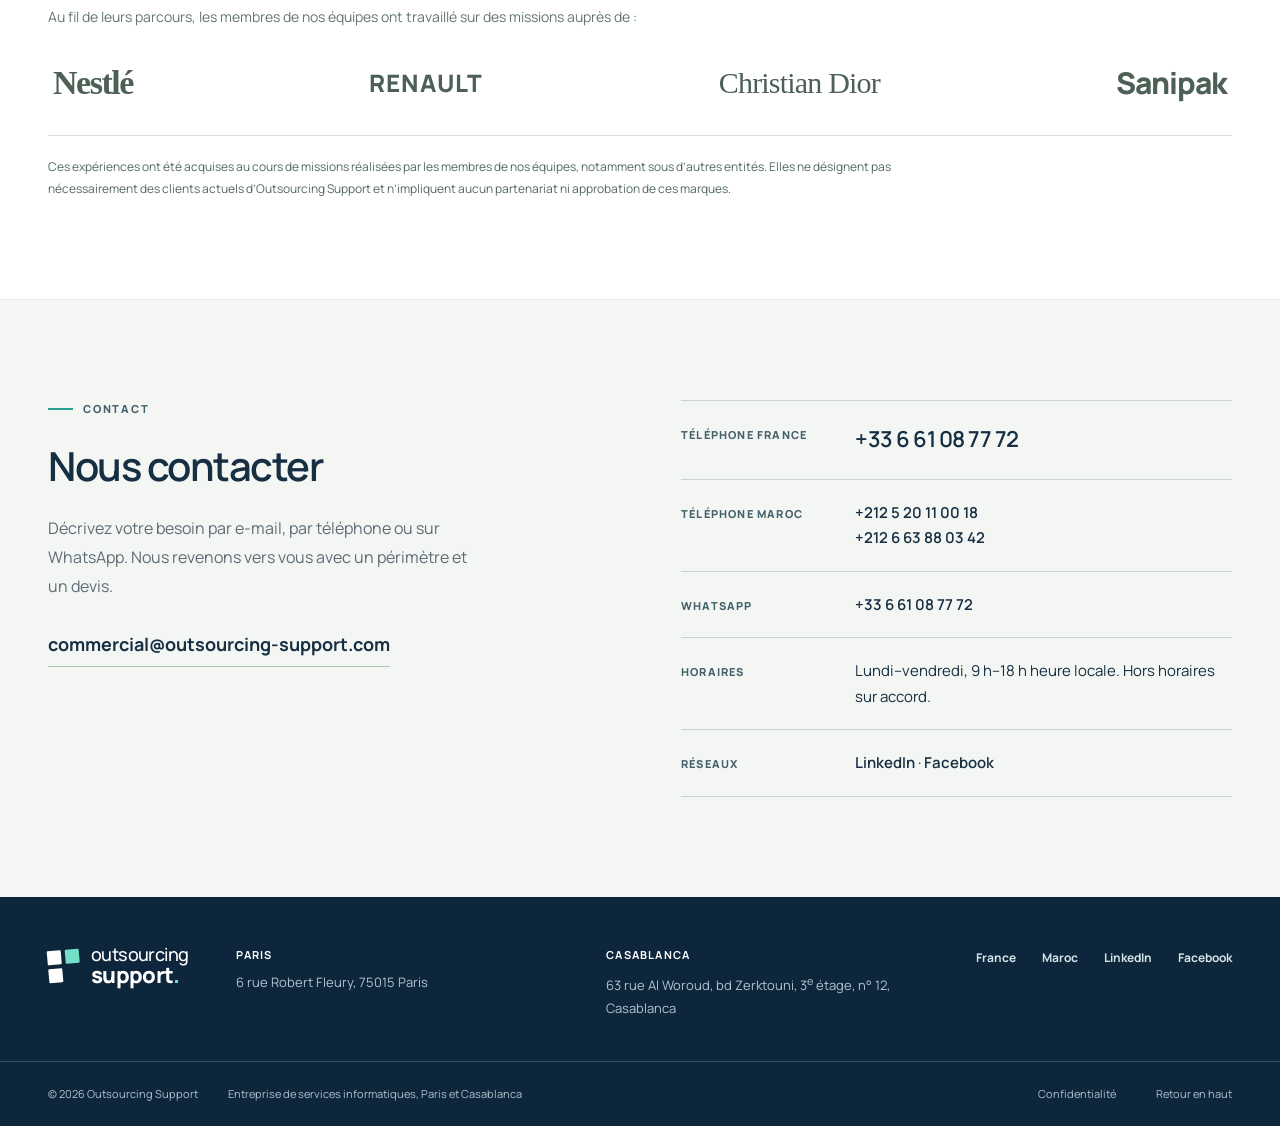
==== commit 71d672b9: "Refonte : photo d'intervention dans le hero, suppression de la photo de bureau Variante (a) validée " ====
--- a/france/index.html
+++ b/france/index.html
@@ -11,7 +11,7 @@
   <meta name="description" content="Maintenance, infogérance, déploiement et audit IT & ITGC. Équipe pilotée depuis Paris, intervenants à Paris. Plus de 6 000 interventions par an, 11 techniciens, prise en charge sous 4 h ouvrées.">
   <meta property="og:title" content="Outsourcing Support — Techniciens de terrain pour vos interventions IT">
   <meta property="og:description" content="Maintenance, infogérance, déploiement et audit IT & ITGC, en France et au Maroc. Équipe pilotée depuis Paris, intervenants à Paris et Casablanca.">
-  <meta property="og:image" content="https://outsourcing-support.com/assets/office.jpg">
+  <meta property="og:image" content="https://outsourcing-support.com/assets/intervention.jpg">
   <link rel="icon" type="image/svg+xml" href="/assets/favicon.svg">
   <link rel="stylesheet" href="/assets/style.css">
   <script src="/assets/app.js" defer></script>
@@ -62,7 +62,7 @@
         <div class="hero-buttons"><a class="button button-mint" href="#contact">Parlons de votre besoin</a><a class="text-link light-link" href="#services">Voir nos interventions</a></div>
       </div>
       <div class="hero-visual">
-        <img src="/assets/office.jpg" alt="Espace de travail d’un client, photo provisoire" width="1600" height="1067" fetchpriority="high">
+        <img src="/assets/intervention.jpg" srcset="/assets/intervention.jpg 1600w, /assets/intervention@2x.jpg 2400w" sizes="(max-width: 900px) 100vw, 50vw" alt="Technicien Outsourcing Support, de dos, branchant un câble réseau dans une baie de brassage" width="1600" height="1067" fetchpriority="high">
         <div class="hero-caption"><span data-text="visualOffice">Intervenants · Paris</span></div>
       </div>
     </div>
